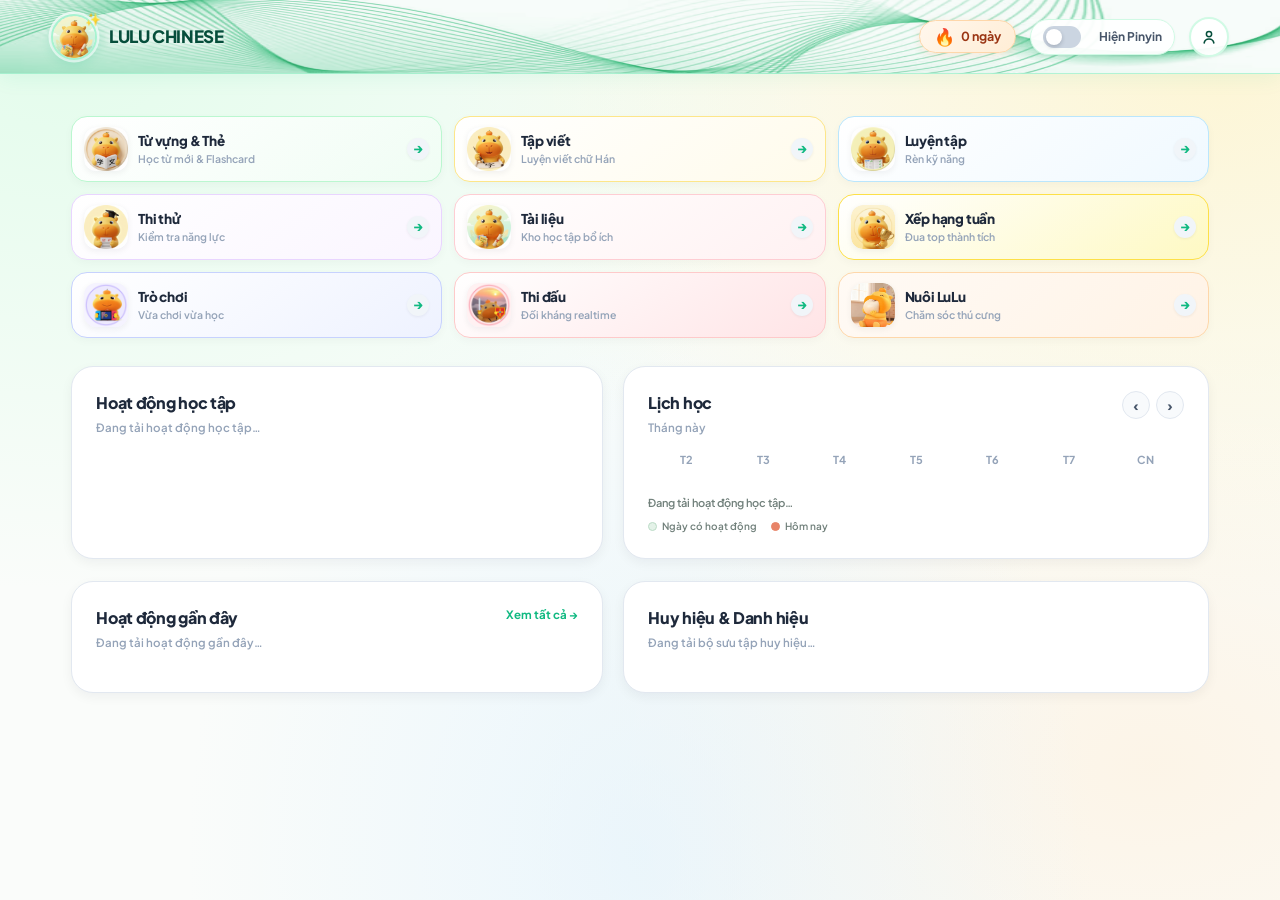
==== learnchinese_mobile/assets/www/index.html @ ba7fd3b2 "feat: tich hop ung dung Flutter mobile, speech bridge va tu dong luu tu vung da thuoc" ====
<!doctype html>
<html lang="vi">
<head>
  <meta charset="UTF-8" />
  <meta name="viewport" content="width=device-width, initial-scale=1.0, viewport-fit=cover" />
  <title>LuLu Chinese - Vui Học Tiếng Trung Mỗi Ngày</title>
  <link rel="preconnect" href="https://fonts.googleapis.com">
  <link rel="preconnect" href="https://fonts.gstatic.com" crossorigin>
  <link href="https://fonts.googleapis.com/css2?family=Plus+Jakarta+Sans:wght@400;500;600;700;800&family=Nunito:wght@500;600;700;800&family=Noto+Sans+SC:wght@400;500;600;700&display=swap" rel="stylesheet">
  <link rel="stylesheet" href="styles.css" />
  <script src="js/speech_bridge.js"></script>
  <style>
    :root {
      --font-main: 'Plus Jakarta Sans', 'Nunito', 'Noto Sans SC', system-ui, -apple-system, sans-serif;
    }
    body {
      background: #FAFCFA !important;
      background-image: 
        radial-gradient(at 5% 5%, rgba(220, 252, 231, 0.75) 0px, transparent 45%),
        radial-gradient(at 95% 8%, rgba(254, 243, 199, 0.7) 0px, transparent 45%),
        radial-gradient(at 50% 95%, rgba(224, 242, 254, 0.6) 0px, transparent 50%),
        radial-gradient(at 90% 85%, rgba(255, 237, 213, 0.5) 0px, transparent 40%) !important;
      background-attachment: fixed !important;
      font-family: var(--font-main) !important;
    }
    .main-content { background: transparent !important; }
  </style>
</head>
<body>
  <div class="app-shell">
    <main class="main-content" id="dashboard">
      <header class="topbar">
        <a class="topbar-brand" href="#dashboard" aria-label="LULU CHINESE trang chủ">
          <div class="brand-avatar-box">
            <video class="topbar-brand-video" src="video/lulu_study.mp4" autoplay loop muted playsinline preload="auto" poster="picture/main_picture.png"></video>
            <span class="brand-sparkle">✨</span>
          </div>
          <div class="brand-titles">
            <strong>LULU CHINESE</strong>
          </div>
        </a>
        <div class="top-actions">
          <div class="topbar-streak" id="topbarStreak" title="Đang tính chuỗi học tập...">
            <span class="flame">🔥</span>
            <strong id="topbarStreakText">0 ngày</strong>
          </div>
          <label class="pinyin-toggle" title="Hiển thị pinyin phía trên chữ Hán">
            <input id="pinyinToggle" type="checkbox">
            <span class="pinyin-toggle-slider"></span>
            <span class="pinyin-toggle-text">Hiện Pinyin</span>
          </label>
          <button class="login-trigger login-avatar" id="loginTrigger" aria-label="Hồ sơ học viên" title="Hồ sơ học viên">
            <svg class="login-avatar-icon" viewBox="0 0 24 24" aria-hidden="true"><circle cx="12" cy="8" r="3.5"></circle><path d="M5.5 20c.7-3.5 2.9-5.3 6.5-5.3s5.8 1.8 6.5 5.3"></path></svg>
          </button>
          <div class="account-menu" id="accountMenu" hidden>
            <strong id="accountEmail">Tài khoản</strong>
            <a class="profile-link" id="profileLink" href="#profile">Xem hồ sơ</a>
            <a class="profile-link" id="supportAdminMenuLink" href="#support-admin" hidden>🛡️ Quản lý Hỗ trợ (Admin)</a>
            <button type="button" id="logoutButton">Đăng xuất</button>
          </div>
        </div>
      </header>

      <div class="content-wrap">
        <section class="quick-access" aria-label="Khám phá bài học">
          <div class="quick-grid">
            <a class="quick-card card-vocab" href="#vocabulary">
              <div class="card-thumb"><img src="picture/vocabulary.png" alt="Linh vật học từ vựng"></div>
              <span><strong>Từ vựng & Thẻ</strong><small>Học từ mới & Flashcard</small></span>
              <b class="card-arrow">→</b>
            </a>
            <a class="quick-card card-writing" href="#writing">
              <div class="card-thumb"><img src="picture/HSK.png" alt="Linh vật tập viết"></div>
              <span><strong>Tập viết</strong><small>Luyện viết chữ Hán</small></span>
              <b class="card-arrow">→</b>
            </a>
            <a class="quick-card card-practice" href="#practice">
              <div class="card-thumb"><img src="picture/practice.png" alt="Linh vật luyện tập"></div>
              <span><strong>Luyện tập</strong><small>Rèn kỹ năng</small></span>
              <b class="card-arrow">→</b>
            </a>
            <a class="quick-card card-mock" href="#mock-exam">
              <div class="card-thumb"><img src="picture/mock-exam.png" alt="Linh vật thi thử"></div>
              <span><strong>Thi thử</strong><small>Kiểm tra năng lực</small></span>
              <b class="card-arrow">→</b>
            </a>
            <a class="quick-card card-materials" href="#materials">
              <div class="card-thumb"><img src="picture/main_picture.png" alt="Linh vật học cùng tài liệu"></div>
              <span><strong>Tài liệu</strong><small>Kho học tập bổ ích</small></span>
              <b class="card-arrow">→</b>
            </a>
            <a class="quick-card card-leaderboard leaderboard-card" href="#leaderboard">
              <div class="card-thumb"><img src="picture/leaderboard.png" alt="Linh vật LuLu cầm cúp vô địch"></div>
              <span><strong>Xếp hạng tuần</strong><small>Đua top thành tích</small></span>
              <b class="card-arrow">→</b>
            </a>
            <a class="quick-card card-game game-card" href="#game">
              <div class="card-thumb"><img src="picture/game.png" alt="Linh vật LuLu trò chơi"></div>
              <span><strong>Trò chơi</strong><small>Vừa chơi vừa học</small></span>
              <b class="card-arrow">→</b>
            </a>
            <a class="quick-card card-battle battle-card" href="#battle">
              <div class="card-thumb"><img src="picture/battle.png" alt="Linh vật LuLu thi đấu đối kháng"></div>
              <span><strong>Thi đấu</strong><small>Đối kháng realtime</small></span>
              <b class="card-arrow">→</b>
            </a>
            <a class="quick-card card-lulu lulu-card" href="#lulu">
              <div class="card-thumb"><img src="picture/eat.jpg" alt="Linh vật LuLu đang ăn"></div>
              <span><strong>Nuôi LuLu</strong><small>Chăm sóc thú cưng</small></span>
              <b class="card-arrow">→</b>
            </a>
          </div>
        </section>

        <section class="srs-widget-section" id="dashboardSrsWidget" aria-label="Ôn tập ngắt quãng SRS và Sổ tay từ hay sai"></section>

        <section class="dashboard-grid">
          <article class="panel chart-panel" id="progress">
            <div class="panel-heading"><div><h2>Hoạt động học tập</h2><p>Đang tải hoạt động học tập…</p></div></div>
          </article>
          <article class="panel calendar-panel" id="calendar">
            <div class="panel-heading"><div><h2>Lịch học</h2><p id="calendarMonthLabel">Tháng này</p></div><div class="calendar-arrows"><button type="button" data-calendar-prev aria-label="Tháng trước">‹</button><button type="button" data-calendar-next aria-label="Tháng sau">›</button></div></div>
            <div class="calendar"><div class="calendar-week"><span>T2</span><span>T3</span><span>T4</span><span>T5</span><span>T6</span><span>T7</span><span>CN</span></div><div class="calendar-days" id="calendarDays"></div></div>
            <p class="calendar-summary" id="calendarSummary" aria-live="polite">Đang tải hoạt động học tập…</p>
            <div class="calendar-legend"><span><i></i>Ngày có hoạt động</span><span><i class="today-swatch"></i>Hôm nay</span></div>
          </article>
        </section>

        <section class="bottom-grid">
          <article class="panel activity-panel" id="recentActivityPanel">
            <div class="panel-heading"><div><h2>Hoạt động gần đây</h2><p>Đang tải hoạt động gần đây…</p></div><a class="text-link" href="#activity">Xem tất cả →</a></div>
          </article>
          <article class="panel badges-panel" id="dashboardBadgesPanel">
            <div class="panel-heading"><div><h2>Huy hiệu & Danh hiệu</h2><p>Đang tải bộ sưu tập huy hiệu…</p></div></div>
          </article>
        </section>
      </div>
      <div class="page-view" id="pageView" hidden></div>
    </main>
  </div>
  <div class="sidebar-backdrop" id="sidebarBackdrop" aria-hidden="true"></div>
  <div class="login-modal" id="loginModal" role="dialog" aria-modal="true" aria-labelledby="loginTitle">
    <div class="login-card">
      <button class="login-close" type="button" data-close-login aria-label="Đóng đăng nhập">×</button>
      <img class="login-mascot" src="picture/main_picture.png" alt="Linh vật học tiếng Trung">
      <h2 id="loginTitle">Chào mừng trở lại</h2>
      <p id="loginSubtitle">Đăng nhập để tiếp tục hành trình học tiếng Trung.</p>
      <form id="loginForm">
        <label for="loginEmail">Email</label>
        <input id="loginEmail" type="email" placeholder="ban@example.com" autocomplete="email" required>
        <div class="pwd-label-row">
          <label for="loginPassword">Mật khẩu</label>
          <button type="button" class="forgot-pwd-link" id="openForgotPwdBtn">Quên mật khẩu?</button>
        </div>
        <input id="loginPassword" type="password" placeholder="Tối thiểu 6 ký tự" autocomplete="current-password" minlength="6" required>
        <label class="remember-account"><input id="rememberAccount" type="checkbox"> <span>Ghi nhớ tài khoản</span></label>
        <div class="confirm-password-field" hidden>
          <label for="confirmPassword">Xác nhận mật khẩu</label>
          <input id="confirmPassword" type="password" placeholder="Nhập lại mật khẩu" autocomplete="new-password" minlength="6">
        </div>
        <p class="login-error" id="loginError" role="alert"></p>
        <button class="primary-button login-submit" type="submit">Đăng nhập</button>
        <div class="oauth-divider" id="oauthDivider">
          <span>hoặc</span>
        </div>
        <button type="button" class="google-login-btn" id="googleLoginBtn">
          <svg class="google-icon" viewBox="0 0 24 24">
            <path fill="#4285F4" d="M22.56 12.25c0-.78-.07-1.53-.2-2.25H12v4.26h5.92c-.26 1.37-1.04 2.53-2.21 3.31v2.77h3.57c2.08-1.92 3.28-4.74 3.28-8.09z"/>
            <path fill="#34A853" d="M12 23c2.97 0 5.46-.98 7.28-2.66l-3.57-2.77c-.98.66-2.23 1.06-3.71 1.06-2.86 0-5.29-1.93-6.16-4.53H2.18v2.84C3.99 20.53 7.7 23 12 23z"/>
            <path fill="#FBBC05" d="M5.84 14.09c-.22-.66-.35-1.36-.35-2.09s.13-1.43.35-2.09V7.06H2.18C1.43 8.55 1 10.22 1 12s.43 3.45 1.18 4.94l2.85-2.22.81-.63z"/>
            <path fill="#EA4335" d="M12 5.38c1.62 0 3.06.56 4.21 1.64l3.15-3.15C17.45 2.09 14.97 1 12 1 7.7 1 3.99 3.47 2.18 7.06l3.66 2.84c.87-2.6 3.3-4.52 6.16-4.52z"/>
          </svg>
          <span>Đăng nhập bằng Google</span>
        </button>
      </form>
      <p class="auth-switch" id="authSwitchWrap"><span id="authSwitchText">Chưa có tài khoản?</span> <button type="button" id="authSwitch">Đăng ký ngay</button></p>

      <!-- Form nhập mã OTP xác thực email -->
      <form id="otpForm" hidden>
        <div class="otp-notice">
          <p>Mã xác thực gồm 6 chữ số đã được gửi đến email:</p>
          <strong id="otpEmailDisplay">ban@example.com</strong>
          <small>👉 Vui lòng nhập mã OTP 6 số để kích hoạt tài khoản!</small>
        </div>
        <label for="otpCodeInput">Nhập mã OTP (6 chữ số)</label>
        <div class="otp-input-wrap">
          <input id="otpCodeInput" type="text" inputmode="numeric" pattern="[0-9]*" maxlength="6" placeholder="000000" autocomplete="one-time-code">
        </div>
        <p class="login-error" id="otpError" role="alert"></p>
        <button class="primary-button login-submit" type="submit" id="otpSubmitBtn">Xác nhận mã OTP</button>
        <div class="otp-actions">
          <button type="button" class="otp-resend-btn" id="otpResendBtn" disabled>
            Gửi lại mã (<span id="otpCountdown">60</span>s)
          </button>
          <button type="button" class="otp-back-btn" id="otpBackBtn">
            ← Quay lại đăng nhập
          </button>
        </div>
      </form>

      <!-- Form Quên / Đặt lại mật khẩu -->
      <form id="forgotPasswordForm" hidden>
        <div class="otp-notice">
          <p>Đặt lại mật khẩu tài khoản</p>
          <small>Nhập email đăng ký của bạn để nhận mã OTP đặt lại mật khẩu mới.</small>
        </div>
        <div id="forgotStep1">
          <label for="forgotEmailInput">Email đã đăng ký</label>
          <input id="forgotEmailInput" type="email" placeholder="ban@example.com" autocomplete="email">
          <p class="login-error" id="forgotError1" role="alert"></p>
          <button class="primary-button login-submit" type="button" id="sendForgotCodeBtn">Gửi mã xác nhận</button>
        </div>
        <div id="forgotStep2" hidden>
          <label for="forgotOtpInput">Mã OTP (6 chữ số trong email)</label>
          <div class="otp-input-wrap">
            <input id="forgotOtpInput" type="text" inputmode="numeric" pattern="[0-9]*" maxlength="6" placeholder="000000">
          </div>
          <label for="forgotNewPassword">Mật khẩu mới (tối thiểu 6 ký tự)</label>
          <input id="forgotNewPassword" type="password" placeholder="Nhập mật khẩu mới" minlength="6" autocomplete="new-password">
          <p class="login-error" id="forgotError2" role="alert"></p>
          <button class="primary-button login-submit" type="submit" id="submitResetPwdBtn">Xác nhận đổi mật khẩu</button>
          <p style="font-size: 12px; color: #64748b; text-align: center; margin: 10px 0 0;">💡 Bạn cũng có thể bấm trực tiếp vào chữ <strong>"Reset password"</strong> trong email để đổi mật khẩu.</p>
        </div>
        <div class="otp-actions">
          <button type="button" class="otp-back-btn" id="forgotBackBtn">← Quay lại đăng nhập</button>
        </div>
      </form>
    </div>
  </div>
  <div class="toast" id="toast">Bài học đã sẵn sàng ✦</div>
  <script src="js/hanzi-writer.min.js"></script>
  <script type="module" src="js/main.js"></script>
</body>
</html>
---- learnchinese_mobile/assets/www/styles.css ----
/* ==========================================================================
   LULU CHINESE - MODERN, CUTE & PROFESSIONAL DESIGN SYSTEM
   ========================================================================== */

:root {
  /* Cute Pastel & Educational Brand Palette */
  --primary: #10b981;
  --primary-dark: #059669;
  --primary-deep: #047857;
  --primary-light: #d1fae5;
  --primary-surface: #ecfdf5;

  --accent-orange: #f97316;
  --accent-orange-dark: #ea580c;
  --accent-orange-light: #ffedd5;

  --accent-amber: #f59e0b;
  --accent-amber-light: #fef3c7;

  --accent-blue: #3b82f6;
  --accent-blue-light: #eff6ff;

  --accent-indigo: #6366f1;
  --accent-indigo-light: #eef2ff;

  --accent-purple: #8b5cf6;
  --accent-purple-light: #f3e8ff;

  --accent-rose: #f43f5e;
  --accent-rose-light: #ffe4e6;

  /* Neutrals */
  --ink: #1e293b;
  --ink-secondary: #475569;
  --muted: #94a3b8;
  --line: #e2e8f0;
  --line-soft: #f1f5f9;
  --card-bg: #ffffff;
  --canvas: #fafcf8;

  /* Typography */
  --font-main: 'Plus Jakarta Sans', 'Nunito', 'Noto Sans SC', system-ui, -apple-system, sans-serif;
  --font-hanzi: 'Noto Sans SC', sans-serif;

  /* Radii */
  --radius-xs: 8px;
  --radius-sm: 12px;
  --radius-md: 16px;
  --radius-lg: 22px;
  --radius-xl: 28px;
  --radius-full: 9999px;

  /* Soft Ambient Shadows */
  --shadow-xs: 0 1px 3px rgba(15, 23, 42, 0.04);
  --shadow-sm: 0 4px 12px rgba(15, 23, 42, 0.05);
  --shadow-md: 0 8px 24px -4px rgba(15, 23, 42, 0.07);
  --shadow-lg: 0 16px 36px -6px rgba(15, 23, 42, 0.09);
  --shadow-cute: 0 6px 20px rgba(16, 185, 129, 0.12);
}

/* Base Reset & Typography */
* {
  box-sizing: border-box;
  font-family: var(--font-main) !important;
}

html {
  scroll-behavior: smooth;
  overflow-x: hidden;
}

body {
  margin: 0;
  background: var(--canvas);
  color: var(--ink);
  font-family: var(--font-main);
  font-size: 14px;
  line-height: 1.5;
  -webkit-font-smoothing: antialiased;
  -moz-osx-font-smoothing: grayscale;
  overflow-x: hidden;
  max-width: 100vw;
}

button, a, input, select, textarea {
  font: inherit;
}

button {
  cursor: pointer;
  border: 0;
  background: transparent;
  transition: all 0.2s cubic-bezier(0.34, 1.56, 0.64, 1);
}

a {
  text-decoration: none;
  color: inherit;
  transition: all 0.2s ease;
}

/* ==========================================================================
   APP SHELL & LAYOUT
   ========================================================================== */

.app-shell {
  display: flex;
  min-height: 100vh;
  width: 100%;
}

.sidebar {
  display: none !important;
}

/* Sidebar Mascot Pill Header */
.sidebar-mascot-pill {
  display: flex;
  align-items: center;
  gap: 10px;
  background: linear-gradient(135deg, #fff7ed 0%, #ffedd5 100%);
  border: 1.5px solid #fed7aa;
  border-radius: var(--radius-md);
  padding: 10px 14px;
  margin-bottom: 22px;
  box-shadow: 0 3px 10px rgba(249, 115, 22, 0.08);
  transition: transform 0.2s ease;
}

.sidebar-mascot-pill:hover {
  transform: translateY(-2px);
}

.sidebar-mascot-pill .mascot-emoji {
  font-size: 24px;
  line-height: 1;
  filter: drop-shadow(0 2px 4px rgba(249, 115, 22, 0.2));
  animation: cuteWiggle 3s ease-in-out infinite;
}

@keyframes cuteWiggle {
  0%, 100% { transform: rotate(0deg); }
  25% { transform: rotate(-8deg); }
  75% { transform: rotate(8deg); }
}

.sidebar-mascot-pill .mascot-info strong {
  display: block;
  font-size: 13px;
  font-weight: 800;
  color: #9a3412;
  letter-spacing: -0.3px;
}

.sidebar-mascot-pill .mascot-info small {
  display: block;
  font-size: 10px;
  color: #c2410c;
  font-weight: 600;
}

/* Navigation */
.main-nav {
  display: flex;
  flex-direction: column;
  gap: 4px;
}

.nav-label {
  font-size: 10px;
  text-transform: uppercase;
  letter-spacing: 1.2px;
  color: #94a3b8;
  font-weight: 800;
  padding: 0 12px;
  margin: 14px 0 6px;
  display: flex;
  align-items: center;
  gap: 6px;
}

.nav-label.spaced {
  margin-top: 24px;
}

.nav-item {
  height: 44px;
  border-radius: var(--radius-sm);
  display: flex;
  align-items: center;
  padding: 0 12px;
  gap: 10px;
  color: #64748b;
  font-weight: 600;
  font-size: 13.5px;
  position: relative;
  transition: all 0.2s cubic-bezier(0.34, 1.56, 0.64, 1);
}

.nav-item:hover {
  background: #f8fafc;
  color: var(--ink);
  transform: translateX(3px);
}

.nav-item.active {
  background: linear-gradient(135deg, #ecfdf5 0%, #d1fae5 100%);
  color: var(--primary-deep);
  font-weight: 800;
  box-shadow: 0 3px 12px rgba(16, 185, 129, 0.12);
  border: 1.5px solid #a7f3d0;
}

.nav-icon {
  width: 28px;
  height: 28px;
  border-radius: 9px;
  display: grid;
  place-items: center;
  font-size: 15px;
  flex-shrink: 0;
  background: #f1f5f9;
  transition: all 0.2s ease;
}

.nav-item.active .nav-icon {
  background: #ffffff;
  box-shadow: 0 2px 6px rgba(16, 185, 129, 0.15);
}

.nav-count {
  margin-left: auto;
  background: var(--accent-orange);
  color: #ffffff;
  border-radius: var(--radius-full);
  font-size: 10.5px;
  font-weight: 800;
  padding: 2px 8px;
  box-shadow: 0 2px 6px rgba(249, 115, 22, 0.25);
}

/* Sidebar Bottom & Streak Card */
.sidebar-bottom {
  margin-top: auto;
  padding-top: 16px;
}

.streak-card {
  background: linear-gradient(145deg, #fff7ed 0%, #ffedd5 100%);
  border: 1.5px solid #fed7aa;
  border-radius: var(--radius-md);
  padding: 16px;
  margin-bottom: 14px;
  box-shadow: 0 6px 18px rgba(249, 115, 22, 0.08);
}

.streak-top {
  display: flex;
  gap: 7px;
  align-items: center;
  font-size: 12px;
  font-weight: 700;
  color: #9a3412;
}

.flame {
  font-size: 19px;
  line-height: 1;
  display: inline-block;
  animation: flamePulse 1.8s ease-in-out infinite;
}

@keyframes flamePulse {
  0%, 100% { transform: scale(1) rotate(0deg); }
  50% { transform: scale(1.15) rotate(-5deg); }
}

.streak-card strong {
  display: block;
  font-size: 25px;
  font-weight: 800;
  color: #7c2d12;
  margin: 6px 0 10px;
  letter-spacing: -0.5px;
}

.mini-week {
  display: flex;
  gap: 5px;
  margin-bottom: 10px;
}

.mini-week i {
  height: 6px;
  flex: 1;
  background: linear-gradient(90deg, #f97316 0%, #fb923c 100%);
  border-radius: 999px;
  box-shadow: 0 1px 3px rgba(249, 115, 22, 0.2);
}

.mini-week i.muted {
  background: #ffedd5;
  border: 1px solid #fed7aa;
  box-shadow: none;
}

.streak-card small {
  font-size: 10.5px;
  font-weight: 600;
  color: #c2410c;
  display: block;
}

/* Settings button in sidebar */
.settings {
  margin-bottom: 10px;
}

/* User profile mini at sidebar bottom */
.profile-mini {
  display: flex;
  align-items: center;
  gap: 10px;
  border-top: 1.5px solid var(--line-soft);
  padding: 14px 4px 0;
}

.profile-mini strong {
  display: block;
  font-size: 12.5px;
  font-weight: 700;
  color: var(--ink);
}

.profile-mini small {
  display: block;
  font-size: 10px;
  font-weight: 600;
  color: var(--muted);
  margin-top: 2px;
}

.dots {
  color: #94a3b8;
  margin-left: auto;
  letter-spacing: 1px;
  font-size: 14px;
}

.avatar {
  width: 36px;
  height: 36px;
  border-radius: 50%;
  display: grid;
  place-items: center;
  font-size: 11px;
  font-weight: 800;
  color: #ffffff;
  box-shadow: var(--shadow-xs);
  flex-shrink: 0;
}

.avatar-lime {
  background: linear-gradient(135deg, #10b981 0%, #059669 100%);
}

.avatar-coral {
  background: linear-gradient(135deg, #f43f5e 0%, #e11d48 100%);
}

/* ==========================================================================
   TOPBAR (FROSTED GLASS, CUTE & CRISP)
   ========================================================================== */

.main-content {
  flex: 1;
  min-width: 0;
  display: flex;
  flex-direction: column;
  padding-top: 74px;
}

.topbar {
  position: fixed;
  top: 0;
  left: 0;
  right: 0;
  width: 100%;
  z-index: 100;
  height: 74px;
  background-color: #f4fbf7;
  background-image: url("picture/topbar_bg.png");
  background-size: 103% 118%;
  background-position: center;
  background-repeat: no-repeat;
  border-bottom: 1.5px solid rgba(167, 243, 208, 0.85);
  display: flex;
  align-items: center;
  justify-content: space-between;
  padding: 0 4%;
  box-shadow: 0 4px 20px rgba(16, 185, 129, 0.08);
}

.menu-button {
  display: none;
  background: none;
  font-size: 22px;
  color: var(--ink);
  padding: 6px;
  border-radius: 8px;
}

.topbar-brand {
  display: flex;
  align-items: center;
  gap: 12px;
  color: var(--primary-deep);
  transition: transform 0.2s cubic-bezier(0.34, 1.56, 0.64, 1);
}

.topbar-brand:hover {
  transform: scale(1.02);
}

.brand-avatar-box {
  position: relative;
  width: 46px;
  height: 46px;
}

.topbar-brand-video, .topbar-brand video {
  width: 46px !important;
  height: 46px !important;
  max-width: 46px !important;
  object-fit: cover !important;
  border-radius: 50% !important;
  border: 2.5px solid #a7f3d0 !important;
  box-shadow: 0 3px 12px rgba(16, 185, 129, 0.22), 0 0 0 2.5px rgba(255, 255, 255, 0.85) !important;
  display: block;
  background: #ffffff;
}

.brand-sparkle {
  position: absolute;
  top: -4px;
  right: -4px;
  font-size: 13px;
  animation: cuteBounce 2s ease-in-out infinite;
}

@keyframes cuteBounce {
  0%, 100% { transform: translateY(0); }
  50% { transform: translateY(-4px); }
}

.brand-titles {
  display: flex;
  align-items: center;
  justify-content: center;
}

.brand-titles strong {
  font-size: 17px;
  font-weight: 800;
  color: #064e3b;
  letter-spacing: -0.4px;
  line-height: 1;
  display: inline-flex;
  align-items: center;
  text-shadow: 0 1px 6px rgba(255, 255, 255, 0.95), 0 0 12px rgba(255, 255, 255, 0.85);
}

.brand-titles .brand-sub {
  display: none !important;
}

/* Topbar Actions */
.top-actions {
  display: flex;
  align-items: center;
  gap: 14px;
  position: relative;
}

/* Cute Duolingo-style Streak Pill in Topbar */
.topbar-streak {
  display: flex;
  align-items: center;
  gap: 6px;
  background: linear-gradient(135deg, #fff7ed 0%, #ffedd5 100%);
  border: 1.5px solid #fed7aa;
  border-radius: var(--radius-full);
  padding: 6px 14px;
  box-shadow: 0 2px 8px rgba(249, 115, 22, 0.12);
  color: #9a3412;
  font-size: 12.5px;
  font-weight: 800;
  cursor: default;
  user-select: none;
  transition: all 0.2s cubic-bezier(0.34, 1.56, 0.64, 1);
}

.topbar-streak:hover {
  transform: translateY(-2px) scale(1.02);
  box-shadow: 0 4px 12px rgba(249, 115, 22, 0.18);
  border-color: #fdba74;
}

.topbar-streak .flame {
  font-size: 17px;
  line-height: 1;
  display: inline-block;
  animation: flamePulse 1.8s ease-in-out infinite;
}

/* Streak States */
.topbar-streak.is-active {
  background: linear-gradient(135deg, #fff7ed 0%, #ffedd5 100%);
  border-color: #f97316;
  color: #ea580c;
  box-shadow: 0 2px 10px rgba(249, 115, 22, 0.22);
}
.topbar-streak.is-active .flame {
  animation: flamePulse 1.1s ease-in-out infinite;
}

.topbar-streak.is-pending {
  background: linear-gradient(135deg, #fffbeb 0%, #fef3c7 100%);
  border-color: #fcd34d;
  color: #b45309;
}

.topbar-streak.is-zero {
  background: rgba(255, 255, 255, 0.92);
  border-color: #d1fae5;
  color: #64748b;
  box-shadow: 0 2px 6px rgba(16, 185, 129, 0.08);
}
.topbar-streak.is-zero .flame {
  animation: none;
  opacity: 0.65;
  filter: grayscale(0.4);
}

/* Streak Popover Modal */
.streak-popover {
  position: absolute;
  top: calc(100% + 10px);
  right: 140px;
  width: 285px;
  background: #ffffff;
  border: 1.5px solid #fed7aa;
  border-radius: 16px;
  padding: 16px;
  box-shadow: 0 12px 32px rgba(249, 115, 22, 0.15), 0 4px 12px rgba(0, 0, 0, 0.06);
  z-index: 1000;
  display: flex;
  flex-direction: column;
  gap: 12px;
  animation: popoverFadeIn 0.2s cubic-bezier(0.34, 1.56, 0.64, 1);
}
.streak-popover[hidden] {
  display: none !important;
}

@keyframes popoverFadeIn {
  from {
    opacity: 0;
    transform: translateY(-6px) scale(0.96);
  }
  to {
    opacity: 1;
    transform: translateY(0) scale(1);
  }
}

.streak-popover-header {
  display: flex;
  align-items: center;
  gap: 12px;
  border-bottom: 1px solid #ffedd5;
  padding-bottom: 10px;
}
.streak-popover-flame {
  font-size: 32px;
  line-height: 1;
  flex: 0 0 36px;
}
.streak-popover-title-wrap strong {
  display: block;
  font-size: 15px;
  font-weight: 800;
  color: #9a3412;
}
.streak-popover-title-wrap span {
  display: block;
  font-size: 12px;
  color: #71807b;
  margin-top: 2px;
}
.streak-popover-stats {
  display: flex;
  flex-direction: column;
  gap: 6px;
  background: #fffaf5;
  border: 1px solid #fed7aa;
  border-radius: 10px;
  padding: 8px 12px;
}
.streak-stat-item {
  display: flex;
  justify-content: space-between;
  align-items: center;
  font-size: 12.5px;
}
.streak-stat-item span {
  color: #71807b;
}
.streak-stat-item strong {
  color: #9a3412;
  font-weight: 700;
}
.streak-popover-hint {
  margin: 0;
  font-size: 12px;
  line-height: 1.45;
  color: #4b5563;
  background: #f0fdf4;
  border: 1px solid #bbf7d0;
  border-radius: 10px;
  padding: 8px 10px;
}

/* Cute Pinyin Toggle Switch */
.pinyin-toggle {
  display: flex;
  align-items: center;
  gap: 9px;
  color: var(--ink-secondary);
  font-size: 12px;
  font-weight: 700;
  cursor: pointer;
  background: rgba(255, 255, 255, 0.94);
  padding: 6px 12px;
  border-radius: var(--radius-full);
  border: 1.5px solid #d1fae5;
  box-shadow: var(--shadow-xs);
  transition: all 0.2s ease;
  user-select: none;
}

.pinyin-toggle:hover {
  border-color: #a7f3d0;
  background: #f0fdf4;
}

.pinyin-toggle input {
  appearance: none;
  width: 38px;
  height: 22px;
  margin: 0;
  border-radius: 999px;
  background: #cbd5e1;
  position: relative;
  transition: background 0.3s cubic-bezier(0.34, 1.56, 0.64, 1);
  cursor: pointer;
}

.pinyin-toggle input:after {
  content: '';
  position: absolute;
  width: 16px;
  height: 16px;
  top: 3px;
  left: 3px;
  border-radius: 50%;
  background: #ffffff;
  box-shadow: 0 2px 4px rgba(15, 23, 42, 0.2);
  transition: transform 0.3s cubic-bezier(0.34, 1.56, 0.64, 1);
}

.pinyin-toggle input:checked {
  background: linear-gradient(135deg, #10b981 0%, #059669 100%);
}

.pinyin-toggle input:checked:after {
  transform: translateX(16px);
}

/* Profile / Login Avatar Button */
.login-avatar {
  width: 40px;
  height: 40px;
  padding: 0;
  border: 2px solid #d1fae5;
  border-radius: 50%;
  background: rgba(255, 255, 255, 0.95) !important;
  display: grid;
  place-items: center;
  box-shadow: var(--shadow-xs);
  transition: all 0.2s cubic-bezier(0.34, 1.56, 0.64, 1);
}

.login-avatar:hover {
  transform: scale(1.08);
  border-color: #10b981;
  box-shadow: 0 4px 14px rgba(16, 185, 129, 0.2);
}

.login-avatar-icon {
  width: 18px !important;
  height: 18px !important;
  display: block !important;
  fill: none !important;
  stroke: #064e3b !important;
  stroke-width: 2 !important;
  stroke-linecap: round !important;
  stroke-linejoin: round !important;
}

/* Account Dropdown Menu */
.account-menu {
  position: absolute;
  right: 0;
  top: 54px;
  z-index: 30;
  width: 200px;
  background: #ffffff;
  border: 1.5px solid var(--line);
  border-radius: var(--radius-md);
  padding: 14px;
  box-shadow: var(--shadow-lg);
  animation: dropIn 0.2s cubic-bezier(0.34, 1.56, 0.64, 1);
}

@keyframes dropIn {
  from { opacity: 0; transform: translateY(-8px) scale(0.95); }
  to { opacity: 1; transform: translateY(0) scale(1); }
}

.account-menu strong {
  display: block;
  overflow: hidden;
  text-overflow: ellipsis;
  white-space: nowrap;
  color: var(--ink);
  font-size: 12px;
  font-weight: 700;
  margin-bottom: 10px;
  padding-bottom: 8px;
  border-bottom: 1px solid var(--line-soft);
}

.profile-link {
  display: block;
  color: var(--primary-deep);
  font-size: 11px;
  font-weight: 700;
  padding: 6px 0;
  margin-bottom: 8px;
}

.profile-link:hover {
  color: var(--primary);
}

.account-menu button {
  width: 100%;
  background: #fff1f2;
  color: #e11d48;
  border-radius: var(--radius-xs);
  padding: 9px;
  font-size: 11px;
  font-weight: 700;
  border: 1px solid #fecdd3;
}

.account-menu button:hover {
  background: #ffe4e6;
  transform: translateY(-1px);
}

/* ==========================================================================
   CONTENT WRAPPER
   ========================================================================== */

.content-wrap, .page-view {
  max-width: 1240px;
  margin: 0 auto;
  padding: 32px 4% 50px;
  width: 100%;
}

/* ==========================================================================
   KHÁM PHÁ BÀI HỌC (QUICK ACCESS CARDS - ULTRA CUTE & COLORFUL)
   ========================================================================== */

.quick-access {
  margin: 10px 0 28px;
}

.quick-heading {
  display: flex;
  align-items: center;
  justify-content: space-between;
  margin-bottom: 16px;
}

.quick-heading h2 {
  font-size: 18px;
  font-weight: 800;
  color: var(--ink);
  margin: 0 0 4px;
  letter-spacing: -0.4px;
}

.quick-heading p {
  font-size: 12px;
  color: var(--muted);
  font-weight: 600;
  margin: 0;
}

.quick-hint {
  font-size: 11px;
  font-weight: 800;
  color: var(--primary-deep);
  background: linear-gradient(135deg, #ecfdf5 0%, #d1fae5 100%);
  border: 1.5px solid #a7f3d0;
  border-radius: var(--radius-full);
  padding: 6px 14px;
  box-shadow: 0 2px 6px rgba(16, 185, 129, 0.1);
}

/* Quick Grid - Perfect 3x3 balanced grid with ample room for full titles & descriptions */
.quick-grid {
  display: grid;
  grid-template-columns: repeat(3, 1fr);
  gap: 12px;
}

/* Base Quick Card */
.quick-card {
  display: flex;
  align-items: center;
  gap: 10px;
  min-width: 0;
  background: #ffffff;
  border: 1.5px solid var(--line);
  border-radius: var(--radius-md);
  padding: 10px 12px;
  box-shadow: 0 3px 10px rgba(15, 23, 42, 0.03);
  position: relative;
  overflow: visible;
  transition: all 0.25s cubic-bezier(0.34, 1.56, 0.64, 1);
}

.quick-card:hover {
  transform: translateY(-4px) scale(1.015);
  box-shadow: 0 10px 24px -4px rgba(15, 23, 42, 0.08);
}

/* Thumbnail Box */
.card-thumb {
  width: 44px;
  height: 44px;
  flex: 0 0 44px;
  border-radius: 12px;
  display: grid;
  place-items: center;
  background: #f8fafc;
  overflow: hidden;
  box-shadow: 0 2px 6px rgba(15, 23, 42, 0.06);
  transition: transform 0.3s cubic-bezier(0.34, 1.56, 0.64, 1);
}

.quick-card:hover .card-thumb {
  transform: scale(1.1) rotate(-3deg);
}

.card-thumb img, .quick-card img {
  width: 100%;
  height: 100%;
  object-fit: cover;
  border-radius: inherit;
}

.quick-card span {
  min-width: 0;
  flex: 1;
  display: flex;
  flex-direction: column;
  justify-content: center;
}

.quick-card strong {
  display: block;
  font-size: 13.5px;
  font-weight: 800;
  color: var(--ink);
  margin-bottom: 2px;
  letter-spacing: -0.2px;
  white-space: normal;
  word-break: keep-all;
  overflow: visible;
  text-overflow: clip;
  line-height: 1.25;
}

.quick-card small {
  display: block;
  font-size: 10.5px;
  font-weight: 600;
  color: var(--muted);
  line-height: 1.25;
  white-space: normal;
  word-break: normal;
  overflow: visible;
  text-overflow: clip;
}

/* Arrow Button */
.card-arrow, .quick-card>b {
  width: 22px;
  height: 22px;
  flex: 0 0 22px;
  border-radius: 50%;
  background: #f1f5f9;
  display: grid;
  place-items: center;
  font-size: 13px;
  font-weight: 800;
  color: var(--primary);
  margin-left: auto;
  box-shadow: 0 1px 3px rgba(15, 23, 42, 0.06);
  transition: all 0.25s cubic-bezier(0.34, 1.56, 0.64, 1);
}

.quick-card:hover .card-arrow, .quick-card:hover>b {
  transform: translateX(3px);
  color: #ffffff;
  background: var(--primary);
  box-shadow: 0 3px 8px rgba(16, 185, 129, 0.3);
}

/* 9 Cute Thematic Pastel Cards */
.card-vocab, .quick-card[href="#vocabulary"] {
  background: linear-gradient(145deg, #ffffff 0%, #f0fdf4 100%);
  border-color: #bbf7d0;
}
.card-vocab:hover, .quick-card[href="#vocabulary"]:hover {
  border-color: #86efac;
  box-shadow: 0 12px 28px -4px rgba(34, 197, 94, 0.15);
}

.card-writing, .quick-card[href="#writing"] {
  background: linear-gradient(145deg, #ffffff 0%, #fffbeb 100%);
  border-color: #fde68a;
}
.card-writing:hover, .quick-card[href="#writing"]:hover {
  border-color: #fcd34d;
  box-shadow: 0 12px 28px -4px rgba(245, 158, 11, 0.15);
}

.card-practice, .quick-card[href="#practice"] {
  background: linear-gradient(145deg, #ffffff 0%, #f0f9ff 100%);
  border-color: #bae6fd;
}
.card-practice:hover, .quick-card[href="#practice"]:hover {
  border-color: #7dd3fc;
  box-shadow: 0 12px 28px -4px rgba(56, 189, 248, 0.15);
}

.card-mock, .quick-card[href="#mock-exam"] {
  background: linear-gradient(145deg, #ffffff 0%, #faf5ff 100%);
  border-color: #e9d5ff;
}
.card-mock:hover, .quick-card[href="#mock-exam"]:hover {
  border-color: #d8b4fe;
  box-shadow: 0 12px 28px -4px rgba(168, 85, 247, 0.15);
}

.card-materials, .quick-card[href="#materials"] {
  background: linear-gradient(145deg, #ffffff 0%, #fff1f2 100%);
  border-color: #fecdd3;
}
.card-materials:hover, .quick-card[href="#materials"]:hover {
  border-color: #fda4af;
  box-shadow: 0 12px 28px -4px rgba(244, 63, 94, 0.15);
}

.card-leaderboard, .leaderboard-card {
  background: linear-gradient(145deg, #ffffff 0%, #fef9c3 100%);
  border-color: #fde047;
}
.card-leaderboard:hover, .leaderboard-card:hover {
  border-color: #eab308;
  box-shadow: 0 12px 28px -4px rgba(234, 179, 8, 0.18);
}
.leaderboard-cup {
  font-size: 24px;
  line-height: 1;
  display: grid;
  place-items: center;
}

.card-game, .game-card {
  background: linear-gradient(145deg, #ffffff 0%, #eef2ff 100%);
  border-color: #c7d2fe;
}
.card-game:hover, .game-card:hover {
  border-color: #a5b4fc;
  box-shadow: 0 12px 28px -4px rgba(99, 102, 241, 0.15);
}
.game-badge {
  font-size: 24px;
  line-height: 1;
  display: grid;
  place-items: center;
}

.card-battle, .battle-card {
  background: linear-gradient(145deg, #ffffff 0%, #ffe4e6 100%);
  border-color: #fecdd3;
}
.card-battle:hover, .battle-card:hover {
  border-color: #fb7185;
  box-shadow: 0 12px 28px -4px rgba(225, 29, 72, 0.15);
}
.battle-badge {
  font-size: 24px;
  line-height: 1;
  display: grid;
  place-items: center;
}

.card-lulu, .lulu-card {
  background: linear-gradient(145deg, #ffffff 0%, #fff7ed 100%);
  border-color: #fed7aa;
}
.card-lulu:hover, .lulu-card:hover {
  border-color: #fdba74;
  box-shadow: 0 12px 28px -4px rgba(249, 115, 22, 0.18);
}

@media (max-width: 800px) {
  .quick-grid {
    grid-template-columns: repeat(2, 1fr);
    gap: 10px;
  }
}

@media (max-width: 650px) {
  .quick-grid {
    grid-template-columns: repeat(2, 1fr);
    gap: 8px;
  }
  .quick-card {
    padding: 8px 10px;
    gap: 8px;
    border-radius: var(--radius-sm);
    min-height: 56px;
  }
  .card-thumb {
    width: 38px;
    height: 38px;
    flex: 0 0 38px;
    border-radius: 10px;
  }
  .quick-card strong {
    font-size: 12.5px;
    line-height: 1.25;
    margin-bottom: 2px;
  }
  .quick-card small {
    font-size: 10px;
    line-height: 1.2;
  }
  .card-arrow, .quick-card>b {
    display: none;
  }
  .quick-card.lulu-card {
    grid-column: 1 / -1;
    min-height: 56px;
  }
  .quick-card.lulu-card .card-arrow, .quick-card.lulu-card>b {
    display: grid;
    margin-left: auto;
  }
}

/* ==========================================================================
   DASHBOARD PANELS (ROUNDED, GLASS-SMOOTH & CLEAN)
   ========================================================================== */

.dashboard-grid, .bottom-grid {
  display: grid;
  grid-template-columns: 1fr 1.1fr;
  gap: 20px;
  margin-bottom: 22px;
}

.bottom-grid {
  grid-template-columns: 1fr;
}

.panel {
  background: var(--card-bg);
  border: 1.5px solid var(--line);
  border-radius: var(--radius-lg);
  padding: 24px;
  box-shadow: var(--shadow-sm);
  transition: box-shadow 0.2s ease, border-color 0.2s ease;
}

.panel:hover {
  border-color: #cbd5e1;
  box-shadow: var(--shadow-md);
}

.panel-heading {
  display: flex;
  justify-content: space-between;
  align-items: flex-start;
  gap: 14px;
  margin-bottom: 16px;
}

.panel-heading h2 {
  font-size: 16px;
  font-weight: 800;
  color: var(--ink);
  margin: 0 0 4px;
  letter-spacing: -0.3px;
}

.panel-heading p {
  font-size: 11.5px;
  color: var(--muted);
  font-weight: 600;
  margin: 0;
}

/* ==========================================================================
   ACTIVITY CHART
   ========================================================================== */

.activity-legend {
  display: flex;
  flex-wrap: wrap;
  gap: 12px;
  margin: 12px 0 16px;
  font-size: 11px;
  font-weight: 600;
  color: var(--ink-secondary);
}

.activity-legend span {
  display: flex;
  align-items: center;
  gap: 6px;
  background: #f8fafc;
  padding: 4px 10px;
  border-radius: var(--radius-full);
  border: 1px solid var(--line);
}

.activity-legend i {
  width: 8px;
  height: 8px;
  border-radius: 50%;
  background: var(--primary);
  display: inline-block;
}

.activity-legend span:nth-child(2) i {
  background: var(--accent-orange);
}

.activity-legend span:nth-child(3) i {
  background: var(--accent-blue);
}

/* Real Chart Bar Container */
.real-chart {
  height: 210px;
  display: grid;
  grid-template-columns: repeat(7, 1fr);
  gap: 12px;
  align-items: end;
  padding: 14px 8px 4px;
  border-bottom: 1.5px solid var(--line);
}

.real-chart-day {
  height: 100%;
  display: grid;
  grid-template-rows: 20px 1fr 20px;
  align-items: end;
  text-align: center;
  min-width: 0;
  transition: transform 0.2s ease;
}

.real-chart-day:hover {
  transform: translateY(-2px);
}

.real-chart-day>b {
  color: var(--primary-deep);
  font-size: 11px;
  font-weight: 800;
}

.real-chart-bars {
  height: 100%;
  display: flex;
  flex-direction: column-reverse;
  justify-content: flex-start;
  background: repeating-linear-gradient(to top, transparent 0, transparent 24%, #f1f5f9 24.5%, transparent 25%);
  border-radius: 8px 8px 0 0;
  overflow: hidden;
}

.real-chart-bars i, .real-chart-bars em, .real-chart-bars u {
  display: block;
  width: 100%;
  min-height: 0;
  border-radius: 6px 6px 2px 2px;
  transition: height 0.4s cubic-bezier(0.34, 1.56, 0.64, 1);
}

.real-chart-bars i {
  background: linear-gradient(180deg, #34d399 0%, #10b981 100%);
  box-shadow: 0 -2px 6px rgba(16, 185, 129, 0.2);
}

.real-chart-bars em {
  background: linear-gradient(180deg, #fb923c 0%, #f97316 100%);
  box-shadow: 0 -2px 6px rgba(249, 115, 22, 0.2);
}

.real-chart-bars u {
  background: linear-gradient(180deg, #60a5fa 0%, #3b82f6 100%);
  box-shadow: 0 -2px 6px rgba(59, 130, 246, 0.2);
}

.real-chart-day small {
  color: var(--muted);
  font-size: 11px;
  font-weight: 700;
  margin-top: 8px;
}

/* ==========================================================================
   CALENDAR PANEL (CUTE SQUIRCLES & COLORFUL TODAY)
   ========================================================================== */

.calendar-arrows {
  display: flex;
  gap: 6px;
}

.calendar-arrows button {
  background: #f8fafc;
  color: var(--ink-secondary);
  width: 28px;
  height: 28px;
  border-radius: 50%;
  font-size: 14px;
  font-weight: 800;
  border: 1px solid var(--line);
  display: grid;
  place-items: center;
}

.calendar-arrows button:hover {
  background: var(--primary-surface);
  color: var(--primary-deep);
  border-color: #a7f3d0;
  transform: scale(1.1);
}

.calendar {
  margin-top: 14px;
}

.calendar-week, .calendar-days {
  display: grid;
  grid-template-columns: repeat(7, 1fr);
  text-align: center;
}

.calendar-week {
  color: #94a3b8;
  font-size: 11px;
  font-weight: 700;
  margin-bottom: 12px;
}

.calendar-days {
  row-gap: 8px;
}

.calendar-days span {
  height: 32px;
  display: grid;
  place-items: center;
  font-size: 12px;
  font-weight: 700;
  color: #475569;
  border-radius: 10px;
  transition: all 0.2s cubic-bezier(0.34, 1.56, 0.64, 1);
}

.calendar-days span:hover:not(.muted) {
  background: #f1f5f9;
  transform: scale(1.12);
}

.calendar-days span.muted {
  color: #cbd5e1;
}

.calendar-days span.done {
  background: #ecfdf5;
  color: var(--primary-deep);
  font-weight: 800;
  border: 1.5px solid #a7f3d0;
}

.calendar-days span.today {
  background: linear-gradient(135deg, #f97316 0%, #ea580c 100%) !important;
  color: #ffffff !important;
  font-weight: 800;
  box-shadow: 0 4px 12px rgba(249, 115, 22, 0.35);
  border-radius: 10px;
}

.calendar-summary {
  font-size: 11px;
  font-weight: 600;
  color: var(--muted);
  margin: 16px 0 8px;
}

.calendar-legend {
  display: flex;
  gap: 14px;
  font-size: 10.5px;
  font-weight: 600;
  color: var(--muted);
  margin-top: 8px;
}

.calendar-legend span {
  display: flex;
  align-items: center;
  gap: 5px;
}

.calendar-legend i {
  width: 8px;
  height: 8px;
  border-radius: 50%;
  background: #10b981;
}

.calendar-legend .today-swatch {
  background: #f97316;
}

/* ==========================================================================
   RECENT ACTIVITY PANEL
   ========================================================================== */

.activity-list {
  margin-top: 14px;
  display: flex;
  flex-direction: column;
  gap: 10px;
}

.activity-row {
  display: flex;
  align-items: center;
  gap: 14px;
  padding: 10px 14px;
  border-radius: var(--radius-sm);
  background: #f8fafc;
  border: 1px solid var(--line-soft);
  transition: all 0.2s ease;
}

.activity-row:hover {
  background: #ffffff;
  border-color: var(--line);
  box-shadow: var(--shadow-xs);
  transform: translateX(3px);
}

.activity-icon {
  width: 34px;
  height: 34px;
  border-radius: 50%;
  display: grid;
  place-items: center;
  font-size: 14px;
  font-weight: 800;
  flex-shrink: 0;
}

.activity-icon.green {
  background: #dcfce7;
  color: #15803d;
}

.activity-icon.yellow {
  background: #fef3c7;
  color: #b45309;
}

.activity-icon.blue {
  background: #e0f2fe;
  color: #0369a1;
}

.activity-row div:nth-child(2) {
  flex: 1;
}

.activity-row strong {
  display: block;
  font-size: 12.5px;
  font-weight: 700;
  color: var(--ink);
  margin-bottom: 2px;
}

.activity-row span {
  font-size: 11px;
  color: var(--muted);
  font-weight: 600;
}

.activity-row time {
  font-size: 11px;
  font-weight: 600;
  color: #94a3b8;
  white-space: nowrap;
}

.text-link {
  color: var(--primary);
  font-size: 11.5px;
  font-weight: 700;
}

.text-link:hover {
  color: var(--primary-deep);
  text-decoration: underline;
}

/* ==========================================================================
   BUTTONS (TACTILE 3D / DUOLINGO FEEL)
   ========================================================================== */

.primary-button {
  display: inline-flex;
  align-items: center;
  justify-content: center;
  gap: 8px;
  background: linear-gradient(180deg, #10b981 0%, #059669 100%) !important;
  color: #ffffff !important;
  border-radius: var(--radius-sm) !important;
  padding: 12px 20px !important;
  font-weight: 800 !important;
  font-size: 13px !important;
  box-shadow: 0 4px 0 #047857, 0 8px 18px rgba(16, 185, 129, 0.25) !important;
  border: 0 !important;
  transition: all 0.15s ease !important;
  cursor: pointer !important;
}

.primary-button:hover {
  background: linear-gradient(180deg, #059669 0%, #047857 100%) !important;
  transform: translateY(-1px) !important;
}

.primary-button:active {
  transform: translateY(3px) !important;
  box-shadow: 0 1px 0 #047857, 0 3px 8px rgba(16, 185, 129, 0.2) !important;
}

/* ==========================================================================
   LOGIN MODAL (ROUNDED, CUTE MASCOT, MODERN)
   ========================================================================== */

.login-modal {
  position: fixed;
  inset: 0;
  z-index: 1000;
  display: grid;
  place-items: center;
  background: rgba(15, 23, 42, 0.5);
  backdrop-filter: blur(8px);
  -webkit-backdrop-filter: blur(8px);
  opacity: 0;
  pointer-events: none;
  transition: opacity 0.25s ease;
  padding: 20px;
}

.login-modal.open {
  opacity: 1;
  pointer-events: auto;
}

.login-card {
  position: relative;
  width: min(100%, 410px);
  background: #ffffff;
  border-radius: var(--radius-xl);
  padding: 34px 28px 28px;
  box-shadow: var(--shadow-lg);
  border: 1.5px solid var(--line);
  animation: modalScale 0.3s cubic-bezier(0.34, 1.56, 0.64, 1);
}

@keyframes modalScale {
  from { transform: scale(0.9) translateY(12px); opacity: 0; }
  to { transform: scale(1) translateY(0); opacity: 1; }
}

.login-close {
  position: absolute;
  right: 18px;
  top: 18px;
  background: #f1f5f9;
  color: var(--muted);
  width: 32px;
  height: 32px;
  border-radius: 50%;
  font-size: 20px;
  line-height: 1;
  display: grid;
  place-items: center;
}

.login-close:hover {
  background: #e2e8f0;
  color: var(--ink);
}

.login-mascot {
  display: block;
  width: 80px !important;
  height: 80px !important;
  max-width: 80px !important;
  object-fit: cover !important;
  border-radius: 50% !important;
  margin: 0 auto 16px !important;
  border: 3px solid #a7f3d0;
  box-shadow: 0 4px 14px rgba(16, 185, 129, 0.2);
}

.login-card h2 {
  font-size: 24px;
  font-weight: 800;
  color: var(--ink);
  text-align: center;
  margin: 0 0 6px;
  letter-spacing: -0.4px;
}

.login-card>p {
  font-size: 12px;
  color: var(--muted);
  font-weight: 600;
  text-align: center;
  margin: 0 0 22px;
}

.login-card label {
  display: block;
  font-size: 12px;
  font-weight: 700;
  color: var(--ink);
  margin: 14px 0 6px;
}

.login-card input {
  width: 100%;
  border: 1.5px solid var(--line);
  border-radius: var(--radius-sm);
  padding: 12px 14px;
  font-size: 13px;
  outline: none;
  background: #f8fafc;
  transition: all 0.2s ease;
}

.login-card input:focus {
  background: #ffffff;
  border-color: var(--primary);
  box-shadow: 0 0 0 3px rgba(16, 185, 129, 0.15);
}

.remember-account {
  display: flex !important;
  align-items: center;
  gap: 8px;
  margin: 14px 0 0 !important;
  color: var(--ink-secondary);
  font-size: 12px !important;
  font-weight: 600 !important;
}

.remember-account input {
  width: 16px;
  height: 16px;
  accent-color: var(--primary);
}

.login-error {
  min-height: 18px;
  color: #e11d48;
  font-size: 11.5px;
  font-weight: 700;
  margin: 10px 0 0;
  text-align: center;
}

.login-submit {
  width: 100% !important;
  margin-top: 14px !important;
}

.auth-switch {
  text-align: center !important;
  margin: 18px 0 0 !important;
  font-size: 12px !important;
  color: var(--muted) !important;
}

.auth-switch button {
  background: transparent;
  color: var(--primary);
  font-weight: 800;
  padding: 0;
  cursor: pointer;
}

.auth-switch button:hover {
  text-decoration: underline;
}

/* Google Login Button & Divider */
.oauth-divider {
  display: flex;
  align-items: center;
  text-align: center;
  margin: 16px 0 12px;
  color: var(--muted);
  font-size: 11px;
  font-weight: 700;
  text-transform: uppercase;
}
.oauth-divider::before,
.oauth-divider::after {
  content: '';
  flex: 1;
  border-bottom: 1px solid var(--line);
}
.oauth-divider span {
  padding: 0 10px;
}
.google-login-btn {
  display: flex;
  align-items: center;
  justify-content: center;
  gap: 10px;
  width: 100%;
  background: #ffffff;
  color: #1e293b;
  border: 1.5px solid #cbd5e1;
  border-radius: var(--radius-sm);
  padding: 11px 16px;
  font-size: 13px;
  font-weight: 700;
  cursor: pointer;
  transition: all .2s ease;
  box-shadow: 0 1px 3px rgba(0, 0, 0, 0.05);
}
.google-login-btn:hover {
  background: #f8fafc;
  border-color: #94a3b8;
  transform: translateY(-1px);
  box-shadow: 0 4px 12px rgba(0, 0, 0, 0.08);
}
.google-login-btn:active {
  transform: translateY(0);
}
.google-icon {
  width: 18px;
  height: 18px;
  flex-shrink: 0;
}

/* OTP Verification Styles */
.otp-notice {
  background: #f0fdf4;
  border: 1px solid #bbf7d0;
  border-radius: var(--radius-sm);
  padding: 12px 14px;
  text-align: center;
  margin: 10px 0 16px;
}
.otp-notice p {
  font-size: 12px;
  color: #166534;
  margin: 0 0 4px;
  font-weight: 500;
}
.otp-notice strong {
  display: block;
  font-size: 13.5px;
  color: #14532d;
  word-break: break-all;
  margin-bottom: 4px;
}
.otp-notice small {
  font-size: 11px;
  color: #15804d;
  display: block;
}
.otp-input-wrap {
  margin-top: 6px;
}
.otp-input-wrap input {
  font-size: 22px !important;
  font-weight: 800 !important;
  letter-spacing: 6px !important;
  text-align: center !important;
  font-family: 'JetBrains Mono', 'Courier New', monospace;
  padding: 12px 10px !important;
  border: 2px solid #cbd5e1 !important;
  border-radius: var(--radius-sm) !important;
  background: #f8fafc !important;
  color: #1e293b !important;
  transition: all 0.2s ease !important;
}
.otp-input-wrap input:focus {
  border-color: var(--primary) !important;
  background: #ffffff !important;
  box-shadow: 0 0 0 3px rgba(16, 185, 129, 0.2) !important;
}
.otp-actions {
  display: flex;
  flex-direction: column;
  gap: 10px;
  margin-top: 14px;
  text-align: center;
}
.otp-resend-btn {
  background: transparent;
  color: var(--primary);
  font-size: 12.5px;
  font-weight: 700;
  border: none;
  cursor: pointer;
  padding: 4px 8px;
  transition: opacity .2s;
}
.otp-resend-btn:disabled {
  color: var(--muted);
  cursor: not-allowed;
  opacity: 0.7;
}
.otp-resend-btn:not(:disabled):hover {
  text-decoration: underline;
}
.otp-back-btn {
  background: transparent;
  color: #64748b;
  font-size: 12px;
  font-weight: 600;
  border: none;
  cursor: pointer;
  padding: 4px;
}
.otp-back-btn:hover {
  color: #1e293b;
  text-decoration: underline;
}
.login-otp-link {
  display: inline-block;
  margin-top: 6px;
  background: #fee2e2;
  color: #991b1b;
  border: 1px solid #fecaca;
  border-radius: 6px;
  padding: 6px 12px;
  font-size: 11.5px;
  font-weight: 700;
  cursor: pointer;
  transition: all .2s ease;
}
.login-otp-link:hover {
  background: #fecaca;
  transform: translateY(-1px);
}

/* Change Password Pill & Actions in Profile Header */
.profile-top-actions {
  margin-left: auto;
  display: flex;
  flex-direction: column;
  align-items: flex-end;
  gap: 8px;
}
.profile-top-actions .profile-logout-pill {
  margin-left: 0;
}
.profile-change-pwd-pill {
  font-size: 12px;
  font-weight: 600;
  color: #166534;
  background: #f0fdf4;
  border: 1px solid #bbf7d0;
  border-radius: 20px;
  padding: 3px 12px;
  cursor: pointer;
  display: inline-flex;
  align-items: center;
  gap: 5px;
  transition: all 0.2s ease;
}
.profile-change-pwd-pill:hover {
  background: #dcfce7;
  border-color: #86efac;
  color: #14532d;
  transform: translateY(-1px);
}
@media (max-width: 650px) {
  .profile-top-actions {
    margin-left: 0;
    flex-direction: row;
    justify-content: center;
    width: 100%;
    margin-top: 6px;
  }
}

/* Password Change Modal Widget */
.pwd-change-modal[hidden] {
  display: none;
}
.pwd-change-modal {
  position: fixed;
  inset: 0;
  z-index: 1000;
  display: grid;
  place-items: center;
  padding: 20px;
}
.pwd-change-backdrop {
  position: absolute;
  inset: 0;
  background: rgba(15, 23, 42, 0.55);
  backdrop-filter: blur(4px);
}
.pwd-change-card {
  position: relative;
  width: min(100%, 460px);
  background: #fff;
  border-radius: 18px;
  box-shadow: 0 25px 60px rgba(15, 23, 42, 0.25);
  overflow: hidden;
  display: flex;
  flex-direction: column;
  animation: modalFadeUp 0.2s cubic-bezier(0.16, 1, 0.3, 1);
}
.pwd-change-header {
  display: flex;
  justify-content: space-between;
  align-items: center;
  padding: 18px 24px 14px;
  border-bottom: 1px solid #f1f5f3;
}
.pwd-change-title-box {
  display: flex;
  align-items: center;
  gap: 12px;
}
.pwd-change-icon {
  font-size: 22px;
  background: #f0fdf4;
  border: 1px solid #bbf7d0;
  width: 40px;
  height: 40px;
  border-radius: 10px;
  display: grid;
  place-items: center;
}
.pwd-change-header h3 {
  margin: 0;
  font-size: 17px;
  color: #1f2937;
  font-weight: 700;
}
.pwd-change-header p {
  margin: 2px 0 0;
  font-size: 12px;
  color: #6b7280;
}
.pwd-change-close {
  background: transparent;
  border: none;
  font-size: 26px;
  color: #9ca3af;
  line-height: 1;
  cursor: pointer;
  padding: 0 4px;
}
.pwd-change-close:hover {
  color: #374151;
}
.pwd-change-body {
  padding: 20px 24px;
  display: flex;
  flex-direction: column;
  gap: 14px;
}
.pwd-change-footer {
  display: flex;
  justify-content: flex-end;
  gap: 10px;
  padding: 14px 24px;
  border-top: 1px solid #f1f5f3;
  background: #fafafa;
}
.pwd-change-footer .primary-button {
  background: #28543b;
  color: #fff;
  border: none;
  border-radius: 8px;
  padding: 9px 18px;
  font-weight: 700;
  font-size: 12px;
  display: inline-flex;
  align-items: center;
  gap: 6px;
  cursor: pointer;
}
.pwd-change-footer .secondary-button {
  background: #fff;
  color: #4b5563;
  border: 1px solid #d1d5db;
  border-radius: 8px;
  padding: 9px 16px;
  font-weight: 600;
  font-size: 12px;
  cursor: pointer;
}
.pwd-field-row {
  display: grid;
  grid-template-columns: 1fr 1fr;
  gap: 16px;
}
@media (max-width: 650px) {
  .pwd-field-row {
    grid-template-columns: 1fr;
    gap: 12px;
  }
}
.pwd-input-group label {
  display: block;
  font-size: 12px;
  font-weight: 700;
  color: var(--ink);
  margin-bottom: 6px;
}
.pwd-input-wrap {
  position: relative;
  display: flex;
  align-items: center;
}
.pwd-input-wrap input {
  width: 100%;
  border: 1.5px solid var(--line);
  border-radius: var(--radius-sm);
  padding: 10px 40px 10px 14px;
  font-size: 13px;
  outline: none;
  background: #f8fafc;
  transition: all 0.2s ease;
}
.pwd-input-wrap input:focus {
  background: #ffffff;
  border-color: var(--primary);
  box-shadow: 0 0 0 3px rgba(16, 185, 129, 0.15);
}
.pwd-toggle-btn {
  position: absolute;
  right: 10px;
  background: transparent;
  border: none;
  cursor: pointer;
  font-size: 15px;
  opacity: 0.6;
  padding: 4px;
  transition: opacity .2s;
}
.pwd-toggle-btn:hover {
  opacity: 1;
}
.pwd-action-row {
  display: flex;
  justify-content: flex-end;
}
.pwd-submit-btn {
  padding: 10px 22px !important;
  font-size: 13px !important;
}
.pwd-error-msg {
  color: #e11d48;
  font-size: 12px;
  font-weight: 600;
  margin: 0;
}
.pwd-success-msg {
  color: #15804d;
  background: #f0fdf4;
  border: 1px solid #bbf7d0;
  border-radius: var(--radius-sm);
  padding: 10px 14px;
  font-size: 12px;
  font-weight: 600;
  margin: 0;
}

/* Forgot Password in Login Modal */
.pwd-label-row {
  display: flex;
  align-items: center;
  justify-content: space-between;
  margin: 14px 0 6px;
}
.pwd-label-row label {
  margin: 0 !important;
}
.forgot-pwd-link {
  background: transparent;
  border: none;
  font-size: 11.5px;
  color: var(--primary);
  font-weight: 700;
  cursor: pointer;
  padding: 0;
  transition: opacity .2s;
}
.forgot-pwd-link:hover {
  text-decoration: underline;
}

/* ==========================================================================
   TOAST NOTIFICATION (BOUNCY, CUTE)
   ========================================================================== */

.toast {
  position: fixed;
  right: 24px;
  bottom: 24px;
  z-index: 100;
  background: linear-gradient(135deg, #1e293b 0%, #0f172a 100%);
  color: #ffffff;
  padding: 14px 22px;
  border-radius: var(--radius-full);
  font-size: 13px;
  font-weight: 700;
  box-shadow: var(--shadow-lg);
  opacity: 0;
  transform: translateY(20px) scale(0.9);
  transition: all 0.3s cubic-bezier(0.34, 1.56, 0.64, 1);
  pointer-events: none;
  border: 1px solid rgba(255, 255, 255, 0.1);
}

/* ==========================================================================
   SUBPAGES: VOCABULARY, PRACTICE, TRANSLATION, PROFILE & EXAMS
   ========================================================================== */

.page-header {
  display: flex;
  align-items: flex-end;
  justify-content: space-between;
  gap: 20px;
  margin-bottom: 24px;
}

.page-header h1 {
  font-size: 32px;
  font-weight: 800;
  letter-spacing: -0.8px;
  color: var(--ink);
  margin: 0 0 6px;
}

.page-header p {
  color: var(--muted);
  font-size: 13px;
  font-weight: 600;
  margin: 0;
}

.back-link {
  display: inline-flex;
  align-items: center;
  gap: 6px;
  color: var(--accent-orange);
  font-size: 12px;
  font-weight: 800;
  margin-bottom: 8px;
  padding: 6px 12px;
  border-radius: var(--radius-full);
  background: var(--accent-orange-light);
  border: 1px solid #fed7aa;
  white-space: nowrap;
  flex-shrink: 0;
  transition: all 0.2s ease;
}

.back-link:hover {
  transform: translateX(-3px);
  background: #ffedd5;
  color: #c2410c;
}

@media (max-width: 650px) {
  .page-header {
    align-items: flex-start;
    gap: 12px;
    margin-bottom: 18px;
  }
  .page-header h1 {
    font-size: 25px;
  }
}

.page-list {
  display: grid;
  gap: 14px;
}

.page-list-grid {
  grid-template-columns: repeat(3, 1fr);
}

/* ==========================================================================
   VOCABULARY STYLING (SUPER CUTE CARDS & HSK PILL TABS)
   ========================================================================== */

.vocabulary-tabs {
  display: flex;
  flex-wrap: wrap;
  gap: 8px;
  margin-bottom: 18px;
}

.vocabulary-tab {
  border: 1.5px solid var(--line);
  background: #ffffff;
  color: var(--ink-secondary);
  border-radius: var(--radius-full);
  padding: 8px 16px;
  font-size: 12px;
  font-weight: 700;
  box-shadow: var(--shadow-xs);
  transition: all 0.2s cubic-bezier(0.34, 1.56, 0.64, 1);
}

.vocabulary-tab:hover {
  border-color: #a7f3d0;
  color: var(--primary-deep);
  transform: translateY(-2px);
}

.vocabulary-tab.active {
  background: linear-gradient(135deg, #10b981 0%, #059669 100%);
  border-color: #059669;
  color: #ffffff;
  box-shadow: 0 4px 12px rgba(16, 185, 129, 0.25);
}

.vocabulary-list {
  display: grid;
  gap: 12px;
}

.vocabulary-item {
  position: relative;
  background: #ffffff;
  border: 1.5px solid var(--line);
  border-radius: var(--radius-md);
  padding: 16px 70px 16px 20px;
  min-height: 94px;
  display: grid;
  grid-template-columns: 80px minmax(0, 1.2fr) minmax(0, 1fr);
  align-items: center;
  gap: 14px;
  box-shadow: var(--shadow-xs);
  cursor: pointer;
  transition: all 0.2s cubic-bezier(0.34, 1.56, 0.64, 1);
}

.vocabulary-item:hover, .vocabulary-item:focus {
  border-color: #86efac;
  transform: translateY(-2px);
  box-shadow: 0 6px 18px rgba(16, 185, 129, 0.1);
  outline: none;
}

.vocabulary-hanzi {
  min-width: 75px;
  display: flex;
  flex-direction: column;
  align-items: flex-start;
}

.vocabulary-item strong {
  font-family: var(--font-hanzi) !important;
  font-size: 26px;
  font-weight: 700;
  color: #064e3b;
  letter-spacing: 0.5px;
}

.vocabulary-pinyin {
  display: none;
  color: #059669 !important;
  font-size: 11px !important;
  font-weight: 800;
  line-height: 1.2;
  margin-bottom: 2px;
  white-space: nowrap;
}

body.show-pinyin .vocabulary-pinyin {
  display: block !important;
}

.vocabulary-item span {
  font-size: 13px;
  font-weight: 600;
  color: var(--ink);
  line-height: 1.4;
}

.vocabulary-item small {
  font-size: 12px;
  font-weight: 500;
  color: var(--muted);
  line-height: 1.4;
}

.vocabulary-row-speak, .vocabulary-row-mastered {
  position: absolute;
  right: 14px;
  display: grid;
  place-items: center;
  width: 36px;
  height: 36px;
  border-radius: 50%;
  transition: all 0.2s cubic-bezier(0.34, 1.56, 0.64, 1);
}

.vocabulary-row-mastered {
  top: 12px;
  border: 1.5px solid #fde047;
  background: #ffffff;
  color: #d97706;
  font-size: 20px;
  line-height: 1;
}

.vocabulary-row-mastered:hover, .vocabulary-row-mastered.is-mastered {
  background: linear-gradient(135deg, #f59e0b 0%, #d97706 100%);
  border-color: #d97706;
  color: #ffffff;
  box-shadow: 0 3px 8px rgba(217, 119, 6, 0.3);
}

.vocabulary-row-speak {
  bottom: 12px;
  background: #ecfdf5;
  color: var(--primary-deep);
  font-size: 16px;
  border: 1.5px solid #a7f3d0;
}

.vocabulary-row-speak:hover {
  background: var(--primary);
  color: #ffffff;
  border-color: var(--primary);
  transform: scale(1.1);
}

/* Vocabulary Detail Modal */
.vocabulary-detail {
  position: fixed;
  inset: 0;
  z-index: 1000;
  display: grid;
  place-items: center;
  padding: 20px;
}

.vocabulary-detail[hidden] {
  display: none;
}

.vocabulary-detail-backdrop {
  position: absolute;
  inset: 0;
  background: rgba(15, 23, 42, 0.5);
  backdrop-filter: blur(8px);
}

.vocabulary-detail-card {
  position: relative;
  width: min(100%, 540px);
  background: #ffffff;
  border-radius: var(--radius-xl);
  padding: 30px;
  box-shadow: var(--shadow-lg);
  border: 1.5px solid var(--line);
  animation: modalScale 0.3s cubic-bezier(0.34, 1.56, 0.64, 1);
}

.vocabulary-detail-close {
  position: absolute;
  top: 16px;
  right: 18px;
  background: #f1f5f9;
  color: var(--muted);
  width: 32px;
  height: 32px;
  border-radius: 50%;
  font-size: 22px;
  display: grid;
  place-items: center;
}

.vocabulary-detail-close:hover {
  background: #e2e8f0;
  color: var(--ink);
}

.vocabulary-detail-header {
  display: flex;
  align-items: center;
  gap: 14px;
}

.vocabulary-detail-header h2 {
  font-size: 38px;
  font-weight: 800;
  color: #064e3b;
  margin: 0;
  font-family: var(--font-hanzi) !important;
}

.vocabulary-speak {
  display: grid;
  place-items: center;
  width: 42px;
  height: 42px;
  border-radius: 50%;
  background: #ecfdf5;
  color: var(--primary-deep);
  font-size: 20px;
  border: 1.5px solid #a7f3d0;
}

.vocabulary-speak:hover {
  background: var(--primary);
  color: #ffffff;
}

.vocabulary-detail-pinyin {
  display: none;
  color: var(--primary);
  font-size: 13px;
  font-weight: 800;
  margin-bottom: 4px;
}

body.show-pinyin .vocabulary-detail-pinyin {
  display: block !important;
}

.vocabulary-detail-card table {
  width: 100%;
  border-collapse: collapse;
  font-size: 13px;
  margin-top: 14px;
}

.vocabulary-detail-card th, .vocabulary-detail-card td {
  padding: 12px 0;
  border-top: 1.5px solid var(--line-soft);
  text-align: left;
  vertical-align: top;
}

.vocabulary-detail-card th {
  width: 110px;
  color: var(--muted);
  font-weight: 700;
}

.vocabulary-detail-card td {
  color: var(--ink);
  font-weight: 600;
  line-height: 1.5;
}

/* ==========================================================================
   PRACTICE, MOCK EXAMS & MATERIALS
   ========================================================================== */

.practice-item, .mock-exam-item, .material-item {
  background: #ffffff;
  border: 1.5px solid var(--line);
  border-radius: var(--radius-md);
  padding: 18px 22px;
  display: flex;
  align-items: center;
  gap: 16px;
  box-shadow: var(--shadow-xs);
  transition: all 0.2s cubic-bezier(0.34, 1.56, 0.64, 1);
}

.practice-item:hover, .mock-exam-item:hover, .material-item:hover {
  border-color: #86efac;
  transform: translateY(-2px);
  box-shadow: var(--shadow-md);
}

.practice-item strong, .mock-exam-item strong, .material-item strong {
  font-size: 15px;
  font-weight: 800;
  color: var(--ink);
}

.practice-item span, .mock-exam-item span, .material-item span {
  font-size: 12px;
  color: var(--muted);
  font-weight: 600;
}

.mock-exam-item button, .material-item button {
  background: linear-gradient(180deg, #10b981 0%, #059669 100%);
  color: #ffffff;
  border-radius: var(--radius-sm);
  padding: 9px 16px;
  font-size: 11px;
  font-weight: 800;
  box-shadow: 0 3px 0 #047857;
}

.mock-exam-item button:hover, .material-item button:hover {
  transform: translateY(-1px);
}

.mock-exam-item button:active, .material-item button:active {
  transform: translateY(2px);
  box-shadow: 0 1px 0 #047857;
}

/* ==========================================================================
   TRANSLATION & SENTENCE ORDER
   ========================================================================== */

.translation-levels {
  display: flex;
  flex-wrap: wrap;
  gap: 8px;
  margin-bottom: 20px;
}

.translation-level {
  background: #ffffff;
  border: 1.5px solid var(--line);
  border-radius: var(--radius-full);
  padding: 9px 18px;
  color: var(--ink-secondary);
  font-weight: 700;
  font-size: 12.5px;
  box-shadow: var(--shadow-xs);
}

.translation-level.active {
  background: linear-gradient(135deg, #10b981 0%, #059669 100%);
  border-color: #059669;
  color: #ffffff;
  box-shadow: 0 4px 12px rgba(16, 185, 129, 0.25);
}

.translation-summary {
  display: grid;
  grid-template-columns: repeat(3, 1fr);
  gap: 14px;
  margin-bottom: 22px;
}

.translation-summary article {
  background: #ffffff;
  border: 1.5px solid var(--line);
  border-radius: var(--radius-md);
  padding: 18px;
  box-shadow: var(--shadow-xs);
}

.translation-summary strong {
  display: inline-block;
  color: var(--primary-deep);
  font-size: 28px;
  font-weight: 800;
  margin: 6px 6px 4px 0;
}

.translation-lessons {
  display: grid;
  grid-template-columns: repeat(2, 1fr);
  gap: 12px;
}

.translation-lesson {
  display: grid;
  grid-template-columns: 1fr auto;
  gap: 4px;
  text-align: left;
  align-items: center;
  background: #ffffff;
  border: 1.5px solid var(--line);
  border-left: 5px solid #a7f3d0;
  border-radius: var(--radius-md);
  padding: 16px;
  color: var(--ink);
  box-shadow: var(--shadow-xs);
  transition: all 0.2s ease;
}

.translation-lesson:hover {
  transform: translateY(-2px);
  border-color: #86efac;
  box-shadow: var(--shadow-sm);
}

.translation-lesson.completed {
  border-left-color: #10b981;
}

.translation-question {
  background: #ffffff;
  border: 1.5px solid var(--line);
  border-radius: var(--radius-lg);
  padding: 28px;
  max-width: 680px;
  margin: 20px auto;
  box-shadow: var(--shadow-md);
}

.translation-prompt {
  font-size: 22px;
  font-weight: 800;
  color: var(--ink);
  margin: 18px 0 24px;
}

.translation-question input {
  width: 100%;
  border: 1.5px solid var(--line);
  border-radius: var(--radius-sm);
  padding: 14px;
  font-size: 14px;
  outline: none;
  background: #f8fafc;
}

.translation-question input:focus {
  background: #ffffff;
  border-color: var(--primary);
  box-shadow: 0 0 0 3px rgba(16, 185, 129, 0.15);
}

.translation-check {
  margin-top: 14px;
  background: linear-gradient(180deg, #10b981 0%, #059669 100%);
  color: #ffffff;
  border-radius: var(--radius-sm);
  padding: 12px 22px;
  font-weight: 800;
  font-size: 13px;
  box-shadow: 0 4px 0 #047857;
}

.translation-check:active {
  transform: translateY(2px);
  box-shadow: 0 1px 0 #047857;
}

.sentence-order-session {
  max-width: 760px;
  margin: 0 auto;
  background: #ffffff;
  border: 1.5px solid var(--line);
  border-radius: var(--radius-lg);
  padding: 26px;
  text-align: center;
  box-shadow: var(--shadow-md);
}

.order-answer, .order-words {
  display: flex;
  flex-wrap: wrap;
  justify-content: center;
  gap: 10px;
  padding: 16px;
  margin: 16px 0;
  border-radius: var(--radius-md);
}

.order-answer {
  min-height: 72px;
  border: 2px dashed #86efac;
  background: #f0fdf4;
}

.order-answer button, .order-words button {
  border: 1.5px solid var(--line);
  border-radius: var(--radius-sm);
  padding: 10px 16px;
  background: #ffffff;
  color: var(--ink);
  font-size: 17px;
  font-weight: 800;
  box-shadow: 0 2px 4px rgba(15, 23, 42, 0.05);
  transition: all 0.15s ease;
}

.order-answer button {
  background: #dcfce7;
  border-color: #86efac;
  color: #15803d;
}

/* ==========================================================================
   PROFILE CARD
   ========================================================================== */

.profile-card {
  display: flex;
  align-items: center;
  gap: 28px;
  background: #ffffff;
  border: 1.5px solid var(--line);
  border-radius: var(--radius-lg);
  padding: 32px;
  max-width: 720px;
  box-shadow: var(--shadow-sm);
}

.profile-avatar-large {
  width: 120px;
  height: 120px;
  object-fit: cover;
  border-radius: 50%;
  border: 4px solid #a7f3d0;
  box-shadow: 0 6px 20px rgba(16, 185, 129, 0.2);
}

.profile-badge {
  font-size: 11px;
  letter-spacing: 1px;
  color: var(--primary);
  font-weight: 800;
}

.profile-details h2 {
  font-size: 28px;
  font-weight: 800;
  color: var(--ink);
  margin: 8px 0 4px;
}

.toast.show {
  opacity: 1;
  transform: translateY(0) scale(1);
}

@media (max-width: 900px) {
  .dashboard-grid, .bottom-grid {
    grid-template-columns: 1fr;
  }
}

@media (max-width: 650px) {
  .sidebar {
    position: fixed;
    z-index: 40;
    left: -270px;
    top: 0;
    bottom: 0;
    width: 260px;
    transition: left 0.3s cubic-bezier(0.34, 1.56, 0.64, 1);
    box-shadow: 10px 0 30px rgba(15, 23, 42, 0.15);
  }
  .sidebar.open {
    left: 0;
  }
  .sidebar-backdrop {
    position: fixed;
    inset: 0;
    z-index: 35;
    background: rgba(15, 23, 42, 0.4);
    backdrop-filter: blur(4px);
    opacity: 0;
    pointer-events: none;
    transition: opacity 0.3s ease;
  }
  .sidebar-backdrop.show {
    opacity: 1;
    pointer-events: auto;
  }
  .menu-button {
    display: block;
  }
  .main-content {
    padding-top: 60px;
  }
  .topbar {
    height: 60px;
    min-height: 60px;
    padding: 0 12px;
    padding-top: max(0px, env(safe-area-inset-top));
    gap: 8px;
    box-sizing: border-box;
    align-items: center;
  }
  .topbar-brand {
    gap: 8px;
    flex-shrink: 0;
    min-width: 0;
  }
  .brand-avatar-box {
    width: 38px;
    height: 38px;
    flex: 0 0 38px;
  }
  .topbar-brand-video, .topbar-brand video {
    width: 38px !important;
    height: 38px !important;
    max-width: 38px !important;
    border-width: 2px !important;
  }
  .brand-sparkle {
    font-size: 11px;
    top: -2px;
    right: -2px;
  }
  .brand-titles {
    min-width: 0;
    display: flex;
    align-items: center;
    justify-content: center;
  }
  .brand-titles strong {
    font-size: 14px;
    white-space: nowrap;
    line-height: 1;
    letter-spacing: -0.3px;
    display: inline-flex;
    align-items: center;
  }
  .brand-titles .brand-sub {
    display: none !important;
  }
  .top-actions {
    gap: 6px;
    flex-shrink: 0;
    margin-left: auto;
  }
  .topbar-streak {
    padding: 4px 8px;
    gap: 4px;
    font-size: 11px;
    border-width: 1.5px;
    white-space: nowrap;
  }
  .topbar-streak .flame {
    font-size: 14px;
  }
  .pinyin-toggle {
    padding: 4px 8px;
    gap: 6px;
    font-size: 11px;
    border-width: 1.5px;
    white-space: nowrap;
  }
  .pinyin-toggle input {
    width: 28px;
    height: 18px;
  }
  .pinyin-toggle input:after {
    width: 12px;
    height: 12px;
    top: 3px;
    left: 3px;
  }
  .pinyin-toggle input:checked:after {
    transform: translateX(10px);
  }
  .login-avatar {
    width: 34px;
    height: 34px;
    flex: 0 0 34px;
    border-width: 1.5px;
  }
  .login-avatar-icon {
    width: 17px;
    height: 17px;
  }
  .account-menu {
    top: 48px;
    right: 0;
  }
  .content-wrap, .page-view {
    padding: 16px 12px 36px;
  }
}

@media (max-width: 440px) {
  .topbar {
    padding: 0 10px;
    gap: 6px;
  }
  .brand-titles .brand-sub {
    display: none;
  }
  .brand-titles strong {
    font-size: 13.5px;
  }
  .topbar-streak {
    padding: 3px 6px;
    font-size: 10.5px;
  }
  .pinyin-toggle {
    padding: 3px 6px;
    font-size: 10.5px;
  }
}

@media (max-width: 375px) {
  .pinyin-toggle-text {
    display: none;
  }
  .pinyin-toggle {
    padding: 4px 6px;
  }
}

.game-loading-state{display:flex;flex-direction:column;align-items:center;justify-content:center;padding:60px 20px;background:#fff;border:1px solid #dfeae3;border-radius:14px;color:#527066}
.game-spinner{width:36px;height:36px;border:3px solid #dfeae3;border-top-color:#28543b;border-radius:50%;animation:game-spin .8s linear infinite;margin-bottom:14px}
@keyframes game-spin{to{transform:rotate(360deg)}}

/* Game Hub */
.game-hub{display:flex;flex-direction:column;gap:16px}
.game-toolbar{display:flex;justify-content:space-between;align-items:center;flex-wrap:wrap;gap:12px;background:#fff;border:1px solid #dfeae3;border-radius:12px;padding:12px 18px}
.game-mode-tabs{display:flex;gap:8px;flex-wrap:wrap}
.game-mode-tab{display:flex;align-items:center;gap:8px;background:#f5f7f6;color:#527066;border:1px solid #dfeae3;border-radius:8px;padding:8px 14px;font-size:12px;font-weight:700;transition:.2s}
.game-mode-tab:hover{border-color:#9dc8ad;color:#28543b}
.game-mode-tab.active{background:#28543b;border-color:#28543b;color:#fff}
.mode-icon{font-size:16px}

.game-actions-bar{display:flex;align-items:center;gap:12px;margin-left:auto}
.game-level-select{display:flex;align-items:center;gap:6px;font-size:11px;font-weight:700;color:#527066}
.game-level-select select{padding:6px 10px;border:1px solid #dfeae3;border-radius:7px;background:#fff;color:#28543b;font-weight:700;outline:none}
.game-sound-btn{background:#fff;border:1px solid #dfeae3;color:#527066;border-radius:7px;padding:6px 11px;font-size:11px;font-weight:700;transition:.2s}
.game-sound-btn:hover{border-color:#9dc8ad;color:#28543b}

/* Meta Strip */
.game-meta-strip{display:flex;align-items:center;justify-content:space-between;flex-wrap:wrap;gap:10px;background:#f9fbf9;border:1px solid #e2ece5;border-radius:10px;padding:10px 16px;font-size:12px}
.game-meta-badge{color:#c49316;font-weight:600}
.game-meta-badge strong{color:#b38006;font-size:15px}
.game-meta-guide{color:#71807b;font-size:11px}

/* Game Arena */
.game-arena{position:relative;background:#fff;border:1px solid #dfeae3;border-radius:14px;padding:24px;min-height:420px;box-shadow:0 2px 10px #243b2f0a}
.game-empty{padding:40px 20px;text-align:center;color:#71807b;font-size:13px}

/* Buttons */
.game-btn-primary{background:#28543b;color:#fff;border-radius:8px;padding:10px 18px;font-size:12px;font-weight:700;transition:.2s}
.game-btn-primary:hover{background:#1f4330;transform:translateY(-1px)}
.game-btn-secondary{background:#fff;color:#527066;border:1px solid #dfeae3;border-radius:8px;padding:8px 14px;font-size:11px;font-weight:700;transition:.2s}
.game-btn-secondary:hover{border-color:#9dc8ad;color:#28543b}

/* HUD */
.game-hud{display:flex;align-items:center;justify-content:space-between;flex-wrap:wrap;gap:12px;background:#f7faf8;border:1px solid #e6eee8;border-radius:10px;padding:10px 16px;margin-bottom:20px}
.hud-item{display:flex;align-items:center;gap:6px;font-size:12px;color:#71807b}
.hud-item strong{color:#28543b;font-size:14px}

/* ==========================================
   GAME 1: LẬT THẺ TRÍ NHỚ (MEMORY CARDS)
   ========================================== */
.memory-board{display:grid;grid-template-columns:repeat(4,1fr);gap:14px;max-width:680px;margin:0 auto}
.memory-card{aspect-ratio:4/3;perspective:1000px;cursor:pointer}
.card-inner{position:relative;width:100%;height:100%;text-align:center;transition:transform .4s cubic-bezier(.4,0,.2,1);transform-style:preserve-3d;border-radius:12px}
.memory-card.is-flipped .card-inner,.memory-card.is-matched .card-inner{transform:rotateY(180deg)}
.card-front,.card-back{position:absolute;inset:0;width:100%;height:100%;-webkit-backface-visibility:hidden;backface-visibility:hidden;border-radius:12px;display:flex;flex-direction:column;align-items:center;justify-content:center;padding:8px;box-shadow:0 3px 8px #243b2f0e;border:2px solid transparent}
.card-front{padding:0;overflow:hidden;background:url("picture/card_back.jpg") center/cover no-repeat #fdfcf7;border:2.5px solid #a8dfbe;box-shadow:0 4px 12px rgba(40,84,59,0.12);transition:transform .2s ease,box-shadow .2s ease,border-color .2s ease}
.memory-card:hover .card-front{border-color:#48a975;box-shadow:0 6px 18px rgba(40,84,59,0.22);transform:scale(1.02)}
.card-cover-img{width:100%;height:100%;object-fit:cover;display:block;border-radius:9px;pointer-events:none}
.card-pattern{display:none}
.card-back{transform:rotateY(180deg);background:#fff;border-color:#9dc8ad}
.card-back.hanzi{border-color:#81c79c;background:#f3faf5}
.card-back.meaning{border-color:#f5cba7;background:#fef9f4}
.card-main-text{font-size:19px;color:#28543b;line-height:1.2;word-break:break-word}
.card-sub-text{font-size:10px;color:#4f9d72;font-weight:700;margin-top:4px}
.game-pinyin{display:none;font-size:12px;color:#3d8b5f;font-weight:700;line-height:1.2;margin-bottom:3px;text-align:center;letter-spacing:0.5px}
body.show-pinyin .game-pinyin{display:block!important}
.memory-card.is-matched .card-back{border-color:#34b76a!important;background:#e9f8ee!important;box-shadow:0 0 0 2px #34b76a44}
.memory-card.is-matched{cursor:pointer}
.card-speaker-icon{font-size:13px;margin-top:3px;opacity:0.85;transition:transform .2s ease;display:inline-block}
.memory-card:hover .card-speaker-icon{transform:scale(1.25)}
@keyframes matchCardPop{0%{transform:rotateY(180deg) scale(.94)}50%{transform:rotateY(180deg) scale(1.06)}100%{transform:rotateY(180deg) scale(1)}}

/* ==========================================
   GAME 2: ĐUA TỐC ĐỘ 60S (SPEED BLITZ)
   ========================================== */
.speed-game-panel{max-width:620px;margin:0 auto}
.speed-hud{display:flex;align-items:center;justify-content:space-between;gap:14px;margin-bottom:20px;padding:12px 18px;background:#f7faf8;border:1px solid #e6eee8;border-radius:12px}
.speed-timer-wrap{display:flex;align-items:center;gap:8px;flex:1;position:relative}
.timer-icon{font-size:16px}
.speed-timer-bar{flex:1;height:10px;background:#e2ebe5;border-radius:999px;overflow:hidden}
.speed-timer-bar i{display:block;height:100%;width:100%;background:#4f9d72;border-radius:999px;transition:width .3s linear,background .3s}
.time-delta{position:absolute;right:0;top:-18px;font-size:13px;font-weight:800;pointer-events:none;animation:delta-float .75s cubic-bezier(.2,0,.2,1) forwards}
.time-delta.plus{color:#158047}
.time-delta.minus{color:#cc3e3e}
@keyframes delta-float{0%{opacity:0;transform:translateY(6px) scale(.8)}20%{opacity:1;transform:translateY(0) scale(1.15)}80%{opacity:1;transform:translateY(-8px) scale(1)}100%{opacity:0;transform:translateY(-16px) scale(.9)}}
.speed-score-box,.speed-streak-box{display:flex;flex-direction:column;align-items:center}
.speed-score-box span,.speed-streak-box span{font-size:9px;color:#71807b;text-transform:uppercase;letter-spacing:.5px}
.speed-score-box strong{font-size:19px;color:#28543b}
.speed-streak-box strong{font-size:17px;color:#e88468}
.speed-streak-box strong.pulse{animation:combo-pop .3s ease-out}
@keyframes combo-pop{0%{transform:scale(1)}50%{transform:scale(1.4)}100%{transform:scale(1)}}

.speed-card{background:#fff;border:2px solid #e3ede6;border-radius:14px;padding:26px 20px;text-align:center;box-shadow:0 4px 14px #243b2f0a}
.speed-word-box{margin-bottom:22px;position:relative}
.speed-pinyin{display:none;font-size:15px;color:#3d8b5f;font-weight:700;margin-bottom:6px;min-height:18px;letter-spacing:0.5px}
body.show-pinyin .speed-pinyin{display:block!important}
.speed-hanzi{font-size:46px;color:#28543b;margin:0;letter-spacing:1px;font-family:'Noto Sans SC','Noto Sans',sans-serif}
.speed-speak-btn{position:absolute;right:10px;top:50%;transform:translateY(-50%);background:#e4f2e8;color:#28543b;border-radius:50%;width:34px;height:34px;font-size:15px;display:grid;place-items:center;transition:.2s}
.speed-speak-btn:hover{background:#28543b;color:#fff}

.speed-options{display:grid;grid-template-columns:repeat(2,1fr);gap:12px}
.speed-opt-btn{min-height:56px;padding:12px 14px;background:#fff;border:2px solid #dfeae3;border-radius:10px;font-size:14px;font-weight:700;color:#28543b;transition:border-color .15s,transform .15s,background .15s;text-align:center}
.speed-opt-btn:hover:not(:disabled){border-color:#4f9d72;background:#f3faf5;transform:translateY(-1px)}
.speed-opt-btn.opt-correct{background:#e3f6e9!important;border-color:#34b76a!important;color:#158047!important}
.speed-opt-btn.opt-wrong{background:#ffebeb!important;border-color:#e46a6a!important;color:#cc3e3e!important;animation:shake .3s}
@keyframes shake{0%,100%{transform:translateX(0)}25%{transform:translateX(-6px)}75%{transform:translateX(6px)}}

/* ==========================================
   GAME 3: NỐI CẶP TỪ VỰNG (WORD MATCH)
   ========================================== */
.match-game-panel{max-width:680px;margin:0 auto}
.match-hud{display:flex;align-items:center;justify-content:space-between;flex-wrap:wrap;gap:12px;background:#f7faf8;border:1px solid #e6eee8;border-radius:10px;padding:10px 16px;margin-bottom:18px}
.match-board{display:grid;grid-template-columns:1fr 40px 1fr;align-items:center;gap:12px}
.match-column{display:flex;flex-direction:column;gap:10px}
.col-title{font-size:12px;text-align:center;color:#71807b;margin:0 0 4px;font-weight:700}
.match-divider{display:grid;place-items:center;color:#a8b8ae;font-size:18px;font-weight:700}
.match-card{padding:13px 16px;background:#fff;border:2px solid #dfeae3;border-radius:10px;text-align:center;transition:.2s;color:#28543b;cursor:pointer;display:flex;flex-direction:column;align-items:center;justify-content:center}
.match-card:hover:not(.is-done){border-color:#9dc8ad;background:#f7fbf8;transform:translateY(-1px)}
.match-card strong{display:block;font-size:18px}
.match-card small{display:block;font-size:11px;color:#4f9d72;font-weight:700}
.match-card .game-pinyin{margin-bottom:2px;margin-top:0}
.match-card span{font-size:13px;font-weight:600}
.match-card.is-selected{border-color:#28543b;background:#e9f4ed;box-shadow:0 0 0 3px #28543b22}
.match-card.is-done{border-color:#34b76a!important;background:#f0fbf3!important;color:#158047!important;opacity:.65;cursor:default}
.match-card.is-wrong{border-color:#e46a6a!important;background:#ffebeb!important;color:#cc3e3e!important;animation:shake .3s}

/* ==========================================
   GAME 4: CHẠM TỪ RƠI (WORD FALL TAP)
   ========================================== */
.catch-game-panel{max-width:680px;margin:0 auto}
.catch-hud{display:flex;align-items:center;justify-content:space-between;flex-wrap:wrap;gap:10px;background:#f7faf8;border:1px solid #e6eee8;border-radius:10px;padding:10px 16px;margin-bottom:12px}
.catch-prompt-box{display:flex;align-items:center;justify-content:center;gap:10px;background:#eef7f1;border:1.5px dashed #4f9d72;border-radius:10px;padding:10px 16px;margin-bottom:12px;font-size:13px;color:#28543b;text-align:center}
.catch-prompt-box strong{font-size:18px;color:#1e4630}
.catch-board{position:relative;width:100%;height:440px;background:linear-gradient(180deg,#f3faf5 0%,#e4f5ea 100%);border:2px solid #bce1ca;border-radius:14px;overflow:hidden;cursor:default;user-select:none;touch-action:manipulation}
.falling-items-wrap{position:absolute;inset:0;pointer-events:auto}
.falling-item{position:absolute;transform:translateX(-50%);background:#fff;border:2px solid #6abf88;border-radius:12px;padding:8px 16px;box-shadow:0 4px 14px #28543b1a;text-align:center;white-space:nowrap;pointer-events:auto;cursor:pointer;touch-action:manipulation;user-select:none;transition:transform .12s cubic-bezier(0.16,1,0.3,1),box-shadow .12s,background-color .15s,border-color .15s}
.falling-item:hover{transform:translateX(-50%) scale(1.08);background:#f0fbf3;border-color:#28543b;box-shadow:0 6px 18px #28543b2a;z-index:2}
.falling-item:active{transform:translateX(-50%) scale(0.96)}
.falling-item strong{display:block;font-size:22px;color:#28543b;line-height:1.2;font-weight:700}
.falling-item .game-pinyin{margin-bottom:2px;font-size:12px;color:#527066}
.falling-item.pop-correct{animation:catch-pop .3s ease-out forwards;background:#e8f8ee!important;border-color:#34b76a!important;pointer-events:none}
.falling-item.pop-wrong{animation:shake .35s ease-in-out forwards;background:#ffebeb!important;border-color:#e46a6a!important;color:#cc3e3e!important;pointer-events:none}
@keyframes catch-pop{0%{transform:translateX(-50%) scale(1)}40%{transform:translateX(-50%) scale(1.35)}100%{transform:translateX(-50%) scale(0);opacity:0}}
.catcher-basket{display:none!important}
.catch-touch-controls{display:none!important}
.catch-popup{position:absolute;font-size:16px;font-weight:800;pointer-events:none;animation:delta-float .75s cubic-bezier(.2,0,.2,1) forwards;z-index:5}
.catch-popup.plus{color:#158047}
.catch-popup.minus{color:#cc3e3e}
@media(max-width:768px){
  .catch-board{height:390px}
}

/* ==========================================
   VICTORY MODAL OVERLAY
   ========================================== */
.game-victory-modal{position:absolute;inset:0;background:#202b3670;display:grid;place-items:center;padding:20px;border-radius:14px;z-index:10;animation:fadeIn .25s ease-out}
@keyframes fadeIn{from{opacity:0}to{opacity:1}}
.game-victory-card{background:#fff;border-radius:16px;padding:32px 28px;text-align:center;max-width:380px;width:100%;box-shadow:0 20px 50px #202b3633}
.victory-confetti{font-size:42px;margin-bottom:8px}
.game-victory-card h2{font-size:22px;color:#28543b;margin:0 0 14px}
.victory-score{background:#fdf6e9;border:1px solid #f6dfb2;border-radius:10px;padding:12px;margin-bottom:18px}
.victory-score span{display:block;font-size:11px;color:#a87a15;text-transform:uppercase;letter-spacing:.5px;font-weight:700}
.victory-score strong{display:block;font-size:32px;color:#c49316;line-height:1.1;margin-top:4px}
.victory-stats-grid{display:grid;grid-template-columns:repeat(3,1fr);gap:8px;margin-bottom:22px}
.victory-stat-box{background:#f7faf8;border:1px solid #e6eee8;border-radius:8px;padding:8px 4px}
.victory-stat-box span{display:block;font-size:9px;color:#71807b;margin-bottom:3px}
.victory-stat-box strong{display:block;font-size:12px;color:#28543b}
.victory-actions{display:flex;gap:8px;justify-content:center}
.victory-actions button,.victory-actions a{flex:1;display:grid;place-items:center}

@media(max-width:650px){
  .game-toolbar{flex-direction:column;align-items:stretch}
  .game-mode-tabs{width:100%}
  .game-mode-tab{flex:1;justify-content:center;padding:8px}
  .game-actions-bar{width:100%;justify-content:space-between;margin-left:0}
  .memory-board{grid-template-columns:repeat(3,1fr);gap:8px}
  .card-main-text{font-size:16px}
  .speed-options{grid-template-columns:1fr}
  .speed-hanzi{font-size:38px}
  .match-board{grid-template-columns:1fr 24px 1fr;gap:6px}
  .match-card{padding:10px 8px}
  .match-card strong{font-size:15px}
  .match-card span{font-size:11px}
}

/* ==========================================
   ADVANCED LEADERBOARD (WEEK / DAY / ALL-TIME)
   ========================================== */
.leaderboard-loading{display:flex;flex-direction:column;align-items:center;justify-content:center;padding:60px 20px;background:#fff;border:1px solid #dfeae3;border-radius:14px;color:#527066}
.leaderboard-page-wrap{display:flex;flex-direction:column;gap:18px}

.leaderboard-header-bar{display:flex;justify-content:space-between;align-items:center;flex-wrap:wrap;gap:12px;background:#fff;border:1px solid #dfeae3;border-radius:12px;padding:12px 18px}
.leaderboard-tabs{display:flex;gap:8px;flex-wrap:wrap}
.lb-tab{display:flex;align-items:center;gap:6px;background:#f5f7f6;color:#527066;border:1px solid #dfeae3;border-radius:8px;padding:8px 14px;font-size:12px;font-weight:700;transition:.2s}
.lb-tab:hover{border-color:#9dc8ad;color:#28543b}
.lb-tab.active{background:#28543b;border-color:#28543b;color:#fff}
.leaderboard-summary-pill{color:#71807b;font-size:12px}
.leaderboard-summary-pill strong{color:#28543b}

/* Top 3 Podium */
.leaderboard-podium{display:grid;grid-template-columns:1fr 1.2fr 1fr;gap:12px;align-items:flex-end;margin:15px auto;max-width:560px;width:100%}
.podium-col{display:flex;flex-direction:column;align-items:center;text-align:center}
.podium-col.clickable{cursor:pointer;transition:transform .25s cubic-bezier(0.34, 1.56, 0.64, 1), filter .2s ease;border-radius:14px;padding:4px}
.podium-col.clickable:hover{transform:translateY(-6px);filter:drop-shadow(0 10px 20px rgba(40,84,59,0.18))}
.podium-col.clickable:focus-visible{outline:2px solid #28543b;outline-offset:4px}
.podium-crown{font-size:26px;margin-bottom:-6px;animation:float-crown 2.5s ease-in-out infinite}
@keyframes float-crown{0%,100%{transform:translateY(0)}50%{transform:translateY(-6px)}}
.podium-avatar-wrap{position:relative}
.podium-avatar{width:62px;height:62px;border-radius:50%;object-fit:cover;border:3px solid #fff;box-shadow:0 4px 14px #243b2f15}
.rank-1 .podium-avatar{width:76px;height:76px;border-color:#f5c742;box-shadow:0 6px 18px #f5c74244}
.podium-medal{position:absolute;bottom:-3px;right:-3px;font-size:18px}
.podium-name{font-size:13px;color:#28543b;margin:8px 0 2px;max-width:130px;overflow:hidden;text-overflow:ellipsis;white-space:nowrap}
.podium-points{font-size:14px;font-weight:800;color:#28543b}
.podium-points small{font-size:10px;color:#71807b;font-weight:500}
.podium-view-hint{font-size:10px;font-weight:700;color:#28543b;background:#eaf6ee;border:1px solid #c2e2cc;padding:2px 8px;border-radius:999px;margin:2px 0 6px;opacity:0;transform:translateY(4px);transition:all .2s ease}
.podium-col.clickable:hover .podium-view-hint{opacity:1;transform:translateY(0)}
.podium-step{width:100%;border-radius:10px 10px 0 0;margin-top:4px;display:grid;place-items:center;color:#fff;font-weight:800;font-size:19px}
.step-1{height:105px;background:linear-gradient(180deg,#f5c742 0%,#dca218 100%);box-shadow:0 -4px 14px #f5c74226}
.step-2{height:75px;background:linear-gradient(180deg,#cfd8dc 0%,#90a4ae 100%)}
.step-3{height:55px;background:linear-gradient(180deg,#d7ccc8 0%,#a1887f 100%)}

/* Table */
.leaderboard-list-card{background:#fff;border:1px solid #dfeae3;border-radius:12px;overflow:hidden;box-shadow:0 2px 8px #243b2f06}
.lb-table-head{display:grid;grid-template-columns:55px 1.4fr 1.6fr 105px;padding:12px 18px;background:#f8faf8;border-bottom:1px solid #edf2ee;font-size:11px;font-weight:700;color:#71807b}
.lb-rows{display:flex;flex-direction:column}
.lb-row{display:grid;grid-template-columns:55px 1.4fr 1.6fr 105px;align-items:center;padding:12px 18px;border-bottom:1px solid #f0f4f1;transition:background .15s}
.lb-row:last-child{border-bottom:none}
.lb-row:hover{background:#f9fbf9}
.lb-row.clickable{cursor:pointer;transition:background .15s ease, transform .2s ease, box-shadow .2s ease}
.lb-row.clickable:hover{background:#f2f8f4!important;transform:translateX(3px);box-shadow:0 2px 8px rgba(40,84,59,0.06)}
.lb-row.clickable:focus-visible{outline:2px solid #28543b;outline-offset:-2px}
.lb-row.is-me{background:#eaf6ee!important;border-left:4px solid #28543b}
.rank-badge{display:grid;place-items:center;width:26px;height:26px;border-radius:50%;font-size:11px;font-weight:700}
.rank-badge.gold{background:#fef3c7;color:#b45309;border:1px solid #fde68a}
.rank-badge.silver{background:#f1f5f9;color:#475569;border:1px solid #e2e8f0}
.rank-badge.bronze{background:#ffedd5;color:#c2410c;border:1px solid #fed7aa}
.rank-badge.normal{background:#f8faf9;color:#71807b;border:1px solid #e2ece5}
.col-learner{display:flex;align-items:center;gap:10px}
.lb-avatar{width:34px;height:34px;border-radius:50%;object-fit:cover;border:1.5px solid #dfeae3}
.lb-user-info{display:flex;align-items:center;gap:6px}
.lb-user-info strong{font-size:12px;color:#28543b}
.me-tag{background:#28543b;color:#fff;font-size:9px;padding:2px 6px;border-radius:4px;font-weight:700}
.col-stats{display:flex;flex-wrap:wrap;gap:6px}
.cat-pill{font-size:10px;padding:3px 8px;border-radius:6px;font-weight:600}
.cat-pill.vocab{background:#eef2ff;color:#4338ca}
.cat-pill.trans{background:#f0fdf4;color:#158047}
.cat-pill.order{background:#fefce8;color:#854d0e}
.cat-pill.game{background:#faf5ff;color:#7e22ce}
.cat-pill.exam{background:#e0f2fe;color:#0369a1}
.cat-pill.streak{background:#fef2f2;color:#b91c1c}
.col-score{display:flex;align-items:center;justify-content:flex-end;gap:8px;text-align:right}
.col-score-meta{display:flex;flex-direction:column;align-items:flex-end}
.col-score strong{font-size:16px;color:#28543b;display:block;line-height:1.2}
.col-score small{font-size:9px;color:#71807b}
.lb-view-arrow{display:inline-flex;align-items:center;justify-content:center;width:24px;height:24px;border-radius:50%;background:#f0f5f2;color:#527066;font-size:16px;font-weight:700;transition:all .2s ease;flex-shrink:0}
.lb-row.clickable:hover .lb-view-arrow{background:#28543b;color:#fff;transform:translateX(3px)}

/* Rules banner */
.scoring-rules-banner{background:#f9faf9;border:1px solid #e2ece5;border-radius:12px;padding:16px 20px}
.rules-title{font-size:12px;font-weight:700;color:#28543b;margin-bottom:10px}
.rules-grid{display:grid;grid-template-columns:repeat(3,1fr);gap:10px}
.rule-item{display:flex;justify-content:space-between;font-size:11px;background:#fff;border:1px solid #e9efeb;padding:8px 12px;border-radius:7px}
.rule-item span{color:#527066}
.rule-item strong{color:#28543b}

/* My Rank Sticky Banner */
.my-rank-banner{position:sticky;bottom:20px;background:#28543b;color:#fff;border-radius:12px;padding:14px 22px;display:flex;justify-content:space-between;align-items:center;box-shadow:0 8px 24px #28543b33;z-index:5}
.my-rank-banner.clickable{cursor:pointer;transition:transform .2s ease, box-shadow .2s ease}
.my-rank-banner.clickable:hover{transform:translateY(-3px);box-shadow:0 12px 28px rgba(40,84,59,0.45)}
.my-rank-banner.clickable:focus-visible{outline:2px solid #fff;outline-offset:2px}
.my-rank-left{display:flex;align-items:center;gap:14px}
.my-rank-pos{font-size:20px;font-weight:800;background:#ffffff25;width:42px;height:42px;display:grid;place-items:center;border-radius:50%}
.my-rank-left strong{font-size:13px;display:block}
.my-rank-left p{font-size:11px;margin:2px 0 0;opacity:.85}
.my-rank-right{text-align:right}
.my-rank-right strong{font-size:22px;display:block}
.my-rank-right span{font-size:10px;opacity:.85}

@media(max-width:700px){
  .lb-table-head,.lb-row{grid-template-columns:40px 1.5fr 85px}
  .col-stats{display:none}
  .rules-grid{grid-template-columns:1fr}
  .leaderboard-podium{gap:8px}
  .podium-avatar{width:50px;height:50px}
  .rank-1 .podium-avatar{width:64px;height:64px}
  .step-1{height:85px}
  .step-2{height:60px}
  .step-3{height:45px}
  .my-rank-banner{padding:10px 14px}
  .my-rank-pos{width:36px;height:36px;font-size:16px}
}

/* ==========================================
   LEARNER PROFILE MODAL IN LEADERBOARD
   ========================================== */
.learner-modal-overlay{
  position:fixed;
  inset:0;
  background:rgba(15,23,42,0.68);
  backdrop-filter:blur(6px);
  -webkit-backdrop-filter:blur(6px);
  display:flex;
  align-items:center;
  justify-content:center;
  z-index:99999;
  padding:16px;
  opacity:0;
  pointer-events:none;
  transition:opacity .25s ease;
}
.learner-modal-overlay.open{
  opacity:1;
  pointer-events:auto;
}
.learner-modal-card{
  background:#ffffff;
  border-radius:24px;
  width:100%;
  max-width:480px;
  max-height:92vh;
  overflow-y:auto;
  box-shadow:0 25px 60px rgba(0,0,0,0.3), 0 0 0 1px rgba(255,255,255,0.2) inset;
  transform:translateY(24px) scale(0.96);
  transition:transform .3s cubic-bezier(0.34, 1.56, 0.64, 1);
  display:flex;
  flex-direction:column;
  scrollbar-width:thin;
  scrollbar-color:#c2e2cc transparent;
}
.learner-modal-overlay.open .learner-modal-card{
  transform:translateY(0) scale(1);
}

.learner-modal-header{
  position:relative;
  background:linear-gradient(135deg, #244e36 0%, #3a7554 100%);
  height:105px;
  border-radius:24px 24px 0 0;
  display:flex;
  justify-content:flex-end;
  padding:14px;
}
.learner-modal-header::before{
  content:'';
  position:absolute;
  inset:0;
  background-image:radial-gradient(rgba(255,255,255,0.15) 1px, transparent 1px);
  background-size:14px 14px;
  border-radius:24px 24px 0 0;
  pointer-events:none;
}
.learner-modal-close{
  position:relative;
  z-index:2;
  width:32px;
  height:32px;
  border-radius:50%;
  background:rgba(255,255,255,0.25);
  color:#fff;
  border:none;
  font-size:15px;
  font-weight:700;
  cursor:pointer;
  display:grid;
  place-items:center;
  transition:all .2s ease;
}
.learner-modal-close:hover{
  background:rgba(255,255,255,0.45);
  transform:rotate(90deg) scale(1.08);
}

.learner-avatar-wrapper{
  position:absolute;
  bottom:-42px;
  left:50%;
  transform:translateX(-50%);
  display:flex;
  align-items:center;
  justify-content:center;
}
.learner-avatar-img{
  width:84px;
  height:84px;
  border-radius:50%;
  object-fit:cover;
  border:4px solid #fff;
  background:#fff;
  box-shadow:0 8px 24px rgba(36,78,54,0.25);
}
.learner-rank-medal{
  position:absolute;
  bottom:-2px;
  right:-4px;
  font-size:22px;
  filter:drop-shadow(0 2px 5px rgba(0,0,0,0.25));
}
.learner-rank-medal.rank-normal{
  background:#28543b;
  color:#fff;
  font-size:11px;
  font-weight:800;
  border-radius:999px;
  padding:3px 7px;
  border:2px solid #fff;
}

.learner-modal-body{
  padding:50px 22px 24px;
  display:flex;
  flex-direction:column;
  gap:16px;
}
.learner-name-wrap{
  display:flex;
  flex-direction:column;
  align-items:center;
  text-align:center;
  gap:6px;
}
.learner-name-line{
  display:flex;
  align-items:center;
  justify-content:center;
  gap:8px;
}
.learner-name{
  font-size:20px;
  font-weight:800;
  color:#1e293b;
  margin:0;
  font-family:'Noto Sans SC', 'Noto Sans', sans-serif;
}
.learner-tier-badge{
  font-size:12px;
  font-weight:700;
  padding:4px 12px;
  border-radius:999px;
  display:inline-flex;
  align-items:center;
  gap:5px;
}
.learner-motto{
  font-size:12px;
  color:#64748b;
  font-style:italic;
  margin:4px 0 0;
  max-width:92%;
  line-height:1.45;
}

.learner-stats-grid{
  display:grid;
  grid-template-columns:repeat(3, 1fr);
  gap:8px;
}
.learner-stat-card{
  background:#f8faf9;
  border:1px solid #e2ece5;
  border-radius:14px;
  padding:10px 8px;
  display:flex;
  flex-direction:column;
  align-items:center;
  text-align:center;
  gap:4px;
}
.learner-stat-card .stat-icon{
  font-size:20px;
}
.learner-stat-card .stat-number{
  font-size:16px;
  font-weight:800;
  color:#28543b;
  line-height:1.2;
}
.learner-stat-card .stat-label{
  font-size:10px;
  color:#64748b;
  font-weight:600;
}

.learner-focus-strip{
  background:#fffdfa;
  border:1px solid #fde7cc;
  border-radius:12px;
  padding:10px 14px;
  display:flex;
  flex-direction:column;
  gap:6px;
  font-size:12px;
}
.focus-row{
  display:flex;
  align-items:flex-start;
  gap:6px;
}
.focus-label{
  color:#9a4a08;
  font-weight:700;
  white-space:nowrap;
  flex-shrink:0;
}
.focus-val{
  color:#475569;
  font-weight:500;
}

.learner-section-block{
  display:flex;
  flex-direction:column;
  gap:10px;
}
.learner-section-title{
  display:flex;
  align-items:center;
  justify-content:space-between;
  font-size:13px;
  font-weight:700;
  color:#28543b;
}
.learner-section-title small{
  color:#64748b;
  font-size:11px;
  font-weight:500;
}

.learner-stacked-bar{
  width:100%;
  height:12px;
  border-radius:999px;
  background:#f1f5f3;
  overflow:hidden;
  display:flex;
  box-shadow:inset 0 1px 3px rgba(0,0,0,0.08);
}
.bar-seg{
  height:100%;
  transition:width .4s ease;
}
.bar-seg.seg-vocab{background:#4f46e5}
.bar-seg.seg-trans{background:#10b981}
.bar-seg.seg-order{background:#f59e0b}
.bar-seg.seg-game{background:#8b5cf6}
.bar-seg.seg-exam{background:#06b6d4}
.bar-seg.seg-streak{background:#ef4444}

.learner-breakdown-grid{
  display:grid;
  grid-template-columns:1fr 1fr;
  gap:8px;
}
.bd-item{
  display:flex;
  align-items:center;
  justify-content:space-between;
  background:#f8faf9;
  border:1px solid #e9efeb;
  border-radius:8px;
  padding:8px 10px;
  font-size:11px;
}
.bd-left{
  display:flex;
  align-items:center;
  gap:6px;
  color:#527066;
  font-weight:600;
}
.bd-dot{
  width:8px;
  height:8px;
  border-radius:50%;
  flex-shrink:0;
}
.dot-vocab{background:#4f46e5}
.dot-trans{background:#10b981}
.dot-order{background:#f59e0b}
.dot-game{background:#8b5cf6}
.dot-exam{background:#06b6d4}
.dot-streak{background:#ef4444}
.bd-item strong{
  color:#28543b;
  font-weight:700;
}
.bd-item small{
  color:#64748b;
  font-size:9px;
}

.learner-badges-wrap{
  display:grid;
  grid-template-columns:1fr 1fr;
  gap:8px;
}
.badge-chip{
  display:flex;
  align-items:center;
  gap:8px;
  background:#fff;
  border:1px solid #e2ece5;
  border-radius:10px;
  padding:8px 10px;
  box-shadow:0 1px 4px rgba(40,84,59,0.04);
  transition:all .2s ease;
}
.badge-chip:hover{
  border-color:#28543b;
  background:#f8fbf9;
  transform:translateY(-1px);
}
.badge-chip-icon{
  font-size:20px;
  flex-shrink:0;
}
.badge-chip-info{
  display:flex;
  flex-direction:column;
  text-align:left;
  overflow:hidden;
}
.badge-chip-info strong{
  font-size:11px;
  color:#1e293b;
  white-space:nowrap;
  overflow:hidden;
  text-overflow:ellipsis;
}
.badge-chip-info span{
  font-size:9px;
  color:#64748b;
  white-space:nowrap;
  overflow:hidden;
  text-overflow:ellipsis;
}

.learner-modal-footer{
  display:flex;
  flex-direction:column;
  gap:8px;
  margin-top:6px;
}
.btn-learner-profile{
  background:linear-gradient(135deg, #28543b 0%, #1e402d 100%);
  color:#fff;
  border:none;
  border-radius:10px;
  padding:12px 18px;
  font-size:13px;
  font-weight:700;
  display:flex;
  align-items:center;
  justify-content:space-between;
  cursor:pointer;
  transition:all .2s ease;
  box-shadow:0 4px 14px rgba(40,84,59,0.25);
}
.btn-learner-profile:hover{
  background:linear-gradient(135deg, #32694a 0%, #28543b 100%);
  transform:translateY(-1px);
  box-shadow:0 6px 18px rgba(40,84,59,0.35);
}
.learner-cheer-note{
  background:#f0fdf4;
  border:1px solid #bbf7d0;
  border-radius:10px;
  padding:9px 12px;
  text-align:center;
  font-size:11px;
  color:#166534;
}
.btn-learner-close-sub{
  background:#f1f5f9;
  color:#475569;
  border:none;
  border-radius:8px;
  padding:9px;
  font-size:12px;
  font-weight:700;
  cursor:pointer;
  transition:background .2s;
}
.btn-learner-close-sub:hover{
  background:#e2e8f0;
  color:#1e293b;
}

@media(max-width:520px){
  .learner-modal-card{max-height:94vh}
  .learner-breakdown-grid{grid-template-columns:1fr}
  .learner-badges-wrap{grid-template-columns:1fr}
  .learner-modal-body{padding:48px 16px 20px;gap:14px}
}

/* ==========================================
   BATTLE 1V1 REALTIME STYLES
   ========================================== */
.quick-card.battle-card{border-color:#fecaca}
.quick-card.battle-card:hover{border-color:#ef4444;background:#fff8f8}
.battle-badge{display:grid;place-items:center;width:44px;height:44px;border-radius:10px;background:#fee2e2;font-size:22px;flex:0 0 44px}

.battle-lobby{max-width:900px;margin:0 auto}
.battle-hero{text-align:center;margin-bottom:28px}
.battle-hero-badge{display:inline-block;padding:6px 14px;background:#fee2e2;color:#b91c1c;border-radius:999px;font-size:11px;font-weight:800;letter-spacing:.5px;margin-bottom:10px}
.battle-hero h1{font-size:32px;color:#28543b;margin:0 0 10px;font-family:'Noto Sans SC','Noto Sans',sans-serif}
.battle-hero p{color:#64748b;font-size:13px;max-width:580px;margin:0 auto;line-height:1.5}
.battle-mode-grid{display:grid;grid-template-columns:repeat(3,1fr);gap:16px;margin-bottom:24px}
.battle-mode-card{background:#fff;border:2px solid #e2e8f0;border-radius:14px;padding:22px 18px;display:flex;flex-direction:column;justify-content:space-between;transition:.2s}
.battle-mode-card:hover{border-color:#ef4444;transform:translateY(-3px);box-shadow:0 10px 25px rgba(239,68,68,.1)}
.battle-mode-card.active{border-color:#ef4444;background:#fffbfb}
.mode-icon-wrap{width:46px;height:46px;border-radius:12px;background:#fef2f2;color:#dc2626;font-size:22px;display:grid;place-items:center;margin-bottom:12px}
.battle-mode-card h3{font-size:16px;color:#1e293b;margin:0 0 6px}
.battle-mode-card p{font-size:12px;color:#64748b;margin:0 0 16px;line-height:1.45}
.battle-btn-start{background:linear-gradient(135deg,#ef4444 0%,#dc2626 100%);color:#fff;border-radius:8px;padding:12px;font-weight:700;font-size:13px;display:flex;align-items:center;justify-content:center;gap:8px;cursor:pointer;border:none;transition:.2s}
.battle-btn-start:hover{opacity:.92;transform:scale(1.02)}
.battle-btn-secondary{background:#f1f5f9;color:#334155;border-radius:8px;padding:10px 14px;font-weight:700;font-size:12px;cursor:pointer;border:none;transition:.2s}
.battle-btn-secondary:hover{background:#e2e8f0}
.battle-btn-primary{background:#1e293b;color:#fff;border-radius:8px;padding:12px 24px;font-weight:700;cursor:pointer;border:none;font-size:13px;transition:.2s}
.battle-btn-primary:hover{background:#0f172a}
.battle-btn-outline{background:transparent;border:1.5px dashed #cbd5e1;color:#64748b;border-radius:8px;padding:9px 12px;font-size:12px;font-weight:700;margin-top:8px;cursor:pointer;transition:.2s}
.battle-btn-outline:hover{border-color:#ef4444;color:#ef4444}
.room-input-group{display:flex;gap:6px}
.room-input-group input{flex:1;border:1.5px solid #cbd5e1;border-radius:8px;padding:8px 10px;font-size:12px;font-weight:700;text-transform:uppercase;outline:none}
.room-input-group input:focus{border-color:#ef4444}
.battle-rules-strip{display:grid;grid-template-columns:repeat(3,1fr);gap:12px;background:#fff;border:1px solid #e2e8f0;border-radius:12px;padding:16px 20px}
.rule-col strong{display:block;font-size:13px;color:#1e293b;margin-bottom:4px}
.rule-col span{font-size:11px;color:#64748b;line-height:1.4;display:block}

/* Matchmaking Radar */
.battle-matchmaking-screen{max-width:480px;margin:40px auto;background:#fff;border:2px solid #fee2e2;border-radius:18px;padding:40px 30px;text-align:center;box-shadow:0 15px 40px rgba(239,68,68,.08)}
.radar-spinner{position:relative;width:100px;height:100px;margin:0 auto 20px;display:grid;place-items:center}
.radar-circle{position:absolute;inset:0;border:2px solid #ef4444;border-radius:50%;opacity:.8;animation:radar-pulse 2s infinite ease-out}
.radar-circle.circle-2{animation-delay:.6s}
.radar-circle.circle-3{animation-delay:1.2s}
@keyframes radar-pulse{0%{transform:scale(.3);opacity:.9}100%{transform:scale(1.6);opacity:0}}
.radar-center-icon{font-size:32px;position:relative;z-index:2}
.matchmaking-status{color:#ef4444;font-size:13px;font-weight:700;margin:14px 0 20px}
.matchmaking-actions{display:flex;gap:10px;justify-content:center}

/* Battle Arena & Duel Header */
.battle-arena{max-width:800px;margin:0 auto}
.battle-duel-header{display:grid;grid-template-columns:1fr auto 1fr;align-items:center;gap:14px;background:#fff;border:2px solid #e2e8f0;border-radius:14px;padding:16px 20px;margin-bottom:16px;box-shadow:0 4px 15px rgba(0,0,0,.04)}
.duel-player{display:flex;align-items:center;gap:10px;position:relative;flex-wrap:wrap}
.duel-player.opponent{flex-direction:row-reverse}
.duel-player-info.right{text-align:right}
.duel-avatar{width:44px;height:44px;border-radius:50%;object-fit:cover;border:2px solid #ef4444}
.duel-score{display:block;font-size:16px;font-weight:800;color:#dc2626}
.duel-progress-track{width:100%;height:6px;background:#f1f5f9;border-radius:999px;overflow:hidden;margin-top:6px}
.duel-progress-bar{height:100%;background:linear-gradient(90deg,#10b981,#059669);transition:width .3s ease}
.duel-progress-bar.opponent-bar{background:linear-gradient(90deg,#f59e0b,#ef4444)}
.duel-center{text-align:center}
.duel-vs-badge{font-size:13px;font-weight:900;color:#ef4444;letter-spacing:1px;display:block;margin-bottom:4px}
.duel-timer-box{width:44px;height:44px;border-radius:50%;background:#fee2e2;color:#dc2626;font-weight:800;font-size:14px;display:grid;place-items:center;margin:0 auto 4px}
.duel-timer-val.danger{color:#b91c1c;animation:pulse-danger .6s infinite}
@keyframes pulse-danger{0%,100%{transform:scale(1)}50%{transform:scale(1.15)}}
.duel-round-label{font-size:11px;color:#64748b;font-weight:700}

/* Question Card & Types */
.battle-question-card{background:#fff;border:2px solid #e2e8f0;border-radius:14px;padding:28px 24px;box-shadow:0 4px 20px rgba(0,0,0,.03);min-height:340px}
.battle-q-header{text-align:center;margin-bottom:22px;position:relative}
.battle-q-type{display:inline-block;padding:4px 10px;background:#f1f5f9;color:#475569;border-radius:999px;font-size:11px;font-weight:700;margin-bottom:8px}
.battle-q-header h2{font-size:20px;color:#1e293b;margin:0}
.battle-choice-grid{display:grid;grid-template-columns:repeat(2,1fr);gap:12px}
.battle-choice-btn{background:#fff;border:2px solid #e2e8f0;border-radius:12px;padding:18px 14px;text-align:center;cursor:pointer;transition:.15s;display:flex;flex-direction:column;align-items:center;justify-content:center}
.battle-choice-btn strong{font-size:24px;color:#1e293b;line-height:1.2}
.battle-choice-btn.meaning-btn span{font-size:16px;font-weight:600;color:#1e293b}
.battle-choice-btn:hover:not(:disabled){border-color:#ef4444;background:#fff5f5;transform:translateY(-2px)}
.battle-choice-btn.correct{border-color:#10b981!important;background:#ecfdf5!important;color:#047857!important}
.battle-choice-btn.wrong{border-color:#ef4444!important;background:#fef2f2!important;color:#b91c1c!important}

/* Sắp xếp câu */
.battle-order-answer-slot{min-height:60px;border:2px dashed #cbd5e1;border-radius:12px;background:#f8fafc;padding:12px;display:flex;flex-wrap:wrap;gap:8px;align-items:center;justify-content:center;margin-bottom:18px}
.battle-order-answer-slot.correct{border-color:#10b981;background:#f0fdf4}
.battle-order-answer-slot.wrong{border-color:#ef4444;background:#fef2f2}
.slot-placeholder{color:#94a3b8;font-size:13px}
.battle-order-bank{display:flex;flex-wrap:wrap;gap:10px;justify-content:center;margin-bottom:20px}
.battle-word-token{background:#fff;border:2px solid #e2e8f0;border-radius:10px;padding:10px 18px;font-size:18px;font-weight:700;color:#1e293b;cursor:pointer;display:flex;flex-direction:column;align-items:center;transition:.15s}
.battle-word-token:hover{border-color:#ef4444;background:#fff5f5}
.battle-word-token.used{opacity:.3;pointer-events:none}
.battle-word-token.in-slot{background:#ecfdf5;border-color:#10b981}
.battle-order-actions{display:flex;gap:12px;justify-content:center}

/* Nối cặp từ */
.battle-match-grid{display:grid;grid-template-columns:1fr 1fr;gap:18px}
.match-col{display:flex;flex-direction:column;gap:10px}
.match-token-btn{background:#fff;border:2px solid #e2e8f0;border-radius:10px;padding:14px 12px;cursor:pointer;text-align:center;display:flex;flex-direction:column;align-items:center;justify-content:center;transition:.15s}
.match-token-btn strong{font-size:20px;color:#1e293b}
.match-token-btn span{font-size:13px;color:#475569;font-weight:600}
.match-token-btn:hover:not(.matched){border-color:#ef4444;background:#fff5f5}
.match-token-btn.selected{border-color:#ef4444;background:#fef2f2;box-shadow:0 0 0 3px rgba(239,68,68,.2)}
.match-token-btn.matched{border-color:#10b981!important;background:#ecfdf5!important;opacity:.6;cursor:default}

/* Victory Screen */
.battle-victory-screen{max-width:520px;margin:20px auto;background:#fff;border-radius:18px;padding:36px 28px;text-align:center;box-shadow:0 20px 50px rgba(0,0,0,.08)}
.duel-outcome-icon{font-size:52px;margin-bottom:12px}
.victory-duel-banner h2{font-size:24px;margin:0 0 8px}
.victory-duel-banner.win h2{color:#047857}
.victory-duel-banner.lose h2{color:#b91c1c}
.victory-duel-banner.tie h2{color:#d97706}
.victory-duel-banner p{font-size:13px;color:#64748b;margin:0 0 20px}
.duel-final-scorecard{display:flex;align-items:center;justify-content:space-around;background:#f8fafc;border-radius:14px;padding:18px;margin:20px 0}
.scorecard-player{display:flex;flex-direction:column;align-items:center;gap:6px}
.scorecard-player img{width:56px;height:56px;border-radius:50%;object-fit:cover;border:2px solid #e2e8f0}
.scorecard-player .pts{font-size:24px;font-weight:800;color:#1e293b}
.scorecard-player.winner .pts{color:#047857}
.scorecard-player.winner img{border-color:#10b981}
.scorecard-vs{font-size:18px;font-weight:900;color:#ef4444}
.duel-reward-badge{background:#fef3c7;border:1px solid #fde68a;border-radius:10px;padding:10px;margin-bottom:24px}
.duel-reward-badge span{font-size:11px;color:#b45309;text-transform:uppercase;font-weight:700;display:block}
.duel-reward-badge strong{font-size:20px;color:#92400e}
.battle-actions-row{display:flex;gap:12px;justify-content:center}

@media(max-width:768px){
  .battle-mode-grid{grid-template-columns:1fr}
  .battle-rules-strip{grid-template-columns:1fr}
  .battle-choice-grid{grid-template-columns:1fr}
  .battle-duel-header{padding:12px 14px}
  .duel-avatar{width:36px;height:36px}
  .duel-score{font-size:14px}
}

/* ==========================================
   NUÔI LULU (PET LULU VIRTUAL COMPANION)
   ========================================== */
.quick-card.lulu-card{border-color:#fed7aa;background:linear-gradient(135deg,#fffaf5 0%,#fff3e6 100%)}
.quick-card.lulu-card:hover{border-color:#f97316;background:#fff0db}
.lulu-badge{display:grid;place-items:center;width:44px;height:44px;border-radius:12px;background:#ffedd5;flex:0 0 44px;overflow:hidden;border:1.5px solid #fed7aa}
.lulu-card-thumb{width:100%;height:100%;object-fit:cover;display:block}

.lulu-wrapper{max-width:860px;margin:0 auto;display:flex;flex-direction:column;gap:20px}
.lulu-hero-card{background:#fff;border:2px solid #fed7aa;border-radius:20px;padding:24px;box-shadow:0 8px 24px rgba(249,115,22,.08)}
.lulu-meta-bar{display:flex;justify-content:space-between;align-items:center;flex-wrap:wrap;gap:14px;border-bottom:1.5px solid #fff2e0;padding-bottom:16px}
.lulu-profile-head{display:flex;align-items:center;gap:12px}
.lulu-level-tag{background:linear-gradient(135deg,#f97316,#ea580c);color:#fff;font-weight:800;font-size:12px;padding:6px 12px;border-radius:999px;box-shadow:0 2px 8px rgba(234,88,12,.25)}
.lulu-name{margin:0;font-size:20px;color:#28543b;font-family:'Noto Sans SC','Noto Sans',sans-serif;font-weight:700}
.lulu-title-badge{font-size:11px;color:#c2410c;font-weight:600;background:#ffedd5;padding:2px 8px;border-radius:6px;display:inline-block;margin-top:2px}
.lulu-exp-box{min-width:200px}
.lulu-exp-labels{display:flex;justify-content:space-between;font-size:11px;color:#71807b;margin-bottom:5px}
.lulu-exp-labels strong{color:#ea580c}
.lulu-progress-bar{height:8px;background:#f3f4f6;border-radius:999px;overflow:hidden}
.lulu-progress-bar i{display:block;height:100%;background:linear-gradient(90deg,#fb923c,#ea580c);border-radius:999px;transition:width .3s ease}

/* ── Pending EXP Box (EXP kho chờ giữa header) ── */
.lulu-pending-exp-box{flex:1;min-width:160px;max-width:240px;background:#f0fdf4;border:1.5px solid #bbf7d0;border-radius:14px;padding:10px 14px;display:flex;align-items:center;gap:10px;transition:.25s}
.lulu-pending-exp-box.has-pending{background:#fffbeb;border-color:#fde68a;animation:pending-glow 2s ease-in-out infinite}
@keyframes pending-glow{0%,100%{box-shadow:0 0 0 rgba(251,191,36,0)}50%{box-shadow:0 0 12px rgba(251,191,36,.45)}}
.lulu-pending-icon{font-size:22px;line-height:1;flex-shrink:0;animation:spark-bounce .8s ease-in-out infinite alternate}
@keyframes spark-bounce{from{transform:translateY(0)}to{transform:translateY(-4px)}}
.lulu-pending-info{flex:1;min-width:0}
.lulu-pending-labels{display:flex;justify-content:space-between;font-size:11px;color:#71807b;margin-bottom:5px}
.lulu-pending-labels strong{color:#d97706;font-weight:700}
.lulu-pending-bar{height:6px;background:#fef3c7;border-radius:999px;overflow:hidden;margin-bottom:4px}
.lulu-pending-fill{display:block;height:100%;width:100%;background:linear-gradient(90deg,#fcd34d,#f59e0b);border-radius:999px;animation:pending-fill-pulse 1.5s ease-in-out infinite}
@keyframes pending-fill-pulse{0%,100%{opacity:.7;transform:scaleX(.97)}50%{opacity:1;transform:scaleX(1)}}
.lulu-pending-hint{margin:0;font-size:10px;color:#b45309;font-weight:600;text-align:center}
.lulu-pending-empty{display:flex;align-items:center;gap:8px;opacity:.55;width:100%}
.lulu-pending-empty span{font-size:18px}
.lulu-pending-empty p{margin:0;font-size:11px;color:#6b7280;line-height:1.4}

/* ── EXP spark bay lên khi chuyển EXP ── */
.lulu-exp-spark{position:absolute;font-size:11px;font-weight:800;color:#f59e0b;pointer-events:none;z-index:20;white-space:nowrap;text-shadow:0 1px 4px rgba(0,0,0,.18);animation:exp-spark-float .9s ease-out forwards}
@keyframes exp-spark-float{0%{opacity:1;transform:translateY(0) scale(1)}100%{opacity:0;transform:translateY(-60px) scale(1.3)}}


.lulu-stage-container{display:flex;flex-direction:column;align-items:center;padding:24px 0 10px;position:relative}
.lulu-speech-bubble{display:flex;align-items:center;gap:12px;background:#fff7ed;border:2px solid #fdba74;border-radius:16px;padding:12px 18px;max-width:480px;width:100%;box-shadow:0 4px 14px rgba(249,115,22,.1);position:relative;margin-bottom:20px;animation:float-speech 3s ease-in-out infinite}
@keyframes float-speech{0%,100%{transform:translateY(0)}50%{transform:translateY(-4px)}}
.lulu-speech-bubble::after{content:'';position:absolute;bottom:-10px;left:50%;transform:translateX(-50%);border-width:10px 10px 0;border-style:solid;border-color:#fdba74 transparent;display:block;width:0}
.lulu-speech-content{flex:1}
.lulu-speech-zh{display:block;font-size:17px;color:#9a3412;font-weight:700;margin-bottom:2px}
.lulu-speech-py{display:block;font-size:11px;color:#ea580c;font-weight:600;margin-bottom:4px}
.lulu-speech-vi{margin:0;font-size:12px;color:#4b5563}
.lulu-speech-audio{background:#ffedd5;border:1px solid #fed7aa;border-radius:50%;width:36px;height:36px;font-size:16px;cursor:pointer;display:grid;place-items:center;transition:.15s}
.lulu-speech-audio:hover{background:#fed7aa;transform:scale(1.08)}

.lulu-avatar-stage{position:relative;width:180px;height:180px;border-radius:50%;display:grid;place-items:center;cursor:pointer;margin-bottom:24px}
.lulu-halo{position:absolute;inset:-8px;border-radius:50%;background:radial-gradient(circle,rgba(251,146,60,.25) 0%,rgba(251,146,60,0) 70%);animation:pulse-halo 2.5s infinite}
@keyframes pulse-halo{0%,100%{transform:scale(.96);opacity:.7}50%{transform:scale(1.08);opacity:1}}
.lulu-video-player{width:160px;height:160px;border-radius:50%;object-fit:cover;border:4px solid #fed7aa;box-shadow:0 10px 25px rgba(249,115,22,.2);background:#fff;transition:transform .2s cubic-bezier(.34,1.56,.64,1);position:relative;z-index:2}
.lulu-eat-anim{animation:munch .5s ease-in-out infinite alternate}
@keyframes munch{0%{transform:scale(1) rotate(0deg)}100%{transform:scale(1.08) rotate(3deg)}}
.lulu-avatar-stage:hover .lulu-video-player{transform:scale(1.05)}
.lulu-avatar-stage:active .lulu-video-player{transform:scale(.96)}
.lulu-pet-hint{position:absolute;bottom:-18px;font-size:11px;color:#ea580c;font-weight:600;background:#fff7ed;padding:3px 10px;border-radius:999px;border:1px solid #fed7aa;white-space:nowrap}
.lulu-float-heart{position:absolute;font-size:20px;pointer-events:none;animation:float-up 1s ease-out forwards;z-index:10}
@keyframes float-up{0%{transform:translateY(0) scale(.7);opacity:1}100%{transform:translateY(-50px) scale(1.3);opacity:0}}

.lulu-vitals-grid{display:grid;grid-template-columns:repeat(3,1fr);gap:16px;width:100%;max-width:540px;background:#fffaf5;border:1.5px solid #ffedd5;border-radius:14px;padding:12px 18px}
.lulu-vital-item .vital-label{display:flex;justify-content:space-between;font-size:11px;color:#71807b;margin-bottom:4px}
.lulu-vital-item .vital-label strong{color:#9a3412}
.vital-track{height:7px;background:#e5e7eb;border-radius:999px;overflow:hidden}
.vital-fill{display:block;height:100%;border-radius:999px;transition:width .3s}
.vital-fill.fullness{background:linear-gradient(90deg,#f59e0b,#ea580c)}
.vital-fill.happiness{background:linear-gradient(90deg,#ec4899,#f43f5e)}
.vital-fill.energy{background:linear-gradient(90deg,#10b981,#059669)}

.lulu-actions-grid{display:grid;grid-template-columns:repeat(2,1fr);gap:16px}
.lulu-action-card{background:#fff;border:1.5px solid #fed7aa;border-radius:16px;padding:18px;box-shadow:0 4px 16px rgba(249,115,22,.05)}
.card-head{display:flex;align-items:center;gap:10px;margin-bottom:12px}
.card-head .card-icon{font-size:24px;width:40px;height:40px;background:#fff7ed;border-radius:10px;display:grid;place-items:center}
.card-head h3{margin:0;font-size:15px;color:#1f2937}
.card-head p{margin:2px 0 0;font-size:11px;color:#6b7280}
.lulu-food-list{display:flex;flex-direction:column;gap:8px}
.lulu-food-btn{display:flex;align-items:center;gap:10px;background:#fffaf5;border:1.5px solid #fed7aa;border-radius:12px;padding:10px 14px;cursor:pointer;transition:.15s;text-align:left}
.lulu-food-btn:hover:not(:disabled){border-color:#ea580c;background:#fff2e0;transform:translateY(-2px)}
.lulu-food-btn:disabled{opacity:.45;cursor:not-allowed}
.food-emoji{font-size:24px}
.food-info{flex:1}
.food-info strong{display:block;font-size:13px;color:#1f2937}
.food-info small{font-size:10px;color:#ea580c;font-weight:600}
.food-count{background:#ea580c;color:#fff;font-size:11px;font-weight:700;padding:3px 8px;border-radius:999px}
.card-desc{font-size:12px;color:#6b7280;line-height:1.45;margin:0 0 12px}
.lulu-btn-primary{width:100%;background:linear-gradient(135deg,#f97316 0%,#ea580c 100%);color:#fff;font-weight:700;font-size:12px;padding:11px 14px;border-radius:10px;border:none;cursor:pointer;transition:.15s}
.lulu-btn-primary:hover{opacity:.92;transform:translateY(-1px)}
.lulu-btn-secondary{width:100%;background:#fff7ed;color:#ea580c;font-weight:700;font-size:12px;padding:11px 14px;border-radius:10px;border:1.5px solid #fed7aa;cursor:pointer;transition:.15s}
.lulu-btn-secondary:hover{background:#ffedd5;border-color:#ea580c}
.lulu-divider{height:1px;background:#fed7aa;margin:14px 0 0}

.lulu-study-panel{background:#fff;border:2px solid #bbf7d0;border-radius:18px;padding:22px;box-shadow:0 4px 18px rgba(16,185,129,.08)}
.study-head{display:flex;justify-content:space-between;align-items:center;border-bottom:1.5px solid #dcfce7;padding-bottom:14px;margin-bottom:16px}
.study-title{display:flex;align-items:center;gap:10px}
.study-icon{font-size:22px;width:38px;height:38px;background:#f0fdf4;border-radius:10px;display:grid;place-items:center}
.study-title h3{margin:0;font-size:16px;color:#15803d}
.study-title p{margin:2px 0 0;font-size:11px;color:#6b7280}
.lulu-btn-sm{background:#f0fdf4;color:#15803d;border:1px solid #bbf7d0;border-radius:8px;padding:6px 12px;font-size:11px;font-weight:700;cursor:pointer}
.lulu-btn-sm:hover{background:#dcfce7}
.quiz-question-row{display:flex;align-items:center;justify-content:center;gap:12px;background:#f0fdf4;border:1.5px dashed #86efac;border-radius:14px;padding:18px;margin-bottom:14px}
.quiz-prompt{text-align:center}
.quiz-zh{display:block;font-size:32px;color:#15803d;font-family:'Noto Sans SC','Noto Sans',sans-serif;line-height:1.2}
.quiz-py{display:block;font-size:13px;color:#059669;font-weight:700;margin-top:2px}
.quiz-listen-btn{background:#fff;border:1px solid #86efac;border-radius:50%;width:36px;height:36px;font-size:16px;cursor:pointer;display:grid;place-items:center}
.quiz-listen-btn:hover{background:#dcfce7}
.quiz-instruction{font-size:12px;color:#4b5563;text-align:center;margin:0 0 12px;font-weight:600}
.quiz-options-grid{display:grid;grid-template-columns:repeat(3,1fr);gap:10px}
.quiz-opt-btn{background:#fff;border:2px solid #e5e7eb;border-radius:12px;padding:14px 10px;font-size:14px;font-weight:700;color:#1f2937;cursor:pointer;transition:.15s;text-align:center}
.quiz-opt-btn:hover:not(:disabled){border-color:#10b981;background:#f0fdf4;transform:translateY(-2px)}
.quiz-opt-btn.correct{background:#dcfce7!important;border-color:#22c55e!important;color:#15803d!important}
.quiz-opt-btn.wrong{background:#fee2e2!important;border-color:#ef4444!important;color:#b91c1c!important}

@media(max-width:700px){
  .lulu-actions-grid{grid-template-columns:1fr}
  .quiz-options-grid{grid-template-columns:1fr}
  .lulu-vitals-grid{grid-template-columns:1fr}
}

/* Victory Food Drop */
.victory-food-drop{background:#fff7ed;border:1.5px solid #fed7aa;border-radius:12px;padding:10px 14px;margin-bottom:16px;text-align:left}
.food-drop-tag{display:block;font-size:10px;font-weight:800;color:#ea580c;text-transform:uppercase;letter-spacing:.5px;margin-bottom:6px}
.food-drop-box{display:flex;align-items:center;gap:10px}
.food-drop-icon{font-size:26px;width:40px;height:40px;background:#ffedd5;border-radius:10px;display:grid;place-items:center}
.food-drop-desc strong{display:block;font-size:13px;color:#9a3412}
.food-drop-desc small{font-size:11px;color:#c2410c}

.duel-food-badge{display:flex;align-items:center;gap:12px;background:#fff7ed;border:1.5px solid #fed7aa;border-radius:12px;padding:10px 16px;margin-bottom:20px;text-align:left}
.duel-food-icon{font-size:26px;width:42px;height:42px;background:#ffedd5;border-radius:10px;display:grid;place-items:center;flex:0 0 42px}
.duel-food-info strong{display:block;font-size:14px;color:#9a3412}
.duel-food-info small{font-size:11px;color:#c2410c}

/* ==========================================================================
   PROFILE & ACHIEVEMENTS ENHANCEMENTS
   ========================================================================== */
.profile-layout {
  display: flex;
  flex-direction: column;
  gap: 26px;
  max-width: 880px;
  margin: 0 auto;
}

.profile-loading-box {
  display: flex;
  flex-direction: column;
  align-items: center;
  justify-content: center;
  padding: 60px 20px;
  background: #fff;
  border-radius: 16px;
  border: 1px solid #dfeae3;
  color: #71807b;
  gap: 14px;
}

.profile-spinner {
  width: 36px;
  height: 36px;
  border: 3.5px solid #d8eee1;
  border-top-color: #28543b;
  border-radius: 50%;
  animation: profileSpin 0.8s linear infinite;
}

@keyframes profileSpin {
  to { transform: rotate(360deg); }
}

/* Banner thông báo dành cho học viên khách */
.profile-guest-banner {
  display: flex;
  align-items: center;
  gap: 16px;
  background: linear-gradient(135deg, #f0fdf4 0%, #e8f7ee 100%);
  border: 1.5px dashed #68b688;
  border-radius: 16px;
  padding: 16px 22px;
  margin-bottom: 24px;
}

.guest-banner-icon {
  font-size: 28px;
  flex: 0 0 auto;
}

.guest-banner-text {
  flex: 1;
  display: flex;
  flex-direction: column;
  gap: 3px;
}

.guest-banner-text strong {
  font-size: 15px;
  color: #1b3d29;
}

.guest-banner-text span {
  font-size: 13px;
  color: #4a6b57;
}

.profile-guest-banner .primary-button {
  background: #28543b;
  color: #fff;
  border: none;
  border-radius: 10px;
  padding: 10px 18px;
  font-size: 13px;
  font-weight: 700;
  cursor: pointer;
  white-space: nowrap;
  transition: all 0.2s ease;
  box-shadow: 0 3px 10px rgba(40, 84, 59, 0.2);
}

.profile-guest-banner .primary-button:hover {
  background: #1b3d29;
  transform: translateY(-2px);
  box-shadow: 0 5px 14px rgba(40, 84, 59, 0.28);
}

.profile-logout-pill {
  margin-left: auto;
  font-size: 12px;
  font-weight: 600;
  color: #dc2626;
  background: #fef2f2;
  border: 1px solid #fecaca;
  border-radius: 20px;
  padding: 3px 12px;
  cursor: pointer;
  transition: all 0.2s ease;
}

.profile-logout-pill:hover {
  background: #fee2e2;
  border-color: #fca5a5;
  color: #b91c1c;
}

/* Thẻ hồ sơ học viên */
.profile-card {
  display: flex;
  align-items: center;
  gap: 32px;
  background: #fff;
  border: 1px solid #dfeae3;
  border-radius: 16px;
  padding: 30px;
  box-shadow: 0 4px 20px rgba(40, 84, 59, 0.05);
}

.profile-avatar-wrapper {
  position: relative;
  width: 120px;
  height: 120px;
  flex: 0 0 120px;
}

.profile-avatar-large {
  width: 100%;
  height: 100%;
  object-fit: cover;
  border-radius: 50%;
  border: 4px solid #d8eee1;
  box-shadow: 0 4px 14px rgba(40, 84, 59, 0.12);
  display: block;
  background: #f0fdf4;
}

.profile-avatar-change-btn {
  position: absolute;
  bottom: 0;
  right: -4px;
  display: flex;
  align-items: center;
  gap: 4px;
  background: #28543b;
  color: #fff;
  border: 2.5px solid #fff;
  border-radius: 20px;
  padding: 4px 10px;
  font-size: 11px;
  font-weight: 700;
  box-shadow: 0 2px 8px rgba(0, 0, 0, 0.15);
  cursor: pointer;
  transition: all 0.2s ease;
}

.profile-avatar-change-btn:hover {
  background: #1b3d29;
  transform: translateY(-2px);
  box-shadow: 0 4px 12px rgba(40, 84, 59, 0.3);
}

/* Bút chì sửa tên hiển thị + khung sửa tên ngay trên thẻ hồ sơ */
.profile-name-row {
  display: flex;
  align-items: center;
  gap: 8px;
}

.profile-name-row[hidden] {
  display: none;
}

.profile-name-row h2 {
  margin: 4px 0 2px;
  overflow-wrap: anywhere;
}

.profile-name-edit-btn {
  display: grid;
  place-items: center;
  width: 30px;
  height: 30px;
  flex: 0 0 30px;
  background: #f0fdf4;
  color: #28543b;
  border: 1px solid #cfe7d6;
  border-radius: 50%;
  cursor: pointer;
  transition: all 0.2s ease;
}

.profile-name-edit-btn:hover {
  background: #28543b;
  color: #fff;
  border-color: #28543b;
  transform: translateY(-2px);
  box-shadow: 0 4px 10px rgba(40, 84, 59, 0.2);
}

.profile-details .profile-name-editor {
  display: flex;
  flex-direction: column;
  gap: 8px;
  margin: 4px 0 14px;
  max-width: 380px;
}

.profile-details .profile-name-editor[hidden] {
  display: none;
}

.profile-name-editor input {
  width: 100%;
  border: 1.5px solid #cfe7d6;
  border-radius: 9px;
  padding: 10px 12px;
  font: inherit;
  font-size: 15px;
  font-weight: 700;
  color: #1f2937;
  background: #fff;
  outline: none;
  transition: border-color 0.2s ease, box-shadow 0.2s ease;
}

.profile-name-editor input:focus {
  border-color: #28543b;
  box-shadow: 0 0 0 3px rgba(40, 84, 59, 0.12);
}

.profile-name-actions {
  display: flex;
  justify-content: flex-end;
  gap: 8px;
}

.profile-name-actions .primary-button {
  display: inline-flex;
  align-items: center;
  gap: 6px;
  background: #28543b;
  color: #fff;
  border: none;
  border-radius: 8px;
  padding: 9px 16px;
  font-size: 12px;
  font-weight: 700;
  cursor: pointer;
  box-shadow: none;
}

.profile-name-actions .primary-button span {
  font-size: 12px;
  font-weight: 700;
}

.profile-name-actions .primary-button:disabled {
  opacity: 0.65;
  cursor: not-allowed;
}

.profile-name-actions .secondary-button {
  background: #fff;
  color: #4b5563;
  border: 1px solid #d1d5db;
  border-radius: 8px;
  padding: 9px 16px;
  font-size: 12px;
  font-weight: 600;
  cursor: pointer;
}

.profile-details .profile-name-error {
  margin: 0;
  font-size: 12px;
  color: #dc2626;
  background: #fee2e2;
  padding: 8px 12px;
  border-radius: 8px;
}
.profile-details {
  flex: 1;
}

.profile-badge-row {
  display: flex;
  align-items: center;
  gap: 10px;
  margin-bottom: 6px;
  flex-wrap: wrap;
}

.profile-badge {
  font-size: 10px;
  letter-spacing: 1px;
  color: #4f9d72;
  font-weight: 800;
  background: #f0fdf4;
  padding: 3px 8px;
  border-radius: 6px;
}

.profile-rank-pill {
  font-size: 11px;
  font-weight: 700;
  padding: 2px 10px;
  border-radius: 20px;
  border: 1px solid;
  background: #fff;
}

.profile-details h2 {
  font-size: 26px;
  color: #1f2937;
  margin: 4px 0 2px;
  font-weight: 700;
}

.profile-email {
  color: #6b7280;
  font-size: 13px;
  margin: 0 0 16px;
}

.profile-meta-grid {
  display: grid;
  grid-template-columns: repeat(auto-fit, minmax(115px, 1fr));
  gap: 14px;
  padding-top: 14px;
  border-top: 1px solid #f1f5f3;
}

.meta-item {
  display: flex;
  flex-direction: column;
  gap: 3px;
}

.meta-label {
  font-size: 11px;
  color: #9ca3af;
}

.meta-value {
  font-size: 13px;
  color: #1f2937;
  font-weight: 700;
}

.text-gold {
  color: #d97706 !important;
}

/* Thống kê học tập */
.profile-section-title {
  font-size: 17px;
  color: #1f2937;
  font-weight: 700;
  margin: 0 0 14px;
}

.profile-section-subtitle {
  font-size: 12px;
  color: #6b7280;
  margin: 2px 0 0;
}

.profile-section-head {
  display: flex;
  justify-content: space-between;
  align-items: flex-end;
  margin-bottom: 14px;
  flex-wrap: wrap;
  gap: 10px;
}

.badges-counter-pill {
  font-size: 12px;
  font-weight: 700;
  color: #28543b;
  background: #eaf6d0;
  padding: 4px 12px;
  border-radius: 20px;
}

.profile-stats-grid {
  display: grid;
  grid-template-columns: repeat(4, 1fr);
  gap: 14px;
}

.profile-stat-box {
  background: #fff;
  border: 1px solid #dfeae3;
  border-radius: 14px;
  padding: 16px 18px;
  display: flex;
  align-items: center;
  gap: 14px;
  box-shadow: 0 2px 8px rgba(40, 84, 59, 0.03);
  transition: transform 0.2s ease, box-shadow 0.2s ease;
}

.profile-stat-box:hover {
  transform: translateY(-2px);
  box-shadow: 0 6px 16px rgba(40, 84, 59, 0.08);
}

.profile-stat-box .stat-icon {
  width: 44px;
  height: 44px;
  border-radius: 12px;
  display: grid;
  place-items: center;
  font-size: 22px;
  flex: 0 0 44px;
  background: #f0fdf4;
}

.stat-points .stat-icon { background: #fef3c7; }
.stat-vocab .stat-icon { background: #e0e7ff; }
.stat-trans .stat-icon { background: #dcfce7; }
.stat-games .stat-icon { background: #fee2e2; }

.stat-info {
  display: flex;
  flex-direction: column;
}

.stat-num {
  font-family:'Noto Sans SC','Noto Sans',sans-serif;
  font-size: 22px;
  font-weight: 700;
  color: #1f2937;
  line-height: 1.2;
}

.stat-name {
  font-size: 11px;
  color: #6b7280;
  margin-top: 2px;
}

/* Lưới Huy Hiệu */
.profile-badges-grid {
  display: grid;
  grid-template-columns: repeat(2, 1fr);
  gap: 14px;
}

.badge-card {
  display: flex;
  align-items: center;
  gap: 16px;
  background: #fff;
  border: 1.5px solid #dfeae3;
  border-radius: 14px;
  padding: 16px;
  transition: all 0.2s ease;
}

.badge-card.is-unlocked {
  border-color: #bbf7d0;
  background: linear-gradient(135deg, #ffffff 0%, #f0fdf4 100%);
  box-shadow: 0 3px 12px rgba(34, 197, 94, 0.08);
}

.badge-card.is-locked {
  opacity: 0.78;
  background: #fafafa;
}

.badge-icon-wrap {
  position: relative;
  width: 52px;
  height: 52px;
  border-radius: 14px;
  display: grid;
  place-items: center;
  flex: 0 0 52px;
  background: #f3f4f6;
}

.badge-card.is-unlocked .badge-icon-wrap {
  background: #dcfce7;
  box-shadow: 0 2px 8px rgba(34, 197, 94, 0.2);
}

.badge-emoji {
  font-size: 26px;
}

.badge-check {
  position: absolute;
  bottom: -4px;
  right: -4px;
  width: 18px;
  height: 18px;
  background: #10b981;
  color: #fff;
  border-radius: 50%;
  font-size: 10px;
  font-weight: 800;
  display: grid;
  place-items: center;
  border: 2px solid #fff;
}

.badge-body {
  flex: 1;
}

.badge-title-row {
  display: flex;
  justify-content: space-between;
  align-items: center;
  margin-bottom: 3px;
}

.badge-title-row h4 {
  font-size: 14px;
  color: #1f2937;
  margin: 0;
  font-weight: 700;
}

.badge-status-tag {
  font-size: 9px;
  font-weight: 800;
  letter-spacing: 0.5px;
  padding: 2px 6px;
  border-radius: 4px;
  background: #f3f4f6;
  color: #9ca3af;
}

.badge-card.is-unlocked .badge-status-tag {
  background: #dcfce7;
  color: #166534;
}

.badge-desc {
  font-size: 11px;
  color: #6b7280;
  margin: 0 0 8px;
  line-height: 1.35;
}

.badge-progress-box {
  display: flex;
  flex-direction: column;
  gap: 3px;
}

.badge-progress-bar {
  height: 6px;
  background: #e5e7eb;
  border-radius: 3px;
  overflow: hidden;
}

.badge-progress-fill {
  height: 100%;
  background: #10b981;
  border-radius: 3px;
  transition: width 0.3s ease;
}

.badge-card.is-locked .badge-progress-fill {
  background: #9ca3af;
}

.badge-progress-labels {
  display: flex;
  justify-content: space-between;
  font-size: 10px;
  color: #9ca3af;
  font-weight: 600;
}

/* Timeline hoạt động */
.profile-timeline {
  display: flex;
  flex-direction: column;
  gap: 8px;
}

.timeline-row {
  display: flex;
  align-items: center;
  gap: 14px;
  background: #fff;
  border: 1px solid #dfeae3;
  border-radius: 12px;
  padding: 12px 16px;
  transition: background 0.15s ease;
}

.timeline-row:hover {
  background: #f9fbf9;
}

.timeline-icon {
  width: 32px;
  height: 32px;
  border-radius: 8px;
  background: #f0fdf4;
  color: #28543b;
  display: grid;
  place-items: center;
  font-size: 14px;
  font-weight: 700;
  flex: 0 0 32px;
}

.timeline-content {
  flex: 1;
  display: flex;
  flex-direction: column;
}

.timeline-content strong {
  font-size: 12px;
  color: #1f2937;
}

.timeline-content small {
  font-size: 11px;
  color: #9ca3af;
}

.timeline-points {
  font-size: 12px;
  font-weight: 700;
  color: #10b981;
  background: #f0fdf4;
  padding: 3px 8px;
  border-radius: 6px;
}

/* Modal Thay Đổi Avatar */
.avatar-modal[hidden] {
  display: none;
}

.avatar-modal {
  position: fixed;
  inset: 0;
  z-index: 999;
  display: grid;
  place-items: center;
  padding: 20px;
}

.avatar-modal-backdrop {
  position: absolute;
  inset: 0;
  background: rgba(15, 23, 42, 0.55);
  backdrop-filter: blur(4px);
}

.avatar-modal-card {
  position: relative;
  width: min(100%, 540px);
  background: #fff;
  border-radius: 18px;
  box-shadow: 0 25px 60px rgba(15, 23, 42, 0.25);
  overflow: hidden;
  display: flex;
  flex-direction: column;
  animation: modalFadeUp 0.2s cubic-bezier(0.16, 1, 0.3, 1);
}

@keyframes modalFadeUp {
  from { opacity: 0; transform: translateY(12px) scale(0.98); }
  to { opacity: 1; transform: translateY(0) scale(1); }
}

.avatar-modal-header {
  display: flex;
  justify-content: space-between;
  align-items: center;
  padding: 20px 24px 16px;
  border-bottom: 1px solid #f1f5f3;
}

.avatar-modal-header h3 {
  margin: 0;
  font-size: 18px;
  color: #1f2937;
  font-weight: 700;
}

.avatar-modal-close {
  background: transparent;
  border: none;
  font-size: 26px;
  color: #9ca3af;
  line-height: 1;
  cursor: pointer;
  padding: 0 4px;
}

.avatar-modal-close:hover {
  color: #374151;
}

.avatar-modal-body {
  padding: 20px 24px;
  display: flex;
  flex-direction: column;
  gap: 20px;
  max-height: 70vh;
  overflow-y: auto;
}

.avatar-preview-box {
  display: flex;
  flex-direction: column;
  align-items: center;
  gap: 8px;
  padding: 14px;
  background: #f8faf9;
  border-radius: 14px;
  border: 1px dashed #d1d5db;
}

.avatar-preview-img {
  width: 90px;
  height: 90px;
  border-radius: 50%;
  object-fit: cover;
  border: 3.5px solid #28543b;
  box-shadow: 0 4px 12px rgba(40, 84, 59, 0.15);
  background: #fff;
}

.avatar-preview-label {
  font-size: 11px;
  color: #6b7280;
  font-weight: 600;
}

.avatar-picker-label {
  font-size: 13px;
  font-weight: 700;
  color: #374151;
  display: block;
  margin-bottom: 10px;
}

.preset-avatar-grid {
  display: grid;
  grid-template-columns: repeat(4, 1fr);
  gap: 10px;
}

.preset-avatar-btn {
  display: flex;
  flex-direction: column;
  align-items: center;
  gap: 6px;
  background: #fff;
  border: 2px solid #e5e7eb;
  border-radius: 12px;
  padding: 8px 6px;
  cursor: pointer;
  transition: all 0.15s ease;
}

.preset-avatar-btn:hover {
  border-color: #9dc8ad;
  transform: translateY(-2px);
}

.preset-avatar-btn.active {
  border-color: #28543b;
  background: #f0fdf4;
  box-shadow: 0 2px 8px rgba(40, 84, 59, 0.15);
}

.preset-avatar-btn img {
  width: 48px;
  height: 48px;
  border-radius: 50%;
  object-fit: cover;
}

.preset-avatar-btn span {
  font-size: 10px;
  color: #4b5563;
  text-align: center;
  font-weight: 600;
  white-space: nowrap;
  overflow: hidden;
  text-overflow: ellipsis;
  max-width: 100%;
}

.custom-upload-btn {
  display: flex;
  align-items: center;
  justify-content: center;
  gap: 8px;
  background: #f9fafb;
  border: 1.5px dashed #9ca3af;
  border-radius: 10px;
  padding: 12px;
  color: #374151;
  font-size: 12px;
  font-weight: 600;
  cursor: pointer;
  transition: all 0.2s ease;
}

.custom-upload-btn:hover {
  background: #f0fdf4;
  border-color: #28543b;
  color: #28543b;
}

.upload-hint {
  display: block;
  font-size: 11px;
  color: #9ca3af;
  margin-top: 6px;
  text-align: center;
}

.avatar-modal-error {
  margin: 0;
  font-size: 12px;
  color: #dc2626;
  background: #fee2e2;
  padding: 8px 12px;
  border-radius: 8px;
}

.avatar-modal-footer {
  display: flex;
  justify-content: flex-end;
  gap: 10px;
  padding: 16px 24px;
  border-top: 1px solid #f1f5f3;
  background: #fafafa;
}

.avatar-modal-footer .primary-button {
  background: #28543b;
  color: #fff;
  border: none;
  border-radius: 8px;
  padding: 9px 18px;
  font-weight: 700;
  font-size: 12px;
  display: inline-flex;
  align-items: center;
  gap: 6px;
  cursor: pointer;
}

.avatar-modal-footer .secondary-button {
  background: #fff;
  color: #4b5563;
  border: 1px solid #d1d5db;
  border-radius: 8px;
  padding: 9px 16px;
  font-weight: 600;
  font-size: 12px;
  cursor: pointer;
}

.btn-spinner {
  width: 14px;
  height: 14px;
  border: 2px solid rgba(255, 255, 255, 0.4);
  border-top-color: #fff;
  border-radius: 50%;
  animation: profileSpin 0.6s linear infinite;
  display: inline-block;
}

.profile-empty-actions {
  display: flex;
  gap: 10px;
  margin-top: 10px;
}

@media(max-width: 768px) {
  .profile-stats-grid {
    grid-template-columns: repeat(2, 1fr);
  }
  .profile-badges-grid {
    grid-template-columns: 1fr;
  }
  .preset-avatar-grid {
    grid-template-columns: repeat(3, 1fr);
  }
}

@media(max-width: 650px) {
  .profile-guest-banner {
    flex-direction: column;
    text-align: center;
    padding: 26px 20px;
    gap: 14px;
  }
  .guest-banner-icon {
    font-size: 38px;
  }
  .guest-banner-text {
    align-items: center;
    gap: 6px;
  }
  .guest-banner-text strong {
    font-size: 16px;
    line-height: 1.4;
  }
  .guest-banner-text span {
    font-size: 13.5px;
    line-height: 1.5;
  }
  .profile-guest-banner .primary-button {
    width: 100%;
    padding: 12px 20px;
    font-size: 14px;
    margin-top: 4px;
  }
  .profile-card {
    flex-direction: column;
    text-align: center;
    gap: 20px;
    padding: 24px 18px;
  }
  .profile-badge-row {
    justify-content: center;
  }
  .profile-name-row {
    justify-content: center;
  }
  .profile-meta-grid {
    grid-template-columns: repeat(2, 1fr);
    gap: 12px;
    text-align: center;
  }
  .profile-stats-grid {
    grid-template-columns: 1fr;
  }
}

/* ==========================================================================
   MASTERED VOCABULARY MODAL & STAT CARD INTERACTION
   ========================================================================== */
.profile-stat-box.clickable {
  cursor: pointer;
  position: relative;
  border-color: #c7d2fe;
}

.profile-stat-box.clickable:hover {
  border-color: #3b82f6;
  background: #f8faff;
  transform: translateY(-3px);
  box-shadow: 0 8px 20px rgba(59, 130, 246, 0.12);
}

.stat-num-row {
  display: flex;
  align-items: center;
  gap: 8px;
}

.stat-click-badge {
  font-size: 10px;
  font-weight: 700;
  color: #2563eb;
  background: #dbeafe;
  padding: 2px 8px;
  border-radius: 12px;
  letter-spacing: 0.2px;
  transition: transform 0.15s ease;
}

.profile-stat-box.clickable:hover .stat-click-badge {
  transform: translateX(2px);
  background: #2563eb;
  color: #fff;
}

/* Modal Từ vựng đã thuộc */
.mastered-vocab-modal[hidden] {
  display: none;
}

.mastered-vocab-modal {
  position: fixed;
  inset: 0;
  z-index: 1000;
  display: grid;
  place-items: center;
  padding: 20px;
}

.mastered-vocab-backdrop {
  position: absolute;
  inset: 0;
  background: rgba(15, 23, 42, 0.6);
  backdrop-filter: blur(4px);
}

.mastered-vocab-card {
  position: relative;
  width: min(100%, 760px);
  max-height: 86vh;
  background: #fff;
  border-radius: 20px;
  box-shadow: 0 25px 60px rgba(15, 23, 42, 0.25);
  display: flex;
  flex-direction: column;
  overflow: hidden;
  animation: modalFadeUp 0.22s cubic-bezier(0.16, 1, 0.3, 1);
}

.mastered-vocab-header {
  display: flex;
  justify-content: space-between;
  align-items: center;
  padding: 20px 24px 16px;
  border-bottom: 1px solid #f1f5f3;
}

.mastered-vocab-title-box {
  display: flex;
  align-items: center;
  gap: 12px;
}

.mastered-vocab-title-box .title-icon {
  width: 42px;
  height: 42px;
  background: #e0e7ff;
  border-radius: 12px;
  display: grid;
  place-items: center;
  font-size: 22px;
  flex: 0 0 42px;
}

.mastered-vocab-title-box h3 {
  margin: 0;
  font-size: 19px;
  font-weight: 700;
  color: #1f2937;
}

.mastered-vocab-subtitle {
  margin: 2px 0 0;
  font-size: 12px;
  color: #6b7280;
}

.mastered-vocab-close {
  background: transparent;
  border: none;
  font-size: 28px;
  color: #9ca3af;
  line-height: 1;
  cursor: pointer;
  padding: 0 4px;
}

.mastered-vocab-close:hover {
  color: #374151;
}

.mastered-vocab-toolbar {
  padding: 14px 24px;
  border-bottom: 1px solid #f1f5f3;
  background: #fbfdfc;
  display: flex;
  flex-direction: column;
  gap: 12px;
}

.mastered-search-wrap {
  display: flex;
  align-items: center;
  gap: 10px;
  background: #fff;
  border: 1.5px solid #d1d5db;
  border-radius: 10px;
  padding: 8px 14px;
  transition: border-color 0.2s ease;
}

.mastered-search-wrap:focus-within {
  border-color: #28543b;
  box-shadow: 0 0 0 3px rgba(40, 84, 59, 0.1);
}

.mastered-search-wrap .search-icon {
  font-size: 14px;
  color: #9ca3af;
}

.mastered-search-wrap input {
  border: none;
  outline: none;
  width: 100%;
  font-size: 13px;
  color: #1f2937;
}

.mastered-level-tabs {
  display: flex;
  gap: 8px;
  overflow-x: auto;
  padding-bottom: 2px;
}

.level-tab {
  border: 1px solid #e5e7eb;
  background: #fff;
  color: #4b5563;
  font-size: 11px;
  font-weight: 700;
  padding: 5px 12px;
  border-radius: 20px;
  cursor: pointer;
  white-space: nowrap;
  transition: all 0.15s ease;
}

.level-tab:hover {
  border-color: #9dc8ad;
  color: #28543b;
}

.level-tab.active {
  background: #28543b;
  color: #fff;
  border-color: #28543b;
}

.mastered-vocab-body {
  padding: 20px 24px;
  overflow-y: auto;
  flex: 1;
  min-height: 280px;
}

.mastered-loading-state,
.mastered-empty-state {
  display: flex;
  flex-direction: column;
  align-items: center;
  justify-content: center;
  padding: 50px 20px;
  text-align: center;
  color: #6b7280;
  gap: 10px;
}

.mastered-empty-state .empty-icon {
  font-size: 40px;
  margin-bottom: 4px;
}

.mastered-empty-state strong {
  font-size: 15px;
  color: #1f2937;
}

.mastered-empty-state p {
  font-size: 12px;
  margin: 0 0 10px;
  max-width: 360px;
}

.mastered-vocab-grid {
  display: grid;
  grid-template-columns: repeat(2, 1fr);
  gap: 14px;
}

.mastered-card {
  background: #fff;
  border: 1.5px solid #e5e7eb;
  border-radius: 14px;
  padding: 16px;
  display: flex;
  flex-direction: column;
  gap: 10px;
  transition: all 0.2s ease;
}

.mastered-card:hover {
  border-color: #93c5fd;
  transform: translateY(-2px);
  box-shadow: 0 4px 14px rgba(59, 130, 246, 0.08);
}

.mastered-card-top {
  display: flex;
  justify-content: space-between;
  align-items: flex-start;
}

.mastered-hanzi-wrap {
  display: flex;
  flex-direction: column;
}

.mastered-pinyin {
  font-size: 12px;
  color: #15803d;
  font-weight: 700;
  line-height: 1.2;
}

.mastered-hanzi {
  font-size: 24px;
  color: #1f2937;
  font-weight: 800;
  line-height: 1.25;
}

.mastered-card-badges {
  display: flex;
  align-items: center;
  gap: 6px;
}

.mastered-level-tag {
  font-size: 10px;
  font-weight: 800;
  color: #4338ca;
  background: #e0e7ff;
  padding: 3px 8px;
  border-radius: 6px;
}

.mastered-star {
  font-size: 16px;
  color: #f59e0b;
}

.mastered-meaning {
  font-size: 13px;
  color: #374151;
  line-height: 1.4;
}

.mastered-type {
  color: #9ca3af;
  margin-left: 4px;
  font-size: 11px;
}

.mastered-card-bottom {
  display: flex;
  justify-content: space-between;
  align-items: center;
  margin-top: auto;
  padding-top: 10px;
  border-top: 1px dashed #f1f5f3;
}

.mastered-speak-btn {
  display: inline-flex;
  align-items: center;
  gap: 5px;
  font-size: 11px;
  font-weight: 700;
  color: #28543b;
  background: #f0fdf4;
  border: 1px solid #bbf7d0;
  border-radius: 6px;
  padding: 4px 10px;
  cursor: pointer;
  transition: all 0.15s ease;
}

.mastered-speak-btn:hover {
  background: #28543b;
  color: #fff;
  border-color: #28543b;
}

.mastered-speak-btn.is-speaking {
  background: #28543b;
  color: #fff;
}

.mastered-date {
  font-size: 10px;
  color: #9ca3af;
}

.mastered-vocab-footer {
  display: flex;
  justify-content: space-between;
  align-items: center;
  padding: 16px 24px;
  border-top: 1px solid #f1f5f3;
  background: #fafafa;
}

.mastered-footer-count {
  font-size: 12px;
  font-weight: 600;
  color: #6b7280;
}

.mastered-footer-actions {
  display: flex;
  align-items: center;
  gap: 10px;
}

.mastered-footer-actions .primary-button {
  background: #28543b;
  color: #fff;
  text-decoration: none;
  padding: 8px 16px;
  border-radius: 8px;
  font-size: 12px;
  font-weight: 700;
}

.mastered-footer-actions .secondary-button {
  background: #fff;
  border: 1px solid #d1d5db;
  color: #4b5563;
  padding: 8px 14px;
  border-radius: 8px;
  font-size: 12px;
  font-weight: 600;
  cursor: pointer;
}

@media(max-width: 650px) {
  .mastered-vocab-grid {
    grid-template-columns: 1fr;
  }
  .mastered-vocab-toolbar {
    padding: 12px 16px;
  }
  .mastered-vocab-body {
    padding: 16px;
  }
}

/* ==========================================================================
   MOBILE SIDEBAR (NÚT HAMBURGER) — điều hướng trên điện thoại
   ========================================================================== */
.topbar .topbar-brand{margin-right:auto}
.menu-button{color:#28543b;border-radius:8px;padding:6px 8px;line-height:1;transition:.2s}
.menu-button:hover{background:#f1f6f3}
.sidebar-backdrop{position:fixed;inset:0;z-index:5;background:#202b3666;backdrop-filter:blur(2px);opacity:0;pointer-events:none;transition:opacity .25s}
.sidebar-backdrop.show{opacity:1;pointer-events:auto}

/* ==========================================================================
   LỊCH HỌC THEO THÁNG THẬT
   ========================================================================== */
.calendar-arrows button{transition:.2s}
.calendar-arrows button:hover:not(:disabled){background:#e4f2e8;color:#28543b}
.calendar-arrows button:disabled{opacity:.35;cursor:not-allowed}
.calendar-summary{margin:14px 0 0;font-size:11px;color:#71807b}
.calendar-legend{display:flex;flex-wrap:wrap;gap:14px;margin-top:8px;color:#71807b;font-size:10px}
.calendar-legend span{display:flex;align-items:center;gap:5px}
.calendar-legend i{width:9px;height:9px;border-radius:50%;background:#e4f2e8;border:1px solid #bcdcc7}
.calendar-legend i.today-swatch{background:#e88468;border-color:#e88468}
.calendar-days span.done{cursor:help}

@media(max-width:650px){
  .menu-button{display:grid;place-items:center}
  .sidebar{z-index:6}
  body.sidebar-open{overflow:hidden}
}

/* ==========================================================================
   PHÂN TRANG TỪ VỰNG (VOCABULARY PAGINATION)
   ========================================================================== */
.vocabulary-pagination {
  margin-top: 24px;
  display: flex;
  flex-direction: column;
  align-items: center;
  gap: 14px;
  padding: 16px 20px;
  background: #fff;
  border: 1px solid #dfeae3;
  border-radius: 12px;
  box-shadow: 0 2px 8px #243b2f08;
}

.vocabulary-pagination-info {
  font-size: 13px;
  color: #71807b;
}

.vocabulary-pagination-info strong {
  color: #28543b;
  font-weight: 700;
}

.vocabulary-pagination-controls {
  display: flex;
  align-items: center;
  gap: 6px;
  flex-wrap: wrap;
  justify-content: center;
}

.vocab-page-numbers {
  display: flex;
  align-items: center;
  gap: 6px;
  flex-wrap: wrap;
  justify-content: center;
}

.vocab-page-btn {
  display: inline-flex;
  align-items: center;
  justify-content: center;
  min-width: 36px;
  height: 36px;
  padding: 0 10px;
  background: #fff;
  border: 1px solid #dfeae3;
  border-radius: 8px;
  color: #28543b;
  font-size: 13px;
  font-weight: 600;
  cursor: pointer;
  transition: all 0.2s ease;
  user-select: none;
}

.vocab-page-btn:hover:not(:disabled) {
  border-color: #4f9d72;
  background: #f1f8f3;
  color: #1f4330;
  transform: translateY(-1px);
}

.vocab-page-btn.active {
  background: #28543b;
  border-color: #28543b;
  color: #fff;
  cursor: default;
  font-weight: 700;
}

.vocab-page-btn:disabled:not(.active) {
  opacity: 0.4;
  cursor: not-allowed;
  border-color: #e5ece8;
  color: #9aa4a0;
  transform: none;
}

.vocab-page-nav {
  padding: 0 12px;
  font-weight: 700;
}

.vocab-page-ellipsis {
  display: inline-flex;
  align-items: center;
  justify-content: center;
  min-width: 24px;
  height: 36px;
  color: #879490;
  font-size: 13px;
  font-weight: 700;
}

.vocabulary-list-wrap {
  position: relative;
  min-height: 180px;
}

.vocabulary-loading-overlay {
  position: absolute;
  inset: 0;
  background: rgba(255, 255, 255, 0.75);
  backdrop-filter: blur(1.5px);
  display: none;
  align-items: center;
  justify-content: center;
  gap: 10px;
  z-index: 2;
  border-radius: 12px;
  font-size: 13px;
  color: #28543b;
  font-weight: 600;
  pointer-events: all;
}

.vocabulary-loading-overlay.active {
  display: flex !important;
}

.vocabulary-loading-overlay[hidden] {
  display: none !important;
}

.vocabulary-loading-spinner {
  width: 20px;
  height: 20px;
  border: 2.5px solid #dfeae3;
  border-top-color: #28543b;
  border-radius: 50%;
  animation: vocab-spin 0.7s linear infinite;
  display: inline-block;
}

@keyframes vocab-spin {
  to { transform: rotate(360deg); }
}

/* ==========================================================================
   LƯỚI TỪ VỰNG 2 CỘT & HIỂN THỊ COMPONENT (VOCABULARY 2-COL GRID)
   ========================================================================== */
.vocabulary-list {
  display: grid !important;
  grid-template-columns: repeat(2, minmax(0, 1fr)) !important;
  gap: 14px !important;
}

@media (max-width: 768px) {
  .vocabulary-list {
    grid-template-columns: 1fr !important;
  }
}

.vocabulary-item {
  position: relative !important;
  display: flex !important;
  flex-direction: column !important;
  align-items: flex-start !important;
  justify-content: flex-start !important;
  gap: 10px !important;
  min-height: 100px !important;
  padding: 16px 58px 16px 18px !important;
  box-sizing: border-box !important;
  width: 100% !important;
  border-radius: 12px !important;
  background: #fff !important;
  border: 1px solid #dfeae3 !important;
}

.vocabulary-main-row {
  display: flex;
  align-items: center;
  gap: 12px;
  width: 100%;
  flex-wrap: wrap;
}

.vocabulary-hanzi {
  min-width: 55px;
  display: flex;
  flex-direction: column;
  align-items: flex-start;
}

.vocabulary-hanzi strong {
  font-family: 'Noto Sans SC', 'Noto Sans', sans-serif;
  font-size: 26px;
  color: #28543b;
  line-height: 1.15;
}

.vocabulary-meanings {
  display: flex;
  align-items: center;
  gap: 8px;
  flex-wrap: wrap;
  font-size: 13px;
}

.vocabulary-english {
  color: #879490;
  font-size: 12px;
}

.vocabulary-vietnamese {
  color: #527066;
  font-weight: 500;
  font-size: 13px;
}

.vocabulary-tag {
  display: inline-block;
  font-size: 10px;
  color: #4f9d72;
  background: #eaf6ee;
  border-radius: 4px;
  padding: 1px 6px;
  font-weight: 600;
}

.vocabulary-component {
  width: 100%;
  font-size: 12px;
  color: #3f6050;
  background: #f4f8f5;
  border: 1px dashed #cadfd2;
  border-radius: 8px;
  padding: 8px 12px;
  line-height: 1.45;
  box-sizing: border-box;
  word-break: break-word;
  cursor: pointer;
  transition: all 0.2s cubic-bezier(0.16, 1, 0.3, 1);
  user-select: none;
}

.vocabulary-component:hover {
  background: #edf8f1;
  border-color: #34b76a;
  border-style: solid;
  transform: translateY(-1px);
  box-shadow: 0 3px 10px rgba(52, 183, 106, 0.12);
}

.vocabulary-component:active {
  transform: translateY(0);
}

.vocabulary-component.is-speaking {
  background: #e3f6ea;
  border-color: #248c4e;
  border-style: solid;
  box-shadow: 0 0 0 3px rgba(36, 140, 78, 0.22);
}

.vocabulary-component-label {
  font-size: 10px;
  font-weight: 700;
  color: #357a53;
  text-transform: uppercase;
  letter-spacing: 0.5px;
  display: flex;
  align-items: center;
  justify-content: space-between;
  margin-bottom: 2px;
}

.vocabulary-component-label::after {
  content: "🔊 Nghe câu";
  font-size: 9px;
  color: #248c4e;
  background: #def4e5;
  padding: 1px 6px;
  border-radius: 4px;
  font-weight: 600;
  opacity: 0.75;
  transition: all 0.2s ease;
}

.vocabulary-component:hover .vocabulary-component-label::after {
  opacity: 1;
  background: #248c4e;
  color: #ffffff;
}

.vocabulary-detail-example-cell {
  display: flex;
  align-items: center;
  justify-content: space-between;
  gap: 12px;
  flex-wrap: wrap;
}

.vocabulary-example-speak-btn {
  display: inline-flex;
  align-items: center;
  gap: 4px;
  padding: 4px 10px;
  font-size: 11px;
  font-weight: 600;
  color: #248c4e;
  background: #def4e5;
  border: 1px solid #a7f3d0;
  border-radius: 6px;
  cursor: pointer;
  transition: all 0.15s ease;
}

.vocabulary-example-speak-btn:hover,
.vocabulary-example-speak-btn.is-speaking {
  background: #248c4e;
  color: #fff;
  border-color: #248c4e;
}

@media(max-width: 650px) {
  .vocabulary-pagination {
    padding: 12px 14px;
    gap: 10px;
  }
  .vocabulary-pagination-info {
    font-size: 12px;
  }
  .vocab-page-btn {
    min-width: 32px;
    height: 32px;
    padding: 0 8px;
    font-size: 12px;
  }
  .vocab-page-nav {
    padding: 0 8px;
  }
}

/* ==========================================================================
   TẬP VIẾT CHỮ HÁN & KHUNG 米字格 (CHINESE WRITING MODULE & MI ZI GE FRAME)
   ========================================================================== */
.writing-page-container {
  display: flex;
  flex-direction: column;
  gap: 20px;
}

.writing-tabs {
  margin-bottom: 4px;
}

.writing-level-tab {
  transition: all 0.2s ease;
}

.writing-studio-card {
  background: #ffffff;
  border: 1px solid #dfeae3;
  border-radius: 14px;
  padding: 24px;
  box-shadow: 0 4px 20px rgba(40, 84, 59, 0.06);
}

.writing-header {
  display: flex;
  align-items: center;
  justify-content: space-between;
  flex-wrap: wrap;
  gap: 14px;
  padding-bottom: 18px;
  border-bottom: 1px solid #edf2ee;
}

.writing-word-badge {
  display: flex;
  align-items: center;
  gap: 14px;
}

.writing-level-pill {
  display: inline-flex;
  align-items: center;
  justify-content: center;
  background: #28543b;
  color: #ffffff;
  font-weight: 700;
  font-size: 12px;
  padding: 6px 14px;
  border-radius: 20px;
  letter-spacing: 0.5px;
}

.writing-word-info {
  display: flex;
  flex-direction: column;
  gap: 3px;
}

.writing-word-hanzi {
  margin: 0;
  font-family: 'Noto Sans SC', 'Noto Sans', sans-serif;
  font-size: 30px;
  color: #28543b;
  line-height: 1.15;
}

.writing-word-pinyin {
  color: #4f9d72;
  font-weight: 700;
  font-size: 14px;
}

.writing-word-meaning {
  color: #527066;
  font-size: 13px;
}

.writing-header-actions {
  display: flex;
  align-items: center;
  gap: 8px;
  flex-wrap: wrap;
}

.writing-btn {
  display: inline-flex;
  align-items: center;
  gap: 6px;
  background: #f4f8f5;
  border: 1px solid #dfeae3;
  border-radius: 8px;
  padding: 8px 14px;
  font-size: 12px;
  font-weight: 600;
  color: #28543b;
  cursor: pointer;
  transition: all 0.2s ease;
}

.writing-btn:hover {
  background: #e8f3ec;
  border-color: #28543b;
}

.writing-speak-btn {
  background: #eaf6ee;
  border-color: #b7e0c8;
  color: #1b6338;
}

.writing-speak-btn:hover {
  background: #28543b;
  color: #ffffff;
}

/* Thanh chọn chữ đơn trong từ */
.writing-chars-bar {
  display: flex;
  align-items: center;
  gap: 12px;
  padding: 14px 0 16px;
  border-bottom: 1px dashed #edf2ee;
  flex-wrap: wrap;
}

.writing-chars-label {
  font-size: 13px;
  font-weight: 700;
  color: #71807b;
}

.writing-chars-tabs {
  display: flex;
  gap: 8px;
  flex-wrap: wrap;
}

.writing-char-tab {
  display: inline-flex;
  align-items: center;
  gap: 6px;
  background: #ffffff;
  border: 1.5px solid #d4e3da;
  border-radius: 8px;
  padding: 6px 12px;
  cursor: pointer;
  transition: all 0.2s ease;
}

.writing-char-tab .char-hanzi {
  font-family: 'Noto Sans SC', 'Noto Sans', sans-serif;
  font-size: 18px;
  font-weight: 700;
  color: #28543b;
}

.writing-char-tab .char-pinyin-small {
  font-size: 11px;
  color: #527066;
}

.writing-char-tab .char-done-dot {
  font-size: 11px;
  color: #16a34a;
  font-weight: 700;
}

.writing-char-tab:hover {
  border-color: #28543b;
  background: #f7faf8;
}

.writing-char-tab.active {
  background: #28543b;
  border-color: #28543b;
}

.writing-char-tab.active .char-hanzi,
.writing-char-tab.active .char-pinyin-small,
.writing-char-tab.active .char-done-dot {
  color: #ffffff;
}

/* Thân Studio 2 cột: Bảng vẽ 米字格 & Thẻ phân tích */
.writing-body-grid {
  display: grid;
  grid-template-columns: minmax(320px, 390px) 1fr;
  gap: 28px;
  margin-top: 20px;
  align-items: start;
}

@media (max-width: 900px) {
  .writing-body-grid {
    grid-template-columns: 1fr;
  }
}

.writing-board-column {
  display: flex;
  flex-direction: column;
  align-items: center;
  background: #fafcfb;
  border: 1px solid #dfeae3;
  border-radius: 12px;
  padding: 18px;
}

/* Chuyển 3 chế độ: Quiz, Animate, Canvas */
.writing-mode-switcher {
  display: flex;
  gap: 4px;
  background: #edf5f0;
  padding: 4px;
  border-radius: 9px;
  width: 100%;
  margin-bottom: 16px;
  box-sizing: border-box;
}

.mode-tab {
  flex: 1;
  border: none;
  background: transparent;
  color: #527066;
  font-size: 11.5px;
  font-weight: 700;
  padding: 8px 6px;
  border-radius: 7px;
  cursor: pointer;
  transition: all 0.2s ease;
  white-space: nowrap;
  text-align: center;
}

.mode-tab:hover {
  color: #28543b;
}

.mode-tab.active {
  background: #ffffff;
  color: #28543b;
  box-shadow: 0 2px 8px rgba(40, 84, 59, 0.12);
}

/* KHUNG CHUẨN 米字格 (MI ZI GE) - CHÍNH XÁC NHƯ HÌNH 1 */
.mizige-outer-frame {
  display: flex;
  justify-content: center;
  align-items: center;
  padding: 12px;
  background: #ffffff;
  border-radius: 10px;
  border: 1px solid #d2e4d8;
  box-shadow: 0 4px 18px rgba(40, 84, 59, 0.07);
  margin-bottom: 14px;
  width: 100%;
  box-sizing: border-box;
}

.mizige-box {
  position: relative;
  width: 290px;
  height: 290px;
  background: #ffffff;
  touch-action: none;
  user-select: none;
  -webkit-user-select: none;
}

.mizige-grid-svg {
  position: absolute;
  top: 0;
  left: 0;
  width: 100%;
  height: 100%;
  pointer-events: none;
  z-index: 1;
}

.mizige-writer-target {
  position: absolute;
  top: 0;
  left: 0;
  width: 100%;
  height: 100%;
  z-index: 2;
  display: flex;
  align-items: center;
  justify-content: center;
}

.mizige-writer-target svg {
  width: 100% !important;
  height: 100% !important;
  display: block;
}

.mizige-freehand-canvas {
  position: absolute;
  top: 0;
  left: 0;
  width: 100%;
  height: 100%;
  z-index: 3;
  cursor: crosshair;
  touch-action: none;
}

/* Trạng thái tập viết */
.writing-status-bar {
  display: flex;
  align-items: center;
  gap: 10px;
  width: 100%;
  background: #ffffff;
  border: 1px solid #dfeae3;
  border-radius: 8px;
  padding: 10px 14px;
  margin-bottom: 14px;
  font-size: 12.5px;
  color: #28543b;
  box-sizing: border-box;
}

.writing-status-bar .status-icon {
  font-size: 16px;
  flex-shrink: 0;
}

.writing-status-bar .status-msg {
  flex: 1;
  line-height: 1.4;
}

/* Thanh công cụ điều khiển */
.writing-tools-bar {
  width: 100%;
}

.tools-group {
  display: flex;
  align-items: center;
  gap: 8px;
  flex-wrap: wrap;
  width: 100%;
}

.tool-btn {
  flex: 1;
  min-width: 75px;
  background: #ffffff;
  border: 1px solid #dfeae3;
  border-radius: 7px;
  padding: 8px 10px;
  font-size: 11.5px;
  font-weight: 700;
  color: #28543b;
  cursor: pointer;
  text-align: center;
  transition: all 0.2s ease;
}

.tool-btn:hover {
  background: #f0f7f3;
  border-color: #28543b;
}

.tool-btn.highlight {
  background: #28543b;
  border-color: #28543b;
  color: #ffffff;
}

.tool-btn.highlight:hover {
  background: #1e3f2c;
}

/* Công cụ Canvas */
.color-picker-wrap, .stroke-width-wrap {
  display: flex;
  align-items: center;
  gap: 6px;
  background: #ffffff;
  border: 1px solid #dfeae3;
  border-radius: 7px;
  padding: 4px 8px;
}

.picker-label {
  font-size: 11px;
  font-weight: 700;
  color: #71807b;
}

.color-dot {
  width: 18px;
  height: 18px;
  border-radius: 50%;
  border: 2px solid #ffffff;
  box-shadow: 0 0 0 1px #ccc;
  cursor: pointer;
  padding: 0;
  transition: transform 0.15s ease;
}

.color-dot.active {
  box-shadow: 0 0 0 2px #28543b;
  transform: scale(1.15);
}

.size-btn {
  background: transparent;
  border: 1px solid transparent;
  border-radius: 4px;
  padding: 2px 6px;
  font-size: 10.5px;
  font-weight: 600;
  color: #527066;
  cursor: pointer;
}

.size-btn.active {
  background: #e4f2e8;
  border-color: #b9d8c4;
  color: #1b6338;
}

/* Cột Phải: Thẻ thông tin chữ Hán & Hướng dẫn */
.writing-info-column {
  display: flex;
  flex-direction: column;
  gap: 18px;
}

.char-detail-card {
  background: #ffffff;
  border: 1px solid #dfeae3;
  border-radius: 12px;
  padding: 20px;
}

.char-detail-header {
  display: flex;
  align-items: center;
  gap: 18px;
  padding-bottom: 16px;
  border-bottom: 1px solid #edf2ee;
}

.char-big-preview {
  font-family: 'Noto Sans SC', 'Kaiti SC', serif;
  font-size: 56px;
  line-height: 1;
  color: #28543b;
  background: #f4f9f6;
  border: 2px solid #dfeae3;
  border-radius: 12px;
  width: 76px;
  height: 76px;
  display: flex;
  align-items: center;
  justify-content: center;
  box-shadow: inset 0 2px 6px rgba(0,0,0,0.03);
}

.char-meta-top {
  display: flex;
  flex-direction: column;
  gap: 6px;
}

.char-label {
  font-size: 11px;
  color: #71807b;
  font-weight: 600;
  margin-right: 4px;
}

.char-pinyin {
  font-size: 18px;
  color: #4f9d72;
}

.char-sino {
  font-size: 16px;
  color: #28543b;
}

.char-detail-table {
  display: flex;
  flex-direction: column;
  margin-top: 14px;
}

.char-row {
  display: flex;
  padding: 9px 0;
  border-bottom: 1px solid #f2f6f4;
  font-size: 13px;
  line-height: 1.45;
}

.char-row:last-child {
  border-bottom: none;
}

.cell-label {
  width: 135px;
  color: #71807b;
  flex-shrink: 0;
}

.cell-val {
  color: #28543b;
  font-weight: 500;
}

.writing-reward-box {
  display: flex;
  align-items: center;
  gap: 12px;
  background: linear-gradient(135deg, #fffaf5 0%, #fff3e6 100%);
  border: 1px solid #fed7aa;
  border-radius: 10px;
  padding: 12px 16px;
  margin-top: 16px;
}

.reward-icon {
  font-size: 26px;
}

.reward-text strong {
  display: block;
  font-size: 13px;
  color: #c2410c;
}

.reward-text p {
  margin: 2px 0 0;
  font-size: 11px;
  color: #9a3412;
}

.mastered-badge {
  margin-left: auto;
  background: #16a34a;
  color: #ffffff;
  font-size: 11px;
  font-weight: 700;
  padding: 4px 10px;
  border-radius: 20px;
  white-space: nowrap;
}

/* Hướng dẫn bút thuận */
.writing-rules-guide {
  background: #f7faf8;
  border: 1px solid #e0ece4;
  border-radius: 12px;
  padding: 18px;
}

.writing-rules-guide h3 {
  margin: 0 0 10px;
  font-size: 13.5px;
  color: #28543b;
}

.writing-rules-guide ul {
  margin: 0;
  padding-left: 18px;
  font-size: 12px;
  color: #527066;
  line-height: 1.6;
}

.writing-rules-guide li {
  margin-bottom: 5px;
}

.writing-rules-guide strong {
  color: #28543b;
}

/* Kho từ vựng cấp độ */
.writing-word-browser {
  background: #ffffff;
  border: 1px solid #dfeae3;
  border-radius: 14px;
  padding: 24px;
}

.browser-header {
  display: flex;
  align-items: center;
  justify-content: space-between;
  flex-wrap: wrap;
  gap: 14px;
  margin-bottom: 20px;
}

.browser-title {
  margin: 0;
  font-size: 18px;
  color: #28543b;
}

.browser-subtitle {
  margin: 4px 0 0;
  font-size: 12.5px;
  color: #71807b;
}

.browser-search-input {
  border: 1px solid #cadfd2;
  border-radius: 8px;
  padding: 8px 14px;
  font-size: 12px;
  min-width: 260px;
  background: #fafcfb;
  outline: none;
  transition: all 0.2s ease;
}

.browser-search-input:focus {
  border-color: #28543b;
  background: #ffffff;
  box-shadow: 0 0 0 3px rgba(40, 84, 59, 0.1);
}

.writing-words-grid {
  display: grid;
  grid-template-columns: repeat(auto-fill, minmax(280px, 1fr));
  gap: 14px;
}

.writing-word-card {
  display: flex;
  align-items: center;
  justify-content: space-between;
  background: #ffffff;
  border: 1px solid #dfeae3;
  border-radius: 10px;
  padding: 14px 16px;
  cursor: pointer;
  transition: all 0.2s ease;
}

.writing-word-card:hover {
  border-color: #28543b;
  box-shadow: 0 4px 14px rgba(40, 84, 59, 0.08);
  transform: translateY(-2px);
}

.writing-word-card.is-selected {
  border-color: #28543b;
  background: #f4f9f6;
  box-shadow: 0 0 0 2px rgba(40, 84, 59, 0.2);
}

.card-hanzi-col {
  display: flex;
  flex-direction: column;
  align-items: flex-start;
  min-width: 65px;
}

.card-pinyin {
  font-size: 11px;
  color: #4f9d72;
  font-weight: 700;
}

.card-vocab {
  font-family: 'Noto Sans SC', 'Noto Sans', sans-serif;
  font-size: 22px;
  color: #28543b;
}

.card-info-col {
  flex: 1;
  padding: 0 12px;
  display: flex;
  flex-direction: column;
  gap: 4px;
}

.card-meaning {
  font-size: 12.5px;
  color: #3b5049;
  font-weight: 500;
  display: -webkit-box;
  -webkit-line-clamp: 1;
  -webkit-box-orient: vertical;
  overflow: hidden;
}

.card-meta-tags {
  display: flex;
  gap: 6px;
  flex-wrap: wrap;
}

.card-tag {
  font-size: 10px;
  color: #4f9d72;
  background: #eaf6ee;
  border-radius: 4px;
  padding: 1px 6px;
  font-weight: 600;
}

.card-tag.done {
  color: #15803d;
  background: #dcfce7;
}

.card-practice-btn {
  background: #28543b;
  color: #ffffff;
  border: none;
  border-radius: 6px;
  padding: 6px 10px;
  font-size: 11px;
  font-weight: 700;
  cursor: pointer;
  white-space: nowrap;
  transition: background 0.2s ease;
}

.card-practice-btn:hover {
  background: #1b3d29;
}

.writing-no-words {
  grid-column: 1 / -1;
  text-align: center;
  padding: 30px;
  color: #71807b;
  font-size: 13px;
  background: #fafcfb;
  border-radius: 10px;
  border: 1px dashed #cadfd2;
}

@media (max-width: 650px) {
  .writing-studio-card {
    padding: 16px;
  }
  .writing-board-column {
    padding: 12px;
  }
  .mizige-box {
    width: 260px;
    height: 260px;
  }
  .writing-words-grid {
    grid-template-columns: 1fr;
  }
  .cell-label {
    width: 105px;
  }
}

.vocabulary-item.is-selected-writing {
  border-color: #28543b !important;
  background: #f4fbf6 !important;
  box-shadow: 0 0 0 2px rgba(40, 84, 59, 0.25), 0 4px 14px rgba(40, 84, 59, 0.08) !important;
}

/* LuLu EXP widget inside writing studio */
.writing-lulu-widget {
  display: flex;
  align-items: center;
  gap: 12px;
  background: linear-gradient(135deg, #fffaf5 0%, #fff3e6 100%);
  border: 1.5px solid #fed7aa;
  border-radius: 12px;
  padding: 12px 16px;
  margin-top: 14px;
}

.writing-lulu-avatar {
  width: 44px;
  height: 44px;
  border-radius: 50%;
  object-fit: cover;
  border: 2px solid #fdba74;
  background: #ffffff;
  flex-shrink: 0;
}

.writing-lulu-info {
  flex: 1;
}

.writing-lulu-title-row {
  display: flex;
  align-items: center;
  justify-content: space-between;
  margin-bottom: 5px;
}

.writing-lulu-name {
  font-size: 13px;
  font-weight: 700;
  color: #9a3412;
}

.writing-lulu-exp-text {
  font-size: 11px;
  font-weight: 700;
  color: #ea580c;
}

.writing-lulu-progress-bar {
  width: 100%;
  height: 8px;
  background: #ffedd5;
  border-radius: 999px;
  overflow: hidden;
}

.writing-lulu-progress-fill {
  height: 100%;
  background: linear-gradient(90deg, #f97316 0%, #ea580c 100%);
  border-radius: 999px;
  transition: width 0.4s ease;
}

.writing-mark-btn {
  background: #ffffff;
  border: 1.5px solid #bbf7d0;
  color: #15803d;
  font-size: 12px;
  font-weight: 700;
  border-radius: 8px;
  padding: 7px 12px;
  cursor: pointer;
  display: inline-flex;
  align-items: center;
  gap: 6px;
  transition: all 0.2s ease;
}

.writing-mark-btn:hover {
  background: #dcfce7;
  border-color: #16a34a;
}

.writing-mark-btn.is-marked {
  background: #16a34a;
  border-color: #16a34a;
  color: #ffffff;
}

.writing-char-tab .char-done-tag {
  font-size: 10px;
  font-weight: 700;
  color: #16a34a;
  background: #dcfce7;
  border-radius: 4px;
  padding: 1px 4px;
  margin-left: 2px;
}

.writing-char-tab.active .char-done-tag {
  background: #22c55e;
  color: #ffffff;
}

.vocab-written-indicator {
  display: inline-flex;
  align-items: center;
  gap: 3px;
  font-size: 10px;
  font-weight: 700;
  color: #15803d;
  background: #dcfce7;
  border: 1px solid #86efac;
  border-radius: 4px;
  padding: 2px 6px;
}


/* ==========================================================================
   HỆ THỐNG THI THỬ HSK CHUẨN 4 KỸ NĂNG (MOCK EXAM 4 SKILLS)
   ========================================================================== */

/* Lobby */
.mock-lobby {
  max-width: 880px;
  margin: 0 auto;
  display: flex;
  flex-direction: column;
  gap: 24px;
}

.mock-lobby-hero {
  background: linear-gradient(135deg, #f0fdf4 0%, #ecfdf5 50%, #eff6ff 100%);
  border: 1.5px solid #a7f3d0;
  border-radius: var(--radius-lg);
  padding: 28px;
  text-align: center;
  box-shadow: var(--shadow-sm);
}

.mock-lobby-badge {
  display: inline-block;
  background: #d1fae5;
  color: #065f46;
  font-size: 11px;
  font-weight: 800;
  letter-spacing: 0.5px;
  padding: 4px 12px;
  border-radius: var(--radius-full);
  margin-bottom: 12px;
  border: 1px solid #6ee7b7;
}

.mock-lobby-hero h2 {
  font-size: 24px;
  font-weight: 800;
  color: #064e3b;
  margin: 0 0 10px;
}

.mock-lobby-hero p {
  color: #475569;
  font-size: 14px;
  max-width: 620px;
  margin: 0 auto;
  line-height: 1.6;
}

.mock-exam-list {
  display: flex;
  flex-direction: column;
  gap: 16px;
}

.mock-exam-card {
  background: #ffffff;
  border: 1.5px solid var(--line);
  border-radius: var(--radius-md);
  padding: 22px 26px;
  display: flex;
  align-items: center;
  justify-content: space-between;
  gap: 20px;
  transition: all 0.25s cubic-bezier(0.34, 1.56, 0.64, 1);
  box-shadow: var(--shadow-xs);
}

.mock-exam-card:hover {
  transform: translateY(-2px);
  border-color: #a7f3d0;
  box-shadow: var(--shadow-md);
}

.mock-exam-card.is-featured {
  border-color: #6ee7b7;
  background: linear-gradient(180deg, #ffffff 0%, #fafffc 100%);
}

.mock-card-badge {
  display: inline-block;
  font-size: 11px;
  font-weight: 800;
  color: #059669;
  background: #ecfdf5;
  padding: 3px 10px;
  border-radius: var(--radius-full);
  margin-bottom: 8px;
  border: 1px solid #a7f3d0;
}

.mock-exam-card h3 {
  font-size: 18px;
  font-weight: 800;
  color: var(--ink);
  margin: 0 0 8px;
}

.mock-card-meta {
  display: flex;
  align-items: center;
  gap: 16px;
  font-size: 12.5px;
  font-weight: 600;
  color: #64748b;
  margin-bottom: 12px;
}

.mock-skills-pills {
  display: flex;
  align-items: center;
  gap: 8px;
  flex-wrap: wrap;
}

.mock-skill-pill {
  font-size: 11.5px;
  font-weight: 700;
  background: #f1f5f9;
  color: #334155;
  padding: 3px 10px;
  border-radius: 6px;
  border: 1px solid #e2e8f0;
}

.mock-btn-start {
  background: linear-gradient(135deg, #10b981 0%, #059669 100%);
  color: #ffffff;
  font-weight: 800;
  font-size: 14px;
  padding: 12px 22px;
  border-radius: var(--radius-sm);
  white-space: nowrap;
  box-shadow: 0 4px 14px rgba(16, 185, 129, 0.28);
  transition: all 0.2s ease;
}

.mock-btn-start:hover {
  transform: translateY(-2px);
  box-shadow: 0 6px 18px rgba(16, 185, 129, 0.35);
}

.mock-btn-disabled {
  background: #f1f5f9;
  color: #94a3b8;
  font-size: 13px;
  font-weight: 700;
  padding: 10px 18px;
  border-radius: var(--radius-sm);
  cursor: not-allowed;
}

/* ==========================================================================
   MOCK EXAM: CHUẨN THI THỬ HSK 4 KỸ NĂNG (SECTION-BY-SECTION SYSTEM)
   ========================================================================== */

/* 1. MÀN HÌNH BÌA ĐỀ THI (EXAM COVER SHEET) */
.mock-cover-wrap {
  max-width: 900px;
  margin: 0 auto;
}

.mock-cover-card {
  background: #ffffff;
  border: 1.5px solid var(--line);
  border-radius: var(--radius-lg);
  padding: 32px 28px;
  box-shadow: var(--shadow-md);
  display: flex;
  flex-direction: column;
  gap: 24px;
}

.mock-cover-header {
  text-align: center;
  border-bottom: 1.5px solid #f1f5f9;
  padding-bottom: 20px;
}

.mock-cover-badge {
  display: inline-block;
  font-size: 11px;
  font-weight: 800;
  letter-spacing: 0.8px;
  color: #065f46;
  background: #d1fae5;
  border: 1px solid #6ee7b7;
  border-radius: var(--radius-full);
  padding: 4px 14px;
  margin-bottom: 10px;
}

.mock-cover-title {
  font-size: 26px;
  font-weight: 800;
  color: #064e3b;
  margin: 0 0 6px;
}

.mock-cover-sub {
  font-size: 14px;
  color: #64748b;
  margin: 0;
}

/* 4 Khối kỹ năng trong trang bìa */
.mock-cover-sections-grid {
  display: grid;
  grid-template-columns: repeat(4, 1fr);
  gap: 14px;
}

.mock-cover-sec-card {
  background: #ffffff;
  border: 1.5px solid var(--line);
  border-radius: var(--radius-md);
  padding: 16px;
  display: flex;
  flex-direction: column;
  gap: 8px;
  transition: all 0.2s ease;
}

.mock-cover-sec-card:hover {
  transform: translateY(-2px);
  box-shadow: var(--shadow-sm);
}

.mock-cover-sec-card.sec-listening {
  border-top: 4px solid #0284c7;
  background: linear-gradient(180deg, #f0f9ff 0%, #ffffff 40%);
}

.mock-cover-sec-card.sec-reading {
  border-top: 4px solid #059669;
  background: linear-gradient(180deg, #ecfdf5 0%, #ffffff 40%);
}

.mock-cover-sec-card.sec-writing {
  border-top: 4px solid #d97706;
  background: linear-gradient(180deg, #fffbeb 0%, #ffffff 40%);
}

.mock-cover-sec-card.sec-speaking {
  border-top: 4px solid #7c3aed;
  background: linear-gradient(180deg, #f5f3ff 0%, #ffffff 40%);
}

.sec-card-header {
  display: flex;
  align-items: center;
  justify-content: space-between;
}

.sec-card-icon {
  font-size: 24px;
}

.sec-card-step {
  font-size: 10.5px;
  font-weight: 800;
  color: #64748b;
  background: #f1f5f9;
  padding: 2px 7px;
  border-radius: 4px;
}

.sec-card-title {
  font-size: 15px;
  font-weight: 800;
  color: var(--ink);
}

.sec-card-desc {
  font-size: 12px;
  color: #64748b;
  line-height: 1.45;
  margin: 0;
  flex-grow: 1;
}

.sec-card-footer {
  display: flex;
  flex-direction: column;
  gap: 2px;
  border-top: 1px dashed #e2e8f0;
  padding-top: 8px;
  font-size: 11px;
  font-weight: 700;
  color: #475569;
}

/* Khối kiểm tra thiết bị âm thanh & mic */
.mock-cover-device-check {
  background: #f8fafc;
  border: 1.5px solid #e2e8f0;
  border-radius: var(--radius-md);
  padding: 16px 20px;
  display: flex;
  flex-direction: column;
  gap: 10px;
}

.device-check-title {
  font-size: 12.5px;
  font-weight: 800;
  color: #334155;
  letter-spacing: 0.3px;
}

.device-check-buttons {
  display: flex;
  align-items: center;
  gap: 12px;
  flex-wrap: wrap;
}

.mock-device-btn {
  background: #ffffff;
  border: 1.5px solid #cbd5e1;
  border-radius: var(--radius-sm);
  padding: 8px 16px;
  font-size: 13px;
  font-weight: 700;
  color: #334155;
  transition: all 0.2s ease;
  display: inline-flex;
  align-items: center;
  gap: 6px;
  cursor: pointer;
}

.mock-device-btn:hover {
  background: #e2e8f0;
  color: var(--ink);
  transform: translateY(-1px);
}

.device-check-status {
  font-size: 12.5px;
  color: #059669;
  font-weight: 600;
}

/* Quy chế phòng thi */
.mock-cover-rules {
  background: #fffbeb;
  border: 1.5px solid #fde68a;
  border-radius: var(--radius-md);
  padding: 16px 20px;
  color: #92400e;
  font-size: 13px;
  line-height: 1.55;
}

.mock-cover-rules strong {
  color: #78350f;
  display: block;
  margin-bottom: 6px;
}

.mock-cover-rules ul {
  margin: 0;
  padding-left: 20px;
  display: flex;
  flex-direction: column;
  gap: 4px;
}

/* Nút bấm hành động Cover */
.mock-cover-actions {
  display: flex;
  align-items: center;
  justify-content: flex-end;
  gap: 14px;
  flex-wrap: wrap;
}

/* 2. PHÒNG THI (EXAM ARENA) */
.mock-arena {
  max-width: 960px;
  margin: 0 auto;
  display: flex;
  flex-direction: column;
  gap: 16px;
}

.mock-arena-header {
  background: #ffffff;
  border: 1.5px solid var(--line);
  border-radius: var(--radius-md);
  padding: 14px 20px;
  display: flex;
  align-items: center;
  justify-content: space-between;
  gap: 16px;
  box-shadow: var(--shadow-sm);
}

.mock-header-left {
  display: flex;
  align-items: center;
  gap: 12px;
}

.mock-btn-exit {
  background: #f1f5f9;
  color: #475569;
  font-size: 12px;
  font-weight: 700;
  padding: 7px 12px;
  border-radius: var(--radius-xs);
  transition: all 0.2s ease;
  cursor: pointer;
}

.mock-btn-exit:hover {
  background: #fee2e2;
  color: #dc2626;
}

.mock-header-info strong {
  display: block;
  font-size: 15px;
  font-weight: 800;
  color: #064e3b;
}

.mock-header-sub {
  display: block;
  font-size: 11px;
  color: #64748b;
  font-weight: 600;
}

.mock-header-right {
  display: flex;
  align-items: center;
  gap: 12px;
}

/* Auto Submit Toggle Switch */
.mock-auto-toggle {
  display: inline-flex;
  align-items: center;
  gap: 7px;
  background: #f1f5f9;
  border: 1.5px solid #cbd5e1;
  padding: 4px 10px;
  border-radius: var(--radius-full);
  font-size: 12px;
  font-weight: 700;
  color: #334155;
  cursor: pointer;
  user-select: none;
  transition: all 0.2s ease;
}

.mock-auto-toggle:hover {
  background: #e2e8f0;
}

.mock-auto-toggle input {
  appearance: none;
  width: 28px;
  height: 16px;
  background: #cbd5e1;
  border-radius: 999px;
  position: relative;
  outline: none;
  cursor: pointer;
  transition: all 0.2s ease;
  margin: 0;
}

.mock-auto-toggle input:after {
  content: '';
  position: absolute;
  top: 2px;
  left: 2px;
  width: 12px;
  height: 12px;
  background: #ffffff;
  border-radius: 50%;
  transition: all 0.2s ease;
}

.mock-auto-toggle input:checked {
  background: #10b981;
}

.mock-auto-toggle input:checked:after {
  transform: translateX(12px);
}

.mock-auto-submit-overlay {
  position: fixed;
  inset: 0;
  background: rgba(15, 23, 42, 0.7);
  backdrop-filter: blur(4px);
  z-index: 1050;
  display: flex;
  align-items: center;
  justify-content: center;
  padding: 20px;
  animation: modalPopIn 0.25s cubic-bezier(0.34, 1.56, 0.64, 1);
}

.mock-auto-submit-card {
  background: #ffffff;
  border-radius: var(--radius-lg);
  padding: 28px 24px;
  max-width: 440px;
  width: 100%;
  text-align: center;
  box-shadow: 0 20px 40px rgba(0, 0, 0, 0.2);
  display: flex;
  flex-direction: column;
  align-items: center;
  gap: 12px;
}

.mock-auto-submit-card .auto-icon {
  font-size: 42px;
  line-height: 1;
}

.mock-auto-submit-card h3 {
  font-size: 20px;
  font-weight: 800;
  color: #064e3b;
  margin: 0;
}

.mock-auto-submit-card p {
  font-size: 13.5px;
  color: #64748b;
  margin: 0;
}

.mock-countdown-circle {
  width: 52px;
  height: 52px;
  border-radius: 50%;
  background: #ecfdf5;
  border: 3px solid #10b981;
  display: flex;
  align-items: center;
  justify-content: center;
  font-size: 22px;
  font-weight: 800;
  color: #059669;
  margin: 6px auto;
  animation: pulseCountdown 0.8s ease-in-out infinite;
}

@keyframes pulseCountdown {
  0%, 100% { transform: scale(1); }
  50% { transform: scale(1.1); }
}

.mock-timer-box {
  display: flex;
  align-items: center;
  gap: 6px;
  background: #fef3c7;
  border: 1.5px solid #fde68a;
  color: #92400e;
  padding: 6px 14px;
  border-radius: var(--radius-full);
  font-weight: 800;
  font-size: 14px;
}

.mock-timer-val.is-warning {
  color: #dc2626;
  background: #fee2e2;
  border-color: #fecaca;
  animation: pulseWarning 1s infinite;
}

@keyframes pulseWarning {
  0%, 100% { opacity: 1; }
  50% { opacity: 0.6; }
}

.mock-btn-submit {
  background: #10b981;
  color: #ffffff;
  font-size: 13px;
  font-weight: 800;
  padding: 8px 18px;
  border-radius: var(--radius-sm);
  box-shadow: 0 2px 8px rgba(16, 185, 129, 0.2);
  transition: all 0.2s ease;
  cursor: pointer;
}

.mock-btn-submit:hover {
  background: #059669;
  transform: translateY(-1px);
}

/* 3. THANH TIẾN TRÌNH 4 PHẦN (SECTION STEPPER BAR) */
.mock-stepper-bar {
  display: grid;
  grid-template-columns: repeat(4, 1fr);
  gap: 8px;
}

.mock-stepper-item {
  background: #ffffff;
  border: 1.5px solid var(--line);
  border-radius: var(--radius-sm);
  padding: 10px 12px;
  display: flex;
  flex-direction: column;
  gap: 4px;
  text-align: left;
  transition: all 0.2s ease;
  position: relative;
  overflow: hidden;
  cursor: pointer;
}

.mock-stepper-item:hover {
  border-color: #cbd5e1;
  transform: translateY(-1px);
}

.mock-stepper-item.active {
  background: #ecfdf5;
  border-color: #10b981;
  box-shadow: 0 3px 10px rgba(16, 185, 129, 0.15);
}

.mock-stepper-item.finished {
  background: #f8fafc;
  border-color: #94a3b8;
}

.stepper-step-num {
  font-size: 10px;
  font-weight: 800;
  letter-spacing: 0.5px;
  color: #94a3b8;
}

.mock-stepper-item.active .stepper-step-num {
  color: #059669;
}

.stepper-step-main {
  display: flex;
  align-items: center;
  gap: 6px;
}

.stepper-step-icon {
  font-size: 16px;
}

.stepper-step-name {
  font-size: 13px;
  font-weight: 800;
  color: var(--ink);
}

.mock-stepper-item.active .stepper-step-name {
  color: #064e3b;
}

.stepper-step-badge {
  margin-top: 2px;
}

.badge-active {
  display: inline-block;
  font-size: 9.5px;
  font-weight: 800;
  background: #10b981;
  color: #ffffff;
  padding: 1px 7px;
  border-radius: var(--radius-full);
}

.badge-done {
  display: inline-block;
  font-size: 9.5px;
  font-weight: 800;
  background: #d1fae5;
  color: #065f46;
  padding: 1px 7px;
  border-radius: var(--radius-full);
}

.badge-pending {
  display: inline-block;
  font-size: 9.5px;
  font-weight: 700;
  background: #f1f5f9;
  color: #64748b;
  padding: 1px 6px;
  border-radius: var(--radius-full);
}

/* 4. BẢN ĐỒ CÂU HỎI THEO 4 CỤM (GROUPED QUESTION MAP) */
.mock-grouped-qmap {
  background: #ffffff;
  border: 1.5px solid var(--line);
  border-radius: var(--radius-md);
  padding: 12px 16px;
  display: grid;
  grid-template-columns: repeat(4, 1fr);
  gap: 12px;
  box-shadow: var(--shadow-xs);
}

.qmap-group {
  display: flex;
  flex-direction: column;
  gap: 6px;
}

.qmap-group-title {
  font-size: 11.5px;
  font-weight: 800;
  color: #475569;
  white-space: nowrap;
}

.qmap-group-dots {
  display: flex;
  align-items: center;
  gap: 5px;
  flex-wrap: wrap;
}

.mock-q-dot {
  width: 28px;
  height: 28px;
  border-radius: 6px;
  border: 1.5px solid var(--line);
  background: #f8fafc;
  color: #64748b;
  font-size: 11.5px;
  font-weight: 800;
  display: grid;
  place-items: center;
  transition: all 0.15s ease;
  cursor: pointer;
}

.mock-q-dot:hover {
  border-color: #10b981;
  color: var(--ink);
}

.mock-q-dot.answered {
  background: #d1fae5;
  border-color: #34d399;
  color: #065f46;
}

.mock-q-dot.current {
  border-color: #f59e0b;
  background: #fef3c7;
  color: #92400e;
  box-shadow: 0 0 0 2px rgba(245, 158, 11, 0.35);
  transform: scale(1.05);
}

/* 5. KHUNG CÂU HỎI CHÍNH & BANNER PHẦN THI */
.mock-card {
  background: #ffffff;
  border: 1.5px solid var(--line);
  border-radius: var(--radius-lg);
  padding: 24px;
  box-shadow: var(--shadow-sm);
  display: flex;
  flex-direction: column;
  gap: 16px;
  position: relative;
}

.mock-section-banner {
  display: flex;
  align-items: center;
  justify-content: space-between;
  gap: 12px;
  padding: 12px 18px;
  border-radius: var(--radius-sm);
  border: 1.5px solid transparent;
}

.mock-section-banner.sec-listening {
  background: #f0f9ff;
  border-color: #bae6fd;
  color: #0369a1;
}

.mock-section-banner.sec-reading {
  background: #ecfdf5;
  border-color: #a7f3d0;
  color: #047857;
}

.mock-section-banner.sec-writing {
  background: #fffbeb;
  border-color: #fde68a;
  color: #b45309;
}

.mock-section-banner.sec-speaking {
  background: #f5f3ff;
  border-color: #ddd6fe;
  color: #6d28d9;
}

.banner-left {
  display: flex;
  align-items: center;
  gap: 10px;
}

.banner-badge {
  font-size: 11px;
  font-weight: 800;
  background: rgba(255, 255, 255, 0.85);
  padding: 2px 8px;
  border-radius: 4px;
  border: 1px solid currentColor;
}

.banner-title {
  font-size: 15px;
  font-weight: 800;
}

.banner-right {
  display: flex;
  align-items: center;
}

.banner-q-progress {
  font-size: 12px;
  font-weight: 700;
  opacity: 0.9;
}

/* Khung hướng dẫn kỹ năng */
.mock-guide-box {
  background: #f8fafc;
  border-left: 3px solid #64748b;
  border-radius: 4px;
  padding: 10px 14px;
  font-size: 12.5px;
  color: #334155;
  line-height: 1.45;
}

/* Question Body */
.mock-prompt-text {
  font-size: 16px;
  font-weight: 700;
  color: var(--ink);
  line-height: 1.5;
  margin-bottom: 12px;
}

.mock-prompt-text p {
  margin: 4px 0 0;
}

.mock-hanzi-head {
  display: block;
  font-size: 22px;
  font-family: var(--font-hanzi);
  color: #064e3b;
  margin-bottom: 6px;
}

/* Audio Control */
.mock-audio-control {
  display: flex;
  align-items: center;
  gap: 14px;
  background: linear-gradient(135deg, #f0fdf4 0%, #ecfdf5 100%);
  border: 1.5px solid #a7f3d0;
  border-radius: var(--radius-md);
  padding: 12px 18px;
  margin-bottom: 16px;
}

.mock-play-btn {
  background: #10b981;
  color: #ffffff;
  border-radius: var(--radius-full);
  padding: 8px 18px;
  font-size: 13px;
  font-weight: 800;
  display: flex;
  align-items: center;
  gap: 6px;
  box-shadow: 0 2px 8px rgba(16, 185, 129, 0.25);
  transition: all 0.2s ease;
  cursor: pointer;
}

.mock-play-btn:hover {
  background: #059669;
  transform: scale(1.03);
}

.mock-audio-hint {
  font-size: 12px;
  color: #065f46;
  font-weight: 600;
}

/* Visual Box */
.mock-visual-box {
  background: #f8fafc;
  border: 1.5px dashed #cbd5e1;
  border-radius: var(--radius-md);
  padding: 20px;
  text-align: center;
  margin-bottom: 16px;
}

.mock-visual-big {
  font-size: 58px;
  line-height: 1;
  margin-bottom: 8px;
}

.mock-visual-sub {
  font-size: 13px;
  font-weight: 700;
  color: #64748b;
}

.mock-hanzi-highlight {
  font-size: 32px;
  font-weight: 800;
  font-family: var(--font-hanzi);
  color: #064e3b;
  margin-top: 8px;
}

.mock-pinyin-sub {
  font-size: 13px;
  color: #059669;
  font-weight: 700;
}

/* True / False Options */
.mock-tf-options {
  display: grid;
  grid-template-columns: repeat(2, 1fr);
  gap: 14px;
}

.mock-tf-btn {
  background: #ffffff;
  border: 2px solid var(--line);
  border-radius: var(--radius-md);
  padding: 16px 20px;
  display: flex;
  align-items: center;
  justify-content: center;
  gap: 10px;
  font-size: 15px;
  font-weight: 800;
  color: #475569;
  transition: all 0.2s ease;
  cursor: pointer;
}

.mock-tf-btn:hover {
  border-color: #94a3b8;
  transform: translateY(-1px);
}

.mock-tf-btn.is-selected {
  border-color: #10b981;
  background: #ecfdf5;
  color: #064e3b;
  box-shadow: 0 4px 12px rgba(16, 185, 129, 0.15);
}

.mock-tf-btn .tf-icon {
  font-size: 20px;
}

/* Multiple Choice List */
.mock-choices-list {
  display: flex;
  flex-direction: column;
  gap: 10px;
}

.mock-choice-btn {
  background: #ffffff;
  border: 2px solid var(--line);
  border-radius: var(--radius-md);
  padding: 14px 18px;
  display: flex;
  align-items: center;
  gap: 14px;
  text-align: left;
  font-size: 14px;
  font-weight: 600;
  color: var(--ink);
  transition: all 0.2s ease;
  cursor: pointer;
}

.mock-choice-btn:hover {
  border-color: #94a3b8;
  background: #f8fafc;
}

.mock-choice-btn.is-selected {
  border-color: #10b981;
  background: #ecfdf5;
  color: #064e3b;
  box-shadow: 0 3px 10px rgba(16, 185, 129, 0.12);
}

.choice-letter {
  width: 32px;
  height: 32px;
  flex: 0 0 32px;
  border-radius: 8px;
  background: #f1f5f9;
  color: #475569;
  display: grid;
  place-items: center;
  font-size: 13px;
  font-weight: 800;
  transition: all 0.2s ease;
}

.mock-choice-btn.is-selected .choice-letter {
  background: #10b981;
  color: #ffffff;
}

/* Passage Box */
.mock-passage-box {
  background: #f8fafc;
  border-left: 4px solid #10b981;
  border-radius: var(--radius-xs);
  padding: 14px 18px;
  margin-bottom: 14px;
}

.mock-passage-zh {
  font-size: 16px;
  font-weight: 700;
  color: #064e3b;
  line-height: 1.6;
}

.mock-passage-py {
  font-size: 12px;
  color: #64748b;
  margin-top: 4px;
}

/* Word Order (Sắp xếp từ câu) */
.mock-sentence-hint {
  font-size: 13px;
  color: #64748b;
  margin: -6px 0 14px;
}

.mock-sentence-hint em {
  color: #065f46;
  font-weight: 700;
  font-style: normal;
}

.mock-order-slot {
  min-height: 64px;
  background: #f0fdf4;
  border: 2px dashed #86efac;
  border-radius: var(--radius-md);
  padding: 12px 14px;
  display: flex;
  align-items: center;
  flex-wrap: wrap;
  gap: 8px;
  margin-bottom: 14px;
}

.order-slot-placeholder {
  color: #94a3b8;
  font-size: 13px;
  font-weight: 500;
}

.mock-chips-tray {
  display: flex;
  flex-wrap: wrap;
  gap: 8px;
  margin-bottom: 14px;
}

.mock-chip {
  background: #ffffff;
  border: 1.5px solid var(--line);
  border-radius: var(--radius-sm);
  padding: 10px 16px;
  font-size: 15px;
  font-weight: 700;
  color: var(--ink);
  box-shadow: var(--shadow-xs);
  transition: all 0.2s ease;
  cursor: pointer;
}

.mock-chip:hover {
  border-color: #10b981;
  background: #ecfdf5;
  transform: translateY(-1px);
}

.mock-chip.in-slot {
  background: #ffffff;
  border-color: #10b981;
  color: #064e3b;
}

.chip-remove {
  color: #ef4444;
  font-weight: 800;
  margin-left: 4px;
}

.mock-order-actions {
  display: flex;
  justify-content: flex-end;
}

.mock-order-reset {
  background: #f1f5f9;
  color: #64748b;
  font-size: 12px;
  font-weight: 700;
  padding: 6px 12px;
  border-radius: var(--radius-xs);
  transition: all 0.2s ease;
  cursor: pointer;
}

.mock-order-reset:hover {
  background: #fee2e2;
  color: #dc2626;
}

/* Speaking Mode (Phần 4: Nói) */
.mock-speech-card {
  background: #f8fafc;
  border: 1.5px solid #e2e8f0;
  border-radius: var(--radius-md);
  padding: 20px;
  display: flex;
  flex-direction: column;
  gap: 16px;
}

.mock-target-box, .mock-q-listen, .mock-sample-answer-box {
  background: #ffffff;
  border: 1.5px solid var(--line);
  border-radius: var(--radius-sm);
  padding: 16px;
  display: flex;
  flex-direction: column;
  gap: 4px;
}

.mock-tag-audio, .mock-tag-sample {
  font-size: 11px;
  font-weight: 800;
  color: #0284c7;
  text-transform: uppercase;
}

.mock-speak-target {
  font-size: 22px;
  font-family: var(--font-hanzi);
  color: #064e3b;
}

.mock-speak-py {
  font-size: 13px;
  color: #059669;
  font-weight: 700;
}

.mock-speak-vn {
  font-size: 12.5px;
  color: #64748b;
  margin: 4px 0 0;
}

.mock-btn-listen-sample {
  align-self: flex-start;
  margin-top: 8px;
  background: #f1f5f9;
  border: 1px solid #cbd5e1;
  color: #334155;
  font-size: 12px;
  font-weight: 700;
  padding: 6px 14px;
  border-radius: var(--radius-full);
  transition: all 0.2s ease;
  cursor: pointer;
}

.mock-btn-listen-sample:hover {
  background: #e2e8f0;
  color: var(--ink);
}

.mock-mic-zone {
  display: flex;
  flex-direction: column;
  align-items: center;
  gap: 12px;
  padding: 12px 0;
}

.mock-mic-btn {
  width: 72px;
  height: 72px;
  border-radius: 50%;
  background: linear-gradient(135deg, #10b981 0%, #059669 100%);
  color: #ffffff;
  display: flex;
  flex-direction: column;
  align-items: center;
  justify-content: center;
  gap: 2px;
  box-shadow: 0 6px 20px rgba(16, 185, 129, 0.35);
  transition: all 0.25s cubic-bezier(0.34, 1.56, 0.64, 1);
  cursor: pointer;
}

.mock-mic-btn:hover {
  transform: scale(1.08);
}

.mock-mic-btn.is-listening {
  background: linear-gradient(135deg, #ef4444 0%, #dc2626 100%);
  box-shadow: 0 0 0 10px rgba(239, 68, 68, 0.25);
  animation: micListeningPulse 1.2s infinite;
}

@keyframes micListeningPulse {
  0%, 100% { transform: scale(1); }
  50% { transform: scale(1.1); }
}

.mock-mic-btn .mic-icon {
  font-size: 24px;
}

.mock-mic-btn .mic-label {
  font-size: 9px;
  font-weight: 800;
  text-transform: uppercase;
}

.mock-mic-status {
  font-size: 13px;
  color: #475569;
  font-weight: 600;
  text-align: center;
  max-width: 480px;
}

.mock-score-pill {
  padding: 6px 14px;
  border-radius: var(--radius-full);
  font-size: 13px;
  font-weight: 700;
}

.mock-score-pill.good {
  background: #d1fae5;
  color: #065f46;
  border: 1px solid #6ee7b7;
}

.mock-score-pill.warning {
  background: #fef3c7;
  color: #92400e;
  border: 1px solid #fde68a;
}

.mock-speech-fallback {
  margin-top: 4px;
}

.mock-btn-manual-verify {
  background: #f1f5f9;
  border: 1.5px solid #cbd5e1;
  color: #475569;
  font-size: 12px;
  font-weight: 700;
  padding: 6px 14px;
  border-radius: var(--radius-full);
  transition: all 0.2s ease;
  cursor: pointer;
}

.mock-btn-manual-verify:hover {
  background: #e2e8f0;
}

.mock-btn-manual-verify.is-verified {
  background: #d1fae5;
  border-color: #34d399;
  color: #065f46;
}

/* Thanh điều hướng footer của thẻ câu hỏi */
.mock-card-footer {
  display: flex;
  align-items: center;
  justify-content: space-between;
  border-top: 1.5px solid #f1f5f9;
  padding-top: 16px;
  margin-top: 6px;
}

.mock-nav-btn {
  padding: 10px 18px;
  border-radius: var(--radius-sm);
  font-size: 13.5px;
  font-weight: 800;
  transition: all 0.2s ease;
  cursor: pointer;
}

.mock-nav-btn.prev {
  background: #f1f5f9;
  color: #475569;
}

.mock-nav-btn.prev:hover:not(:disabled) {
  background: #e2e8f0;
  color: var(--ink);
}

.mock-nav-btn.prev:disabled {
  opacity: 0.4;
  cursor: not-allowed;
}

.mock-nav-btn.next {
  background: linear-gradient(135deg, #10b981 0%, #059669 100%);
  color: #ffffff;
  box-shadow: 0 3px 10px rgba(16, 185, 129, 0.25);
}

.mock-nav-btn.next:hover {
  transform: translateY(-1px);
  box-shadow: 0 5px 14px rgba(16, 185, 129, 0.32);
}

.mock-nav-btn.btn-next-sec {
  background: linear-gradient(135deg, #0284c7 0%, #0369a1 100%);
  box-shadow: 0 3px 10px rgba(2, 132, 199, 0.25);
}

.mock-nav-btn.btn-next-sec:hover {
  box-shadow: 0 5px 14px rgba(2, 132, 199, 0.35);
}

.mock-nav-indicator {
  font-size: 13px;
  font-weight: 700;
  color: #94a3b8;
}

/* 6. MÀN HÌNH CHUYỂN TIẾP GIỮA CÁC PHẦN (INTERMISSION MODAL) */
.mock-intermission-overlay {
  position: fixed;
  inset: 0;
  background: rgba(15, 23, 42, 0.7);
  backdrop-filter: blur(4px);
  z-index: 1000;
  display: flex;
  align-items: center;
  justify-content: center;
  padding: 20px;
}

.mock-intermission-overlay[hidden] {
  display: none !important;
}

.mock-intermission-card {
  background: #ffffff;
  border-radius: var(--radius-lg);
  padding: 32px 28px;
  max-width: 540px;
  width: 100%;
  box-shadow: 0 20px 40px rgba(0, 0, 0, 0.2);
  text-align: center;
  display: flex;
  flex-direction: column;
  align-items: center;
  gap: 14px;
  animation: modalPopIn 0.25s cubic-bezier(0.34, 1.56, 0.64, 1);
}

@keyframes modalPopIn {
  from { opacity: 0; transform: scale(0.92); }
  to { opacity: 1; transform: scale(1); }
}

.intermission-badge {
  font-size: 11px;
  font-weight: 800;
  letter-spacing: 0.6px;
  color: #065f46;
  background: #d1fae5;
  border: 1px solid #6ee7b7;
  padding: 3px 12px;
  border-radius: var(--radius-full);
}

.intermission-icon {
  font-size: 42px;
  line-height: 1;
}

.mock-intermission-card h3 {
  font-size: 20px;
  font-weight: 800;
  color: #064e3b;
  margin: 0;
}

.mock-intermission-card p {
  font-size: 13.5px;
  color: #64748b;
  margin: 0;
}

.intermission-next-box {
  width: 100%;
  background: #f8fafc;
  border: 1.5px solid #e2e8f0;
  border-radius: var(--radius-md);
  padding: 16px;
  text-align: left;
  display: flex;
  flex-direction: column;
  gap: 6px;
}

.intermission-next-box.sec-reading {
  border-left: 4px solid #059669;
  background: #f0fdf4;
}

.intermission-next-box.sec-writing {
  border-left: 4px solid #d97706;
  background: #fffbeb;
}

.intermission-next-box.sec-speaking {
  border-left: 4px solid #7c3aed;
  background: #f5f3ff;
}

.next-box-tag {
  font-size: 10px;
  font-weight: 800;
  color: #64748b;
  letter-spacing: 0.5px;
}

.next-box-title {
  font-size: 16px;
  font-weight: 800;
  color: var(--ink);
}

.next-box-desc {
  font-size: 12.5px;
  color: #475569;
  line-height: 1.45;
  margin: 0;
}

.next-box-meta {
  display: flex;
  align-items: center;
  gap: 14px;
  font-size: 11.5px;
  font-weight: 700;
  color: #64748b;
  margin-top: 4px;
}

.intermission-actions {
  display: flex;
  align-items: center;
  justify-content: center;
  gap: 10px;
  width: 100%;
  margin-top: 8px;
  flex-wrap: wrap;
}

/* 7. MÀN HÌNH BÁO CÁO KẾT QUẢ (RESULTS & REVIEW) */
.mock-result-wrap {
  max-width: 860px;
  margin: 0 auto;
  display: flex;
  flex-direction: column;
  gap: 24px;
}

.mock-result-card {
  background: #ffffff;
  border: 2px solid var(--line);
  border-radius: var(--radius-lg);
  padding: 36px 32px;
  text-align: center;
  box-shadow: var(--shadow-md);
  position: relative;
  overflow: hidden;
}

.mock-result-card.is-pass {
  border-color: #34d399;
  background: linear-gradient(180deg, #ffffff 0%, #f4fdf8 100%);
}

.mock-result-card.is-fail {
  border-color: #fde68a;
  background: linear-gradient(180deg, #ffffff 0%, #fffdf7 100%);
}

.mock-result-mascot {
  width: 90px;
  height: 90px;
  margin: 0 auto 16px;
}

.mock-result-mascot img {
  width: 100%;
  height: 100%;
  object-fit: contain;
}

.mock-result-badge {
  display: inline-block;
  font-size: 12px;
  font-weight: 800;
  letter-spacing: 0.5px;
  padding: 4px 14px;
  border-radius: var(--radius-full);
  margin-bottom: 8px;
}

.mock-result-card.is-pass .mock-result-badge {
  background: #d1fae5;
  color: #065f46;
  border: 1px solid #6ee7b7;
}

.mock-result-card.is-fail .mock-result-badge {
  background: #fef3c7;
  color: #92400e;
  border: 1px solid #fde68a;
}

.mock-result-header h2 {
  font-size: 24px;
  font-weight: 800;
  color: #064e3b;
  margin: 0 0 6px;
}

.mock-result-header p {
  color: #64748b;
  font-size: 14px;
  margin: 0 0 24px;
}

.mock-score-dashboard {
  background: #ffffff;
  border: 1.5px solid var(--line);
  border-radius: var(--radius-md);
  padding: 20px;
  display: inline-flex;
  flex-direction: column;
  align-items: center;
  gap: 8px;
  margin-bottom: 24px;
  box-shadow: var(--shadow-xs);
}

.mock-main-score {
  display: flex;
  align-items: baseline;
  gap: 4px;
}

.mock-main-score .score-num {
  font-size: 46px;
  font-weight: 800;
  color: #059669;
  line-height: 1;
}

.mock-main-score .score-max {
  font-size: 16px;
  font-weight: 700;
  color: #94a3b8;
}

.mock-hsk-scale {
  font-size: 13px;
  color: #475569;
}

.mock-hsk-scale strong {
  color: #064e3b;
}

.hsk-pass-hint {
  color: #94a3b8;
  font-size: 11px;
}

/* 4-Skill Breakdown Grid */
.mock-breakdown-grid {
  display: grid;
  grid-template-columns: repeat(4, 1fr);
  gap: 12px;
  margin-bottom: 24px;
}

.mock-breakdown-col {
  background: #ffffff;
  border: 1.5px solid var(--line);
  border-radius: var(--radius-sm);
  padding: 14px;
  display: flex;
  flex-direction: column;
  align-items: center;
  gap: 6px;
}

.mock-breakdown-col .skill-icon {
  font-size: 22px;
}

.mock-breakdown-col strong {
  font-size: 13px;
  font-weight: 800;
  color: var(--ink);
}

.breakdown-bar {
  width: 100%;
  height: 6px;
  background: #f1f5f9;
  border-radius: 999px;
  overflow: hidden;
  margin: 4px 0;
}

.breakdown-bar i {
  display: block;
  height: 100%;
  background: linear-gradient(90deg, #34d399, #10b981);
  border-radius: 999px;
}

.mock-breakdown-col span {
  font-size: 11px;
  color: #64748b;
  font-weight: 600;
}

.mock-reward-pill {
  background: #fef3c7;
  border: 1px solid #fde68a;
  color: #92400e;
  font-size: 13px;
  padding: 10px 18px;
  border-radius: var(--radius-full);
  display: inline-block;
  margin-bottom: 24px;
}

.mock-result-actions {
  display: flex;
  align-items: center;
  justify-content: center;
  gap: 12px;
  flex-wrap: wrap;
}

.mock-btn-action {
  padding: 12px 22px;
  border-radius: var(--radius-sm);
  font-size: 14px;
  font-weight: 800;
  transition: all 0.2s ease;
  cursor: pointer;
}

.mock-btn-action.large {
  padding: 14px 28px;
  font-size: 15px;
}

.mock-btn-action.primary {
  background: linear-gradient(135deg, #10b981 0%, #059669 100%);
  color: #ffffff;
  box-shadow: 0 3px 12px rgba(16, 185, 129, 0.25);
}

.mock-btn-action.primary:hover {
  transform: translateY(-2px);
  box-shadow: 0 6px 16px rgba(16, 185, 129, 0.35);
}

.mock-btn-action.secondary {
  background: #f1f5f9;
  border: 1.5px solid #cbd5e1;
  color: #334155;
}

.mock-btn-action.secondary:hover {
  background: #e2e8f0;
}

.mock-btn-action.ghost {
  background: transparent;
  color: #64748b;
}

.mock-btn-action.ghost:hover {
  color: var(--ink);
}

/* 8. KHU VỰC XEM LẠI ĐÁP ÁN (REVIEW TABS & LIST) */
.mock-review-section {
  background: #ffffff;
  border: 1.5px solid var(--line);
  border-radius: var(--radius-lg);
  padding: 28px;
  box-shadow: var(--shadow-sm);
}

.mock-review-header {
  border-bottom: 1.5px solid #f1f5f9;
  padding-bottom: 16px;
  margin-bottom: 20px;
}

.mock-review-header h3 {
  font-size: 20px;
  font-weight: 800;
  color: #064e3b;
  margin: 0 0 6px;
}

.mock-review-header p {
  font-size: 13px;
  color: #64748b;
  margin: 0;
}

/* 5 Tab lọc theo kỹ năng */
.mock-review-tabs {
  display: flex;
  align-items: center;
  gap: 8px;
  margin-bottom: 20px;
  overflow-x: auto;
  padding-bottom: 4px;
}

.review-tab {
  background: #f1f5f9;
  border: 1.5px solid transparent;
  color: #475569;
  font-size: 13px;
  font-weight: 700;
  padding: 8px 16px;
  border-radius: var(--radius-full);
  white-space: nowrap;
  transition: all 0.2s ease;
  cursor: pointer;
}

.review-tab:hover {
  background: #e2e8f0;
  color: var(--ink);
}

.review-tab.active {
  background: #10b981;
  color: #ffffff;
  box-shadow: 0 2px 8px rgba(16, 185, 129, 0.25);
}

.mock-review-list {
  display: flex;
  flex-direction: column;
  gap: 16px;
}

.mock-review-item {
  border: 1.5px solid var(--line);
  border-radius: var(--radius-md);
  padding: 18px;
  background: #ffffff;
  display: flex;
  flex-direction: column;
  gap: 12px;
}

.mock-review-item.is-correct {
  border-color: #86efac;
  background: #fafdfa;
}

.mock-review-item.is-wrong {
  border-color: #fca5a5;
  background: #fdfafb;
}

.mock-review-meta {
  display: flex;
  align-items: center;
  gap: 10px;
}

.review-q-num {
  font-size: 14px;
  font-weight: 800;
  color: var(--ink);
}

.review-status-tag {
  font-size: 11px;
  font-weight: 800;
  padding: 2px 8px;
  border-radius: var(--radius-full);
}

.review-status-tag.correct {
  background: #d1fae5;
  color: #065f46;
}

.review-status-tag.wrong {
  background: #fee2e2;
  color: #b91c1c;
}

.review-sec-tag {
  font-size: 11px;
  color: #64748b;
  margin-left: auto;
}

.mock-review-prompt {
  font-size: 14.5px;
  color: var(--ink);
}

.review-audio-line, .review-hanzi-line, .review-passage-line {
  margin: 6px 0 0;
  font-size: 13px;
  color: #065f46;
}

.mock-review-answers {
  background: #f8fafc;
  border-radius: var(--radius-sm);
  padding: 12px 16px;
  display: grid;
  grid-template-columns: repeat(2, 1fr);
  gap: 12px;
  font-size: 13px;
}

.mock-review-answers span {
  display: block;
  font-size: 11px;
  color: #64748b;
  margin-bottom: 2px;
}

.user-ans strong {
  color: #334155;
}

.correct-ans strong {
  color: #059669;
}

.mock-review-explanation {
  background: #f0fdf4;
  border-left: 3px solid #10b981;
  padding: 10px 14px;
  border-radius: 4px;
  font-size: 12.5px;
  color: #1e3a29;
  line-height: 1.5;
}

/* ==========================================================================
   RESPONSIVE DESIGN CHO PHÒNG THI & GIAO DIỆN DI ĐỘNG (< 650px)
   ========================================================================== */
@media (max-width: 650px) {
  .mock-cover-card {
    padding: 20px 16px;
  }
  .mock-cover-sections-grid {
    grid-template-columns: 1fr;
  }
  .mock-cover-actions {
    flex-direction: column-reverse;
    align-items: stretch;
  }
  .mock-cover-actions .mock-btn-action {
    width: 100%;
    text-align: center;
  }
  .mock-stepper-bar {
    grid-template-columns: repeat(2, 1fr);
    gap: 6px;
  }
  .mock-grouped-qmap {
    grid-template-columns: repeat(2, 1fr);
    gap: 10px;
    padding: 10px;
  }
  .mock-card {
    padding: 18px 14px;
  }
  .mock-section-banner {
    flex-direction: column;
    align-items: flex-start;
    gap: 6px;
  }
  .mock-tf-options {
    grid-template-columns: 1fr;
  }
  .mock-breakdown-grid {
    grid-template-columns: repeat(2, 1fr);
  }
  .mock-review-answers {
    grid-template-columns: 1fr;
  }
  .mock-arena-header {
    flex-direction: column;
    align-items: stretch;
    gap: 12px;
  }
  .mock-header-right {
    justify-content: space-between;
  }
  .intermission-actions {
    flex-direction: column-reverse;
  }
  .intermission-actions .mock-btn-action {
    width: 100%;
  }
}

/* ==========================================================================
   VOCABULARY MODE TABS (TỪ VỰNG & THẺ FLASHCARD 3D)
   ========================================================================== */
.vocab-mode-tabs {
  display: grid;
  grid-template-columns: repeat(2, 1fr);
  gap: 14px;
  margin-bottom: 22px;
  background: #f1f7f3;
  padding: 8px;
  border-radius: 20px;
  border: 1.5px solid #d7e8dc;
}

.vocab-mode-tab {
  display: flex;
  align-items: center;
  gap: 14px;
  padding: 14px 20px;
  border-radius: 14px;
  border: 1.5px solid transparent;
  background: transparent;
  cursor: pointer;
  text-align: left;
  transition: all 0.22s cubic-bezier(0.16, 1, 0.3, 1);
}

.vocab-mode-tab:hover {
  background: rgba(255, 255, 255, 0.65);
}

.vocab-mode-tab.active {
  background: #ffffff;
  border-color: #86efac;
  box-shadow: 0 8px 22px rgba(22, 101, 52, 0.1);
  transform: translateY(-1px);
}

.mode-tab-icon {
  font-size: 26px;
  width: 48px;
  height: 48px;
  border-radius: 14px;
  background: #e6f4ea;
  display: grid;
  place-items: center;
  flex-shrink: 0;
  transition: transform 0.2s ease;
}

.vocab-mode-tab.active .mode-tab-icon {
  background: linear-gradient(135deg, #dcfce7 0%, #bbf7d0 100%);
  transform: scale(1.06);
}

.mode-tab-text {
  display: flex;
  flex-direction: column;
  gap: 2px;
}

.mode-tab-text strong {
  font-size: 16px;
  font-weight: 800;
  color: #1e293b;
}

.vocab-mode-tab.active .mode-tab-text strong {
  color: #14532d;
}

.mode-tab-text small {
  font-size: 12.5px;
  color: #64748b;
  font-weight: 600;
}

.vocab-mode-panel[hidden] {
  display: none !important;
}

/* ==========================================================================
   GIAO DIỆN THẺ (FLASHCARD 3D)
   ========================================================================== */
.fc-toolbar {
  display: flex;
  align-items: center;
  justify-content: space-between;
  flex-wrap: wrap;
  gap: 12px;
  margin: 16px 0;
  background: #ffffff;
  padding: 12px 16px;
  border-radius: 16px;
  border: 1px solid #e2ece5;
  box-shadow: 0 4px 14px rgba(15, 23, 42, 0.03);
}

.fc-filter-pills {
  display: flex;
  align-items: center;
  gap: 8px;
  flex-wrap: wrap;
}

.fc-filter-pill {
  padding: 7px 14px;
  border-radius: 999px;
  border: 1px solid #d5e3d9;
  background: #f8fbf9;
  color: #475569;
  font-size: 12.5px;
  font-weight: 700;
  cursor: pointer;
  transition: all 0.18s ease;
}

.fc-filter-pill:hover {
  border-color: #86efac;
  color: #166534;
}

.fc-filter-pill.active {
  background: #166534;
  border-color: #166534;
  color: #ffffff;
  box-shadow: 0 4px 10px rgba(22, 101, 52, 0.22);
}

.fc-deck-tools {
  display: flex;
  align-items: center;
  gap: 10px;
  flex-wrap: wrap;
}

.fc-set-selector {
  display: inline-flex;
  align-items: center;
  background: #f1f7f3;
  border: 1px solid #d5e3d9;
  border-radius: 10px;
  padding: 3px;
  gap: 4px;
}

.fc-set-nav-btn {
  border: none;
  background: #ffffff;
  color: #1e293b;
  font-size: 12px;
  font-weight: 700;
  padding: 5px 10px;
  border-radius: 7px;
  cursor: pointer;
  transition: all 0.15s ease;
}

.fc-set-nav-btn:hover:not(:disabled) {
  background: #dcfce7;
  color: #14532d;
}

.fc-set-nav-btn:disabled {
  opacity: 0.45;
  cursor: not-allowed;
}

.fc-set-badge {
  font-size: 12px;
  font-weight: 800;
  color: #14532d;
  padding: 0 8px;
  white-space: nowrap;
}

.fc-action-chip {
  padding: 7px 13px;
  border-radius: 10px;
  border: 1px solid #d5e3d9;
  background: #ffffff;
  color: #334155;
  font-size: 12.5px;
  font-weight: 700;
  cursor: pointer;
  transition: all 0.18s ease;
}

.fc-action-chip:hover {
  background: #f0fdf4;
  border-color: #86efac;
  color: #166534;
}

.fc-action-chip.active {
  background: #dcfce7;
  border-color: #22c55e;
  color: #14532d;
}

/* Thanh tiến trình bộ thẻ */
.fc-progress-card {
  background: #ffffff;
  border: 1px solid #e2ece5;
  border-radius: 14px;
  padding: 12px 18px;
  margin-bottom: 18px;
}

.fc-progress-meta {
  display: flex;
  align-items: center;
  justify-content: space-between;
  font-size: 13px;
  color: #475569;
  margin-bottom: 8px;
}

.fc-mastered-pill {
  color: #b45309;
  background: #fef3c7;
  border: 1px solid #fde68a;
  padding: 2px 10px;
  border-radius: 999px;
  font-size: 12px;
  font-weight: 700;
}

.fc-progress-bar-track {
  width: 100%;
  height: 8px;
  background: #e2e8f0;
  border-radius: 999px;
  overflow: hidden;
}

.fc-progress-bar-fill {
  height: 100%;
  background: linear-gradient(90deg, #10b981 0%, #059669 100%);
  border-radius: 999px;
  transition: width 0.3s ease;
}

/* Sân khấu 3D Flashcard */
.fc-stage-wrapper {
  margin: 10px 0 20px;
}

.fc-empty-state {
  background: #ffffff;
  border: 2px dashed #cbd5e1;
  border-radius: 24px;
  padding: 48px 24px;
  text-align: center;
  display: flex;
  flex-direction: column;
  align-items: center;
  gap: 10px;
}

.fc-empty-state[hidden] {
  display: none !important;
}

.fc-empty-icon {
  font-size: 46px;
}

.fc-scene {
  width: 100%;
  max-width: 680px;
  height: 390px;
  margin: 0 auto;
  perspective: 1400px;
}

.fc-scene[hidden] {
  display: none !important;
}

.fc-card-3d {
  width: 100%;
  height: 100%;
  position: relative;
  transform-style: preserve-3d;
  transition: transform 0.55s cubic-bezier(0.22, 1, 0.36, 1);
  cursor: pointer;
  user-select: none;
  outline: none;
}

.fc-card-3d.is-flipped {
  transform: rotateY(180deg);
}

.fc-card-face {
  position: absolute;
  inset: 0;
  border-radius: 26px;
  padding: 24px 28px;
  display: flex;
  flex-direction: column;
  justify-content: space-between;
  backface-visibility: hidden;
  -webkit-backface-visibility: hidden;
  box-shadow: 0 18px 42px rgba(15, 23, 42, 0.08);
}

.fc-card-front {
  background: linear-gradient(160deg, #ffffff 0%, #f4fbf7 100%);
  border: 2px solid #bbf7d0;
  transform: rotateY(0deg);
  z-index: 2;
}

.fc-card-back {
  background: linear-gradient(160deg, #ffffff 0%, #fefce8 100%);
  border: 2px solid #fde047;
  transform: rotateY(180deg);
}

.fc-card-3d.is-flipped .fc-card-front {
  pointer-events: none;
}

.fc-card-3d:not(.is-flipped) .fc-card-back {
  pointer-events: none;
}

.fc-card-header {
  display: flex;
  align-items: center;
  justify-content: space-between;
  gap: 12px;
}

.fc-card-badges {
  display: flex;
  align-items: center;
  gap: 8px;
}

.fc-level-tag {
  background: #dcfce7;
  color: #166534;
  border: 1px solid #86efac;
  padding: 4px 12px;
  border-radius: 999px;
  font-size: 12px;
  font-weight: 800;
}

.fc-type-tag {
  background: #e0f2fe;
  color: #0369a1;
  border: 1px solid #bae6fd;
  padding: 4px 10px;
  border-radius: 999px;
  font-size: 11.5px;
  font-weight: 700;
}

.fc-card-corner-btns {
  display: flex;
  align-items: center;
  gap: 8px;
}

.fc-corner-btn {
  width: 40px;
  height: 40px;
  border-radius: 12px;
  border: 1px solid #e2e8f0;
  background: #ffffff;
  font-size: 18px;
  display: grid;
  place-items: center;
  cursor: pointer;
  transition: all 0.18s ease;
}

.fc-corner-btn:hover {
  transform: scale(1.08);
  border-color: #86efac;
  background: #f0fdf4;
}

.fc-corner-star.is-mastered {
  background: #fef3c7;
  border-color: #f59e0b;
  color: #d97706;
}

.fc-corner-mic {
  color: #0f766e;
}

.fc-corner-mic:hover {
  border-color: #0d9488;
  background: #f0fdfa;
  color: #0f766e;
}

.fc-corner-mic.is-listening {
  background: #fee2e2 !important;
  border-color: #ef4444 !important;
  color: #dc2626 !important;
  animation: fcMicPulse 1.25s infinite ease-in-out;
}

@keyframes fcMicPulse {
  0% {
    box-shadow: 0 0 0 0 rgba(239, 68, 68, 0.55);
    transform: scale(1.03);
  }
  70% {
    box-shadow: 0 0 0 9px rgba(239, 68, 68, 0);
    transform: scale(1.08);
  }
  100% {
    box-shadow: 0 0 0 0 rgba(239, 68, 68, 0);
    transform: scale(1.03);
  }
}

.fc-voice-chip {
  background: #f8fafc;
  border-color: #cbd5e1;
  color: #334155;
  transition: all 0.2s ease;
}

.fc-voice-chip:hover {
  background: #f0fdf4;
  border-color: #86efac;
  color: #166534;
}

.fc-voice-chip.active {
  background: #ecfdf5 !important;
  border-color: #10b981 !important;
  color: #065f46 !important;
  font-weight: 700;
  box-shadow: 0 0 0 2px rgba(16, 185, 129, 0.25);
}

.fc-speech-badge {
  display: inline-flex;
  align-items: center;
  justify-content: center;
  gap: 6px;
  padding: 6px 14px;
  border-radius: 999px;
  font-size: 13px;
  font-weight: 600;
  margin: 6px auto;
  animation: fcBadgeFadeIn 0.22s ease-out;
  max-width: 90%;
  text-align: center;
  line-height: 1.35;
}

@keyframes fcBadgeFadeIn {
  from {
    opacity: 0;
    transform: translateY(-4px);
  }
  to {
    opacity: 1;
    transform: translateY(0);
  }
}

.fc-speech-badge.listening {
  background: #eff6ff;
  border: 1px solid #bfdbfe;
  color: #1d4ed8;
}

.fc-speech-badge.listening::before {
  content: '';
  display: inline-block;
  width: 8px;
  height: 8px;
  border-radius: 50%;
  background: #ef4444;
  margin-right: 4px;
  animation: badgeDotPulse 0.9s infinite alternate;
}

@keyframes badgeDotPulse {
  0% { transform: scale(0.7); opacity: 0.4; }
  100% { transform: scale(1.3); opacity: 1; }
}

.fc-speech-waves {
  display: inline-flex;
  align-items: center;
  gap: 2.5px;
  height: 12px;
  vertical-align: middle;
  margin: 0 4px;
}

.fc-speech-wave-bar {
  display: inline-block;
  width: 3px;
  height: 100%;
  background: #2563eb;
  border-radius: 999px;
  animation: waveBarJump 0.8s infinite ease-in-out;
}

.fc-speech-wave-bar:nth-child(2) { animation-delay: 0.15s; height: 75%; }
.fc-speech-wave-bar:nth-child(3) { animation-delay: 0.3s; height: 100%; }
.fc-speech-wave-bar:nth-child(4) { animation-delay: 0.45s; height: 60%; }

@keyframes waveBarJump {
  0%, 100% { transform: scaleY(0.35); opacity: 0.5; }
  50% { transform: scaleY(1.2); opacity: 1; }
}

.fc-speech-badge.success {
  background: #ecfdf5;
  border: 1px solid #6ee7b7;
  color: #065f46;
  font-weight: 700;
  box-shadow: 0 4px 12px rgba(16, 185, 129, 0.2);
}

.fc-speech-badge.retry {
  background: #fff7ed;
  border: 1px solid #fed7aa;
  color: #c2410c;
}

.fc-card-3d.speech-success {
  box-shadow: 0 0 0 3px #10b981, 0 20px 35px rgba(16, 185, 129, 0.28) !important;
  transform: scale(1.02);
  transition: all 0.25s ease;
}

.fc-front-body {
  display: flex;
  flex-direction: column;
  align-items: center;
  justify-content: center;
  text-align: center;
  gap: 10px;
  margin: auto 0;
}

.fc-front-pinyin {
  font-size: 22px;
  font-weight: 700;
  color: #059669;
}

.fc-front-hanzi {
  font-size: 72px;
  font-weight: 800;
  color: #0f172a;
  margin: 0;
  line-height: 1.15;
  letter-spacing: 2px;
  font-family: 'Noto Sans SC', 'Plus Jakarta Sans', sans-serif;
}

.fc-card-footer {
  text-align: center;
  border-top: 1px dashed #e2e8f0;
  padding-top: 12px;
}

.fc-flip-guide {
  font-size: 12.5px;
  color: #64748b;
  font-weight: 600;
}

/* Mặt sau thẻ */
.fc-back-head-info {
  display: flex;
  align-items: baseline;
  gap: 10px;
  flex-wrap: wrap;
}

.fc-back-hanzi {
  font-size: 28px;
  font-weight: 800;
  color: #0f172a;
  font-family: 'Noto Sans SC', sans-serif;
}

.fc-back-pinyin {
  font-size: 18px;
  font-weight: 700;
  color: #059669;
}

.fc-back-body {
  display: flex;
  flex-direction: column;
  gap: 14px;
  margin: auto 0;
  overflow-y: auto;
  max-height: 230px;
}

.fc-meaning-card {
  background: rgba(255, 255, 255, 0.9);
  border: 1px solid #fde68a;
  border-radius: 16px;
  padding: 14px 18px;
}

.fc-field-label {
  display: block;
  font-size: 10.5px;
  font-weight: 800;
  letter-spacing: 0.8px;
  color: #94a3b8;
  margin-bottom: 4px;
}

.fc-meaning-vi {
  margin: 0;
  font-size: 24px;
  font-weight: 800;
  color: #14532d;
  line-height: 1.3;
}

.fc-meaning-en {
  margin: 6px 0 0;
  font-size: 13.5px;
  color: #475569;
  font-weight: 600;
}

.fc-example-card {
  background: rgba(255, 255, 255, 0.9);
  border: 1px solid #e2e8f0;
  border-radius: 14px;
  padding: 12px 16px;
}

.fc-example-top {
  display: flex;
  align-items: center;
  justify-content: space-between;
  margin-bottom: 6px;
}

.fc-example-audio-btn {
  border: 1px solid #bbf7d0;
  background: #f0fdf4;
  color: #166534;
  font-size: 11.5px;
  font-weight: 700;
  padding: 3px 10px;
  border-radius: 999px;
  cursor: pointer;
}

.fc-example-audio-btn:hover {
  background: #dcfce7;
}

.fc-example-content {
  margin: 0;
  font-size: 13.5px;
  color: #334155;
  line-height: 1.5;
}

/* Hàng nút điều khiển chính dưới thẻ */
.fc-main-controls {
  display: grid;
  grid-template-columns: repeat(4, 1fr);
  gap: 12px;
  max-width: 680px;
  margin: 0 auto 26px;
}

.fc-main-controls[hidden] {
  display: none !important;
}

.fc-ctrl-btn {
  display: flex;
  align-items: center;
  justify-content: center;
  gap: 8px;
  padding: 13px 16px;
  border-radius: 14px;
  border: 1.5px solid #d5e3d9;
  background: #ffffff;
  color: #1e293b;
  font-size: 13.5px;
  cursor: pointer;
  transition: all 0.18s ease;
  box-shadow: 0 4px 10px rgba(15, 23, 42, 0.04);
}

.fc-ctrl-btn:hover {
  transform: translateY(-2px);
  border-color: #86efac;
  background: #f0fdf4;
}

.fc-ctrl-flip {
  background: #166534;
  border-color: #166534;
  color: #ffffff;
}

.fc-ctrl-flip:hover {
  background: #14532d;
  border-color: #14532d;
  color: #ffffff;
}

.fc-ctrl-master.is-mastered {
  background: #fef3c7;
  border-color: #f59e0b;
  color: #b45309;
}

/* Danh sách thu nhỏ các thẻ trong bộ */
.fc-deck-overview {
  background: #ffffff;
  border: 1px solid #e2ece5;
  border-radius: 18px;
  padding: 18px 20px;
}

.fc-deck-overview-head {
  display: flex;
  align-items: baseline;
  justify-content: space-between;
  flex-wrap: wrap;
  gap: 8px;
  margin-bottom: 14px;
}

.fc-deck-overview-head h4 {
  margin: 0;
  font-size: 15px;
  font-weight: 800;
  color: #1e293b;
}

.fc-deck-overview-head small {
  font-size: 12px;
  color: #64748b;
}

.fc-mini-grid {
  display: grid;
  grid-template-columns: repeat(auto-fill, minmax(110px, 1fr));
  gap: 10px;
}

.fc-mini-item {
  position: relative;
  display: flex;
  align-items: center;
  gap: 8px;
  padding: 9px 12px;
  border-radius: 12px;
  border: 1.5px solid #e2e8f0;
  background: #f8fafc;
  cursor: pointer;
  transition: all 0.16s ease;
  text-align: left;
}

.fc-mini-item:hover {
  border-color: #86efac;
  background: #f0fdf4;
}

.fc-mini-item.active {
  border-color: #16a34a;
  background: #dcfce7;
  box-shadow: 0 3px 10px rgba(22, 163, 74, 0.15);
}

.fc-mini-num {
  font-size: 11px;
  font-weight: 700;
  color: #64748b;
}

.fc-mini-hanzi {
  font-size: 15px;
  font-weight: 800;
  color: #0f172a;
}

.fc-mini-star {
  margin-left: auto;
  color: #f59e0b;
  font-size: 13px;
}

@media (max-width: 650px) {
  .vocab-mode-tabs {
    grid-template-columns: 1fr 1fr;
    gap: 8px;
    padding: 6px;
  }
  .vocab-mode-tab {
    padding: 10px 12px;
    gap: 10px;
  }
  .mode-tab-icon {
    width: 38px;
    height: 38px;
    font-size: 20px;
  }
  .mode-tab-text strong {
    font-size: 14px;
  }
  .mode-tab-text small {
    display: none;
  }
  .fc-toolbar {
    flex-direction: column;
    align-items: stretch;
  }
  .fc-deck-tools {
    justify-content: space-between;
  }
  .fc-scene {
    height: 350px;
  }
  .fc-card-face {
    padding: 18px 18px;
  }
  .fc-front-hanzi {
    font-size: 54px;
  }
  .fc-main-controls {
    grid-template-columns: repeat(2, 1fr);
    gap: 10px;
  }
}

/* Hiệu ứng vuốt chuyển thẻ trái / phải */
.fc-scene {
  touch-action: pan-y;
  transition: transform 0.2s ease, opacity 0.2s ease;
}

.fc-scene.swipe-out-left {
  transform: translateX(-90px) rotate(-4deg) scale(0.96);
  opacity: 0;
  transition: transform 0.14s ease-in, opacity 0.14s ease-in;
}

.fc-scene.swipe-in-right {
  animation: fcSlideInRight 0.18s cubic-bezier(0.16, 1, 0.3, 1) forwards;
}

.fc-scene.swipe-out-right {
  transform: translateX(90px) rotate(4deg) scale(0.96);
  opacity: 0;
  transition: transform 0.14s ease-in, opacity 0.14s ease-in;
}

.fc-scene.swipe-in-left {
  animation: fcSlideInLeft 0.18s cubic-bezier(0.16, 1, 0.3, 1) forwards;
}

@keyframes fcSlideInRight {
  from {
    transform: translateX(70px) rotate(3deg) scale(0.96);
    opacity: 0;
  }
  to {
    transform: translateX(0) rotate(0deg) scale(1);
    opacity: 1;
  }
}

@keyframes fcSlideInLeft {
  from {
    transform: translateX(-70px) rotate(-3deg) scale(0.96);
    opacity: 0;
  }
  to {
    transform: translateX(0) rotate(0deg) scale(1);
    opacity: 1;
  }
}

/* Thanh công cụ HSK + Ô tìm kiếm từ vựng */
.vocabulary-toolbar-row {
  display: flex;
  align-items: center;
  justify-content: space-between;
  gap: 12px;
  flex-wrap: wrap;
  margin-bottom: 18px;
}

.vocabulary-toolbar-row .vocabulary-tabs {
  margin-bottom: 0;
  flex: 1 1 auto;
}

.vocabulary-search-box {
  position: relative;
  display: flex;
  align-items: center;
  gap: 8px;
  flex: 0 1 310px;
  min-width: 240px;
  height: 38px;
  padding: 0 14px;
  background: #ffffff;
  border: 1.5px solid var(--line);
  border-radius: var(--radius-full);
  box-shadow: var(--shadow-xs);
  transition: all 0.2s ease;
}

.vocabulary-search-box:focus-within {
  border-color: #10b981;
  box-shadow: 0 0 0 3px rgba(16, 185, 129, 0.14);
}

.vocabulary-search-icon {
  font-size: 14px;
  line-height: 1;
  flex-shrink: 0;
  opacity: 0.75;
}

.vocabulary-search-input {
  flex: 1;
  min-width: 0;
  border: none;
  outline: none;
  background: transparent;
  font-size: 13px;
  font-weight: 600;
  color: var(--ink);
  font-family: inherit;
}

.vocabulary-search-input::placeholder {
  color: #94a3b8;
  font-weight: 500;
}

.vocabulary-search-input::-webkit-search-cancel-button {
  -webkit-appearance: none;
  appearance: none;
}

.vocabulary-search-clear {
  width: 20px;
  height: 20px;
  border-radius: 50%;
  border: none;
  background: #e2e8f0;
  color: #475569;
  font-size: 14px;
  font-weight: 700;
  line-height: 1;
  display: grid;
  place-items: center;
  cursor: pointer;
  flex-shrink: 0;
  padding: 0;
  transition: all 0.15s ease;
}

.vocabulary-search-clear[hidden] {
  display: none !important;
}

.vocabulary-search-clear:hover {
  background: #cbd5e1;
  color: #0f172a;
}

@media (max-width: 650px) {
  .vocabulary-search-box {
    flex: 1 1 100%;
    width: 100%;
    min-width: 0;
  }
}

/* ==========================================================================
   REAL-TIME RECENT ACTIVITY & DASHBOARD BADGES SHOWCASE
   ========================================================================== */

.bottom-grid {
  display: grid;
  grid-template-columns: 1fr 1.1fr;
  gap: 20px;
  margin-bottom: 24px;
  align-items: start;
}

@media (max-width: 960px) {
  .bottom-grid {
    grid-template-columns: 1fr;
  }
}

.activity-panel-heading,
.badges-panel-heading {
  display: flex;
  align-items: flex-start;
  justify-content: space-between;
  gap: 12px;
}

.activity-view-all-link {
  display: inline-flex;
  align-items: center;
  gap: 4px;
  padding: 6px 12px;
  border-radius: 999px;
  background: #f0fdf4;
  border: 1px solid #bbf7d0;
  color: #15803d;
  font-size: 12px;
  font-weight: 700;
  text-decoration: none;
  white-space: nowrap;
  transition: all 0.18s ease;
}

.activity-view-all-link:hover {
  background: #dcfce7;
  color: #166534;
  text-decoration: none;
  transform: translateY(-1px);
}

.activity-filter-tabs {
  display: flex;
  flex-wrap: wrap;
  gap: 6px;
  margin-top: 12px;
  margin-bottom: 4px;
}

.activity-filter-chip {
  border: 1px solid #e2e8f0;
  background: #f8fafc;
  color: #475569;
  font-size: 11.5px;
  font-weight: 700;
  padding: 5px 11px;
  border-radius: 999px;
  cursor: pointer;
  transition: all 0.16s ease;
  font-family: inherit;
}

.activity-filter-chip:hover {
  background: #f1f5f9;
  border-color: #cbd5e1;
  color: #0f172a;
}

.activity-filter-chip.active {
  background: var(--primary, #16a34a);
  border-color: var(--primary, #16a34a);
  color: #ffffff;
  box-shadow: 0 2px 8px rgba(22, 163, 74, 0.22);
}

.activity-row-link {
  text-decoration: none;
  color: inherit;
  cursor: pointer;
}

.activity-icon.purple {
  background: #f3e8ff;
  color: #7e22ce;
}

.activity-icon.orange {
  background: #ffedd5;
  color: #c2410c;
}

.activity-icon.teal {
  background: #ccfbf1;
  color: #0f766e;
}

.activity-icon.red {
  background: #fee2e2;
  color: #b91c1c;
}

.activity-main-info {
  flex: 1;
  min-width: 0;
}

.activity-main-info strong {
  white-space: nowrap;
  overflow: hidden;
  text-overflow: ellipsis;
}

.activity-meta-right {
  display: flex;
  flex-direction: column;
  align-items: flex-end;
  gap: 3px;
  flex-shrink: 0;
}

.activity-points-pill {
  display: inline-block;
  padding: 2px 8px;
  border-radius: 999px;
  background: #dcfce7;
  color: #15803d;
  font-size: 11px;
  font-weight: 800;
  line-height: 1.3;
}

.activity-empty-box {
  margin-top: 14px;
  padding: 26px 18px;
  border-radius: 16px;
  background: #f8fafc;
  border: 1.5px dashed #cbd5e1;
  text-align: center;
}

.activity-empty-icon {
  font-size: 30px;
  margin-bottom: 6px;
}

.activity-empty-box strong {
  display: block;
  font-size: 14px;
  color: #0f172a;
  margin-bottom: 4px;
}

.activity-empty-box p {
  font-size: 12px;
  color: #64748b;
  max-width: 360px;
  margin: 0 auto 14px;
  line-height: 1.5;
}

.activity-empty-actions {
  display: flex;
  flex-wrap: wrap;
  justify-content: center;
  gap: 8px;
}

.activity-quick-cta {
  display: inline-flex;
  align-items: center;
  gap: 5px;
  padding: 7px 13px;
  border-radius: 999px;
  background: #ffffff;
  border: 1.5px solid #e2e8f0;
  color: #1e293b;
  font-size: 12px;
  font-weight: 700;
  text-decoration: none;
  transition: all 0.16s ease;
}

.activity-quick-cta:hover {
  border-color: var(--primary, #16a34a);
  color: var(--primary, #16a34a);
  transform: translateY(-1px);
  box-shadow: 0 3px 10px rgba(15, 23, 42, 0.06);
}

/* Dashboard Badges Panel */
.dashboard-rank-badge {
  display: inline-flex;
  align-items: center;
  gap: 5px;
  padding: 5px 12px;
  border-radius: 999px;
  border: 1.5px solid currentColor;
  background: #fffbeb;
  font-size: 11.5px;
  font-weight: 800;
  white-space: nowrap;
}

.next-milestone-banner {
  margin-top: 14px;
  padding: 13px 15px;
  border-radius: 16px;
  background: linear-gradient(135deg, #fffbeb 0%, #fef3c7 100%);
  border: 1.5px solid #fde68a;
  display: flex;
  align-items: center;
  gap: 13px;
}

.next-milestone-banner.all-unlocked {
  background: linear-gradient(135deg, #ecfdf5 0%, #d1fae5 100%);
  border-color: #6ee7b7;
}

.next-milestone-icon {
  width: 44px;
  height: 44px;
  border-radius: 13px;
  background: #ffffff;
  box-shadow: 0 4px 10px rgba(217, 119, 6, 0.12);
  display: grid;
  place-items: center;
  font-size: 22px;
  flex-shrink: 0;
}

.next-milestone-body {
  flex: 1;
  min-width: 0;
}

.next-milestone-top {
  display: flex;
  align-items: center;
  flex-wrap: wrap;
  gap: 6px;
  margin-bottom: 3px;
}

.next-milestone-tag {
  font-size: 9.5px;
  font-weight: 800;
  letter-spacing: 0.04em;
  padding: 2px 7px;
  border-radius: 999px;
  background: #f59e0b;
  color: #ffffff;
}

.next-milestone-top strong {
  font-size: 13px;
  font-weight: 800;
  color: #78350f;
}

.next-milestone-ratio {
  margin-left: auto;
  font-size: 11px;
  font-weight: 800;
  color: #b45309;
}

.next-milestone-body p {
  font-size: 11.5px;
  color: #92400e;
  margin: 0 0 7px;
}

.next-milestone-bar {
  height: 7px;
  border-radius: 999px;
  background: rgba(255, 255, 255, 0.75);
  overflow: hidden;
}

.next-milestone-fill {
  height: 100%;
  border-radius: 999px;
  background: linear-gradient(90deg, #f59e0b, #ea580c);
  transition: width 0.35s ease;
}

.next-milestone-cta {
  padding: 7px 12px;
  border-radius: 10px;
  background: #ffffff;
  color: #b45309;
  border: 1px solid #fcd34d;
  font-size: 11.5px;
  font-weight: 800;
  text-decoration: none;
  white-space: nowrap;
  flex-shrink: 0;
  transition: all 0.16s ease;
}

.next-milestone-cta:hover {
  background: #f59e0b;
  color: #ffffff;
  border-color: #f59e0b;
}

.dashboard-badges-grid {
  margin-top: 14px;
  display: grid;
  grid-template-columns: repeat(2, minmax(0, 1fr));
  gap: 10px;
}

@media (max-width: 540px) {
  .dashboard-badges-grid {
    grid-template-columns: 1fr;
  }
  .next-milestone-banner {
    flex-direction: column;
    align-items: flex-start;
  }
  .next-milestone-cta {
    width: 100%;
    text-align: center;
  }
}

.dash-badge-item {
  display: flex;
  align-items: center;
  gap: 11px;
  padding: 10px 12px;
  border-radius: 14px;
  background: #f8fafc;
  border: 1.5px solid #e2e8f0;
  text-decoration: none;
  color: inherit;
  transition: all 0.2s ease;
}

.dash-badge-item:hover {
  transform: translateY(-2px);
  border-color: #cbd5e1;
  background: #ffffff;
  box-shadow: 0 4px 12px rgba(15, 23, 42, 0.06);
}

.dash-badge-item.is-unlocked {
  background: linear-gradient(135deg, #fffbeb 0%, #ffffff 100%);
  border-color: #fcd34d;
  box-shadow: 0 3px 10px rgba(245, 158, 11, 0.08);
}

.dash-badge-icon-box {
  position: relative;
  width: 38px;
  height: 38px;
  border-radius: 11px;
  background: #ffffff;
  border: 1px solid #e2e8f0;
  display: grid;
  place-items: center;
  font-size: 19px;
  flex-shrink: 0;
}

.dash-badge-item.is-locked .dash-badge-emoji {
  filter: grayscale(0.45);
  opacity: 0.82;
}

.dash-badge-check {
  position: absolute;
  right: -4px;
  bottom: -4px;
  width: 16px;
  height: 16px;
  border-radius: 50%;
  background: #16a34a;
  color: #ffffff;
  font-size: 10px;
  font-weight: 900;
  display: grid;
  place-items: center;
  border: 2px solid #ffffff;
}

.dash-badge-info {
  flex: 1;
  min-width: 0;
}

.dash-badge-info strong {
  display: block;
  font-size: 12.5px;
  font-weight: 800;
  color: #0f172a;
  white-space: nowrap;
  overflow: hidden;
  text-overflow: ellipsis;
}

.dash-badge-info small {
  display: block;
  font-size: 11px;
  font-weight: 600;
  color: #64748b;
  margin: 2px 0 5px;
}

.dash-badge-item.is-unlocked .dash-badge-info small {
  color: #d97706;
  font-weight: 800;
}

.dash-badge-mini-bar {
  height: 5px;
  border-radius: 999px;
  background: #e2e8f0;
  overflow: hidden;
}

.dash-badge-mini-fill {
  height: 100%;
  border-radius: 999px;
  background: linear-gradient(90deg, #22c55e, #16a34a);
}

.dash-badge-item.is-unlocked .dash-badge-mini-fill {
  background: linear-gradient(90deg, #f59e0b, #eab308);
}

.dashboard-badges-footer {
  margin-top: 14px;
  padding-top: 12px;
  border-top: 1px dashed #e2e8f0;
  display: flex;
  align-items: center;
  justify-content: space-between;
  gap: 10px;
}

/* Full #activity Page */
.activity-page-wrap {
  display: flex;
  flex-direction: column;
  gap: 20px;
  padding-bottom: 32px;
}

.activity-page-header {
  display: flex;
  align-items: center;
  justify-content: space-between;
  flex-wrap: wrap;
  gap: 14px;
  background: #ffffff;
  border: 1.5px solid var(--line, #e2e8f0);
  border-radius: var(--radius-lg, 20px);
  padding: 20px 24px;
  box-shadow: var(--shadow-sm);
}

.activity-page-title-group {
  display: flex;
  align-items: center;
  gap: 14px;
  flex-wrap: wrap;
}

.activity-page-title-group h2 {
  font-size: 20px;
  font-weight: 800;
  color: #0f172a;
  margin: 0 0 3px;
}

.activity-page-title-group p {
  font-size: 13px;
  color: #64748b;
  margin: 0;
}

.activity-back-btn {
  display: inline-flex;
  align-items: center;
  gap: 5px;
  padding: 8px 14px;
  border-radius: 12px;
  background: #f1f5f9;
  color: #334155;
  font-size: 12.5px;
  font-weight: 700;
  text-decoration: none;
  transition: all 0.16s ease;
}

.activity-back-btn:hover {
  background: #e2e8f0;
  color: #0f172a;
}

.activity-summary-cards {
  display: grid;
  grid-template-columns: repeat(4, minmax(0, 1fr));
  gap: 14px;
}

@media (max-width: 820px) {
  .activity-summary-cards {
    grid-template-columns: repeat(2, minmax(0, 1fr));
  }
}

.activity-stat-card {
  background: #ffffff;
  border: 1.5px solid #e2e8f0;
  border-radius: 16px;
  padding: 16px 18px;
  display: flex;
  align-items: center;
  gap: 13px;
  box-shadow: var(--shadow-xs);
}

.activity-stat-emoji {
  width: 44px;
  height: 44px;
  border-radius: 13px;
  background: #f8fafc;
  border: 1px solid #e2e8f0;
  display: grid;
  place-items: center;
  font-size: 22px;
  flex-shrink: 0;
}

.activity-stat-card strong {
  display: block;
  font-size: 18px;
  font-weight: 800;
  color: #0f172a;
}

.activity-stat-card small {
  font-size: 12px;
  font-weight: 600;
  color: #64748b;
}

.activity-full-section {
  padding: 24px;
}

.activity-section-top {
  display: flex;
  align-items: center;
  justify-content: space-between;
  flex-wrap: wrap;
  gap: 12px;
  margin-bottom: 16px;
}

.activity-section-top h3 {
  font-size: 17px;
  font-weight: 800;
  color: #0f172a;
  margin: 0 0 3px;
}

.activity-section-top p {
  font-size: 12.5px;
  color: #64748b;
  margin: 0;
}

.badge-action-link {
  display: inline-block;
  margin-top: 8px;
  font-size: 11.5px;
  font-weight: 800;
  color: var(--primary, #16a34a);
  text-decoration: none;
}

.badge-action-link:hover {
  text-decoration: underline;
}

/* ==========================================================================
   SRS (SPACED REPETITION SM-2) & MISTAKE NOTEBOOK ("SỔ TAY TỪ HAY SAI")
   ========================================================================== */

.srs-widget-section {
  margin-bottom: 20px;
}

.srs-dashboard-banner {
  background: linear-gradient(135deg, #ffffff 0%, #f0fdf4 100%);
  border: 1.5px solid #bbf7d0;
  border-radius: 20px;
  padding: 18px 22px;
  display: flex;
  align-items: center;
  justify-content: space-between;
  gap: 18px;
  box-shadow: var(--shadow-sm);
  transition: all 0.2s ease;
}

.srs-dashboard-banner.has-due {
  background: linear-gradient(135deg, #fffbeb 0%, #fef3c7 55%, #ffedd5 100%);
  border-color: #fcd34d;
}

.srs-banner-left {
  display: flex;
  align-items: center;
  gap: 15px;
  flex: 1;
  min-width: 0;
}

.srs-banner-icon {
  width: 50px;
  height: 50px;
  border-radius: 15px;
  background: #ffffff;
  box-shadow: 0 4px 12px rgba(15, 23, 42, 0.08);
  display: grid;
  place-items: center;
  font-size: 26px;
  flex-shrink: 0;
}

.srs-banner-title-row {
  display: flex;
  align-items: center;
  flex-wrap: wrap;
  gap: 8px;
  margin-bottom: 4px;
}

.srs-banner-title-row strong {
  font-size: 15px;
  font-weight: 800;
  color: #0f172a;
}

.srs-due-pill,
.srs-mistake-pill,
.srs-ok-pill {
  font-size: 11px;
  font-weight: 800;
  padding: 2px 9px;
  border-radius: 999px;
}

.srs-due-pill {
  background: #ea580c;
  color: #ffffff;
}

.srs-mistake-pill {
  background: #fee2e2;
  color: #b91c1c;
  border: 1px solid #fecaca;
}

.srs-ok-pill {
  background: #dcfce7;
  color: #15803d;
}

.srs-banner-text p {
  font-size: 12.5px;
  color: #475569;
  margin: 0;
  line-height: 1.45;
}

.srs-banner-actions {
  display: flex;
  align-items: center;
  gap: 10px;
  flex-shrink: 0;
  flex-wrap: wrap;
}

.srs-banner-btn {
  padding: 10px 15px;
  border-radius: 12px;
  font-size: 12.5px;
  font-weight: 800;
  font-family: inherit;
  cursor: pointer;
  transition: all 0.18s ease;
  border: 1.5px solid transparent;
  white-space: nowrap;
}

.srs-banner-btn.primary {
  background: var(--primary, #16a34a);
  color: #ffffff;
  box-shadow: 0 4px 12px rgba(22, 163, 74, 0.22);
}

.srs-banner-btn.primary:hover {
  transform: translateY(-1px);
  filter: brightness(1.05);
}

.srs-banner-btn.secondary {
  background: #ffffff;
  color: #0f172a;
  border-color: #cbd5e1;
}

.srs-banner-btn.secondary:hover {
  border-color: #94a3b8;
  background: #f8fafc;
}

@media (max-width: 820px) {
  .srs-dashboard-banner {
    flex-direction: column;
    align-items: flex-start;
  }
  .srs-banner-actions {
    width: 100%;
  }
  .srs-banner-btn {
    flex: 1;
    text-align: center;
  }
}

/* Mode tab badge counters */
.mode-tab-badge {
  display: inline-flex;
  align-items: center;
  justify-content: center;
  min-width: 20px;
  height: 19px;
  padding: 0 6px;
  border-radius: 999px;
  background: #16a34a;
  color: #ffffff;
  font-size: 11px;
  font-weight: 800;
  margin-left: 4px;
}

.mode-tab-badge.warn {
  background: #ea580c;
}

/* Pin to SRS button on Vocabulary list row */
.vocabulary-row-srs {
  width: 34px;
  height: 34px;
  border-radius: 10px;
  border: 1px solid #e2e8f0;
  background: #f8fafc;
  cursor: pointer;
  display: grid;
  place-items: center;
  font-size: 14px;
  opacity: 0.65;
  transition: all 0.16s ease;
  flex-shrink: 0;
}

.vocabulary-row-srs:hover {
  opacity: 1;
  background: #fffbeb;
  border-color: #fcd34d;
  transform: scale(1.05);
}

.vocabulary-row-srs.is-pinned {
  opacity: 1;
  background: #fef3c7;
  border-color: #f59e0b;
  box-shadow: 0 2px 6px rgba(245, 158, 11, 0.2);
}

/* Quick SRS Rating bar below 3D Flashcard */
.fc-srs-quick-bar {
  margin-top: 14px;
  padding: 12px 16px;
  border-radius: 16px;
  background: #ffffff;
  border: 1.5px solid #e2e8f0;
  display: flex;
  align-items: center;
  justify-content: space-between;
  flex-wrap: wrap;
  gap: 12px;
}

.fc-srs-bar-label {
  font-size: 12.5px;
  font-weight: 800;
  color: #334155;
}

.fc-srs-btns {
  display: flex;
  flex-wrap: wrap;
  gap: 8px;
}

.fc-srs-btn {
  padding: 7px 13px;
  border-radius: 10px;
  font-size: 12px;
  font-weight: 800;
  font-family: inherit;
  cursor: pointer;
  border: 1.5px solid transparent;
  transition: all 0.16s ease;
}

.fc-srs-btn.again {
  background: #fef2f2;
  color: #dc2626;
  border-color: #fecaca;
}
.fc-srs-btn.hard {
  background: #fff7ed;
  color: #ea580c;
  border-color: #fed7aa;
}
.fc-srs-btn.good {
  background: #f0fdf4;
  color: #16a34a;
  border-color: #bbf7d0;
}
.fc-srs-btn.easy {
  background: #eff6ff;
  color: #2563eb;
  border-color: #bfdbfe;
}

.fc-srs-btn:hover {
  transform: translateY(-2px);
  box-shadow: 0 4px 10px rgba(15, 23, 42, 0.08);
}

/* SRS Study Workspace (Tab 3) */
.srs-workspace {
  display: flex;
  flex-direction: column;
  gap: 18px;
}

.srs-stats-row {
  display: grid;
  grid-template-columns: repeat(4, minmax(0, 1fr));
  gap: 12px;
}

@media (max-width: 820px) {
  .srs-stats-row {
    grid-template-columns: repeat(2, minmax(0, 1fr));
  }
}

.srs-stat-pill {
  background: #ffffff;
  border: 1.5px solid #e2e8f0;
  border-radius: 16px;
  padding: 14px 16px;
  display: flex;
  align-items: center;
  gap: 12px;
}

.srs-stat-pill.due {
  background: #fff7ed;
  border-color: #fed7aa;
}
.srs-stat-pill.mistake {
  background: #fef2f2;
  border-color: #fecaca;
}
.srs-stat-pill.learning {
  background: #f0f9ff;
  border-color: #bae6fd;
}
.srs-stat-pill.mastered {
  background: #f0fdf4;
  border-color: #bbf7d0;
}

.srs-stat-icon {
  font-size: 24px;
}

.srs-stat-pill strong {
  display: block;
  font-size: 16px;
  font-weight: 800;
  color: #0f172a;
}

.srs-stat-pill small {
  font-size: 11.5px;
  font-weight: 600;
  color: #64748b;
}

.srs-toolbar {
  display: flex;
  align-items: center;
  justify-content: space-between;
  flex-wrap: wrap;
  gap: 12px;
}

.srs-mode-switcher {
  display: inline-flex;
  background: #f1f5f9;
  padding: 4px;
  border-radius: 12px;
  gap: 4px;
}

.srs-switch-btn {
  border: none;
  background: transparent;
  padding: 8px 14px;
  border-radius: 9px;
  font-size: 12.5px;
  font-weight: 700;
  color: #475569;
  cursor: pointer;
  font-family: inherit;
  transition: all 0.16s ease;
}

.srs-switch-btn.active {
  background: #ffffff;
  color: #0f172a;
  box-shadow: 0 2px 6px rgba(15, 23, 42, 0.08);
}

.srs-toolbar-actions {
  display: flex;
  flex-wrap: wrap;
  gap: 8px;
}

.srs-stage-card {
  background: #ffffff;
  border: 2px solid #e2e8f0;
  border-radius: 24px;
  padding: 26px;
  box-shadow: 0 12px 30px rgba(15, 23, 42, 0.06);
}

.srs-card-topbar {
  display: flex;
  align-items: center;
  justify-content: space-between;
  flex-wrap: wrap;
  gap: 10px;
  margin-bottom: 18px;
}

.srs-card-badges {
  display: flex;
  align-items: center;
  flex-wrap: wrap;
  gap: 8px;
}

.srs-box-badge {
  font-size: 11.5px;
  font-weight: 800;
  padding: 4px 10px;
  border-radius: 999px;
}

.srs-mistake-tag {
  font-size: 11.5px;
  font-weight: 800;
  padding: 4px 10px;
  border-radius: 999px;
  background: #fee2e2;
  color: #b91c1c;
}

.srs-card-progress-text {
  display: flex;
  align-items: center;
  gap: 10px;
  font-size: 12.5px;
  color: #64748b;
}

.srs-session-done {
  padding: 3px 9px;
  border-radius: 999px;
  background: #dcfce7;
  color: #15803d;
  font-weight: 800;
  font-size: 11.5px;
}

.srs-card-main {
  text-align: center;
  padding: 22px 12px;
  background: #f8fafc;
  border-radius: 18px;
  border: 1px solid #e2e8f0;
  margin-bottom: 20px;
}

.srs-card-pinyin {
  display: block;
  font-size: 18px;
  font-weight: 700;
  color: #16a34a;
  margin-bottom: 6px;
}

.srs-card-pinyin.is-masked {
  filter: blur(5px);
  user-select: none;
}

.srs-hanzi-row {
  display: inline-flex;
  align-items: center;
  gap: 12px;
}

.srs-card-hanzi {
  font-size: 52px;
  font-weight: 800;
  color: #0f172a;
  margin: 0;
  line-height: 1.15;
}

.srs-speak-btn {
  width: 40px;
  height: 40px;
  border-radius: 50%;
  border: 1.5px solid #cbd5e1;
  background: #ffffff;
  cursor: pointer;
  font-size: 17px;
  display: grid;
  place-items: center;
  transition: all 0.16s ease;
}

.srs-speak-btn:hover {
  border-color: #16a34a;
  transform: scale(1.06);
}

.srs-source-hint {
  display: block;
  margin-top: 8px;
  font-size: 11.5px;
  color: #64748b;
}

.srs-reveal-wrap {
  text-align: center;
  padding: 12px 0 4px;
}

.srs-reveal-wrap p {
  font-size: 13px;
  color: #64748b;
  margin: 0 0 12px;
}

.srs-reveal-btn {
  padding: 12px 24px;
  font-size: 14px;
}

.srs-answer-box {
  background: #f0fdf4;
  border: 1.5px solid #bbf7d0;
  border-radius: 16px;
  padding: 18px 20px;
  margin-bottom: 18px;
  text-align: center;
}

.srs-label {
  display: block;
  font-size: 10.5px;
  font-weight: 800;
  letter-spacing: 0.06em;
  color: #15803d;
  margin-bottom: 4px;
}

.srs-meaning-block h3 {
  font-size: 22px;
  font-weight: 800;
  color: #0f172a;
  margin: 0;
}

.srs-english {
  font-size: 13px;
  color: #475569;
  margin: 4px 0 0;
}

.srs-example-block {
  margin-top: 12px;
  padding-top: 10px;
  border-top: 1px dashed #86efac;
  font-size: 13px;
  color: #1e293b;
}

.srs-rating-prompt > span {
  display: block;
  text-align: center;
  font-size: 12.5px;
  font-weight: 700;
  color: #475569;
  margin-bottom: 10px;
}

.srs-rating-grid {
  display: grid;
  grid-template-columns: repeat(4, minmax(0, 1fr));
  gap: 10px;
}

@media (max-width: 680px) {
  .srs-rating-grid {
    grid-template-columns: repeat(2, minmax(0, 1fr));
  }
}

.srs-rate-btn {
  padding: 12px 10px;
  border-radius: 14px;
  border: 1.5px solid transparent;
  cursor: pointer;
  font-family: inherit;
  text-align: center;
  transition: all 0.16s ease;
}

.srs-rate-btn strong {
  display: block;
  font-size: 13px;
  font-weight: 800;
  margin-bottom: 3px;
}

.srs-rate-btn small {
  display: block;
  font-size: 11px;
  opacity: 0.85;
}

.srs-rate-btn.rate-again {
  background: #fef2f2;
  color: #dc2626;
  border-color: #fecaca;
}
.srs-rate-btn.rate-hard {
  background: #fff7ed;
  color: #ea580c;
  border-color: #fed7aa;
}
.srs-rate-btn.rate-good {
  background: #f0fdf4;
  color: #15803d;
  border-color: #86efac;
}
.srs-rate-btn.rate-easy {
  background: #eff6ff;
  color: #1d4ed8;
  border-color: #93c5fd;
}

.srs-rate-btn:hover {
  transform: translateY(-2px);
  box-shadow: 0 5px 14px rgba(15, 23, 42, 0.08);
}

/* SRS Quiz mode */
.srs-quiz-instruction {
  text-align: center;
  font-size: 13px;
  font-weight: 700;
  color: #475569;
  margin: 0 0 12px;
}

.srs-quiz-grid {
  display: grid;
  grid-template-columns: repeat(2, minmax(0, 1fr));
  gap: 12px;
}

@media (max-width: 560px) {
  .srs-quiz-grid {
    grid-template-columns: 1fr;
  }
}

.srs-quiz-opt {
  padding: 14px 16px;
  border-radius: 14px;
  border: 1.5px solid #cbd5e1;
  background: #ffffff;
  font-size: 14px;
  font-weight: 700;
  color: #0f172a;
  cursor: pointer;
  font-family: inherit;
  transition: all 0.16s ease;
}

.srs-quiz-opt:hover:not(:disabled) {
  border-color: #16a34a;
  background: #f0fdf4;
}

.srs-quiz-opt.is-correct {
  background: #dcfce7;
  border-color: #16a34a;
  color: #15803d;
}

.srs-quiz-opt.is-wrong {
  background: #fee2e2;
  border-color: #dc2626;
  color: #b91c1c;
}

.srs-empty-card {
  background: #ffffff;
  border: 1.5px dashed #cbd5e1;
  border-radius: 22px;
  padding: 36px 24px;
  text-align: center;
}

.srs-empty-icon {
  font-size: 40px;
  margin-bottom: 10px;
}

.srs-empty-card h3 {
  font-size: 18px;
  font-weight: 800;
  color: #0f172a;
  margin: 0 0 8px;
}

.srs-empty-card p {
  font-size: 13.5px;
  color: #64748b;
  max-width: 520px;
  margin: 0 auto 18px;
  line-height: 1.55;
}

/* Mistake Notebook (Tab 4: Sổ Tay Từ Hay Sai) */
.mistakes-notebook-wrap {
  display: flex;
  flex-direction: column;
  gap: 18px;
}

.mistakes-hero-banner {
  background: linear-gradient(135deg, #fff1f2 0%, #fff7ed 100%);
  border: 1.5px solid #fecdd3;
  border-radius: 20px;
  padding: 20px 24px;
  display: flex;
  align-items: center;
  justify-content: space-between;
  flex-wrap: wrap;
  gap: 16px;
}

.mistakes-hero-badge {
  display: inline-block;
  font-size: 10.5px;
  font-weight: 800;
  padding: 3px 10px;
  border-radius: 999px;
  background: #e11d48;
  color: #ffffff;
  margin-bottom: 6px;
}

.mistakes-hero-info h3 {
  font-size: 18px;
  font-weight: 800;
  color: #881337;
  margin: 0 0 4px;
}

.mistakes-hero-info p {
  font-size: 13px;
  color: #9f1239;
  margin: 0;
  max-width: 560px;
}

.mistakes-cards-grid {
  display: grid;
  grid-template-columns: repeat(3, minmax(0, 1fr));
  gap: 14px;
}

@media (max-width: 960px) {
  .mistakes-cards-grid {
    grid-template-columns: repeat(2, minmax(0, 1fr));
  }
}

@media (max-width: 600px) {
  .mistakes-cards-grid {
    grid-template-columns: 1fr;
  }
}

.mistake-item-card {
  background: #ffffff;
  border: 1.5px solid #e2e8f0;
  border-radius: 18px;
  padding: 16px;
  display: flex;
  flex-direction: column;
  gap: 10px;
  box-shadow: var(--shadow-xs);
  transition: all 0.18s ease;
}

.mistake-item-card.is-frequent {
  border-color: #fca5a5;
  background: linear-gradient(180deg, #fff5f5 0%, #ffffff 45%);
}

.mistake-item-card:hover {
  transform: translateY(-2px);
  box-shadow: var(--shadow-sm);
}

.mistake-card-top {
  display: flex;
  align-items: flex-start;
  justify-content: space-between;
  gap: 10px;
}

.mistake-pinyin {
  display: block;
  font-size: 12px;
  font-weight: 700;
  color: #16a34a;
}

.mistake-hanzi {
  font-size: 26px;
  font-weight: 800;
  color: #0f172a;
}

.mistake-top-badges {
  display: flex;
  flex-direction: column;
  align-items: flex-end;
  gap: 4px;
}

.mistake-count-pill {
  font-size: 11px;
  font-weight: 800;
  padding: 2px 8px;
  border-radius: 999px;
  background: #fee2e2;
  color: #b91c1c;
}

.mistake-bookmark-pill {
  font-size: 11px;
  font-weight: 800;
  padding: 2px 8px;
  border-radius: 999px;
  background: #fef3c7;
  color: #b45309;
}

.mistake-meaning-row strong {
  display: block;
  font-size: 14px;
  font-weight: 800;
  color: #1e293b;
}

.mistake-meaning-row small {
  display: block;
  font-size: 11.5px;
  color: #64748b;
  margin-top: 2px;
}

.mistake-sources-row {
  display: flex;
  flex-wrap: wrap;
  gap: 5px;
}

.mistake-source-chip {
  font-size: 10.5px;
  font-weight: 700;
  padding: 2px 8px;
  border-radius: 6px;
  background: #f1f5f9;
  color: #475569;
}

.mistake-srs-bar-box {
  margin-top: auto;
  padding-top: 6px;
}

.mistake-srs-labels {
  display: flex;
  justify-content: space-between;
  font-size: 11px;
  color: #64748b;
  margin-bottom: 5px;
}

.mistake-srs-labels .due-now {
  color: #ea580c;
  font-weight: 800;
}

.mistake-card-actions {
  display: flex;
  align-items: center;
  gap: 6px;
  padding-top: 8px;
  border-top: 1px dashed #e2e8f0;
}

.mistake-btn-action {
  padding: 6px 10px;
  border-radius: 9px;
  border: 1px solid #cbd5e1;
  background: #f8fafc;
  color: #334155;
  font-size: 11.5px;
  font-weight: 700;
  cursor: pointer;
  font-family: inherit;
  transition: all 0.15s ease;
}

.mistake-btn-action:hover {
  background: #e2e8f0;
  color: #0f172a;
}

.mistake-btn-action.btn-mark-good {
  flex: 1;
  background: #f0fdf4;
  border-color: #86efac;
  color: #15803d;
}

.mistake-btn-action.btn-mark-good:hover {
  background: #dcfce7;
}

.mistake-btn-action.btn-remove {
  color: #dc2626;
  border-color: #fecaca;
  background: #fef2f2;
}





/* ============================================================
   FLOATING LIVE SUPPORT CHAT WIDGET & ADMIN SUPPORT INBOX
   ============================================================ */

.support-chat-widget-root,
#supportChatWidgetRoot,
.support-chat-launcher,
.support-chat-window {
  display: none !important;
}

.support-chat-launcher {
  display: inline-flex;
  align-items: center;
  gap: 11px;
  padding: 9px 18px 9px 10px;
  border-radius: 999px;
  border: 2px solid #bbf7d0;
  background: linear-gradient(135deg, #16a34a 0%, #059669 100%);
  color: #ffffff;
  cursor: pointer;
  box-shadow: 0 12px 28px rgba(22, 163, 74, 0.34), 0 4px 10px rgba(15, 23, 42, 0.12);
  transition: transform 0.2s cubic-bezier(0.22, 1, 0.36, 1), box-shadow 0.2s ease;
  position: relative;
}

.support-chat-launcher:hover {
  transform: translateY(-3px) scale(1.02);
  box-shadow: 0 16px 34px rgba(22, 163, 74, 0.42);
}

.support-chat-launcher.is-open {
  background: #0f172a;
  border-color: #334155;
}

.support-launcher-avatar {
  position: relative;
  width: 40px;
  height: 40px;
  border-radius: 50%;
  background: #ffffff;
  padding: 2px;
  flex-shrink: 0;
  display: flex;
  align-items: center;
  justify-content: center;
}

.support-launcher-avatar img {
  width: 100%;
  height: 100%;
  border-radius: 50%;
  object-fit: cover;
}

.support-online-dot {
  position: absolute;
  right: 0;
  bottom: 0;
  width: 11px;
  height: 11px;
  border-radius: 50%;
  background: #22c55e;
  border: 2px solid #ffffff;
}

.support-launcher-text {
  display: flex;
  flex-direction: column;
  align-items: flex-start;
  line-height: 1.2;
}

.support-launcher-text strong {
  font-size: 14px;
  font-weight: 800;
  letter-spacing: -0.01em;
}

.support-launcher-text small {
  font-size: 11px;
  opacity: 0.9;
  font-weight: 600;
}

.support-unread-badge {
  position: absolute;
  top: -6px;
  right: -4px;
  min-width: 22px;
  height: 22px;
  padding: 0 6px;
  border-radius: 999px;
  background: #ef4444;
  color: #ffffff;
  font-size: 11.5px;
  font-weight: 800;
  display: inline-flex;
  align-items: center;
  justify-content: center;
  border: 2px solid #ffffff;
  box-shadow: 0 4px 10px rgba(239, 68, 68, 0.4);
}

/* Hộp thoại Chat Nổi */
.support-chat-window {
  position: fixed;
  right: 24px;
  bottom: 90px;
  width: 380px;
  max-width: calc(100vw - 28px);
  height: 540px;
  max-height: calc(100vh - 120px);
  background: #ffffff;
  border-radius: 22px;
  border: 1.5px solid #dcfce7;
  box-shadow: 0 22px 50px rgba(15, 23, 42, 0.2), 0 4px 14px rgba(15, 23, 42, 0.08);
  display: flex;
  flex-direction: column;
  overflow: hidden;
  animation: supportPopIn 0.22s cubic-bezier(0.16, 1, 0.3, 1);
}

.support-chat-window[hidden] {
  display: none !important;
}

@keyframes supportPopIn {
  from {
    opacity: 0;
    transform: translateY(14px) scale(0.96);
  }
  to {
    opacity: 1;
    transform: translateY(0) scale(1);
  }
}

.support-chat-header {
  padding: 14px 16px;
  background: linear-gradient(135deg, #15803d 0%, #0d9488 100%);
  color: #ffffff;
  display: flex;
  align-items: center;
  justify-content: space-between;
  gap: 10px;
}

.support-header-brand {
  display: flex;
  align-items: center;
  gap: 10px;
}

.support-header-avatar {
  position: relative;
  width: 40px;
  height: 40px;
  border-radius: 50%;
  background: #ffffff;
  padding: 2px;
  flex-shrink: 0;
}

.support-header-avatar img {
  width: 100%;
  height: 100%;
  border-radius: 50%;
  object-fit: cover;
}

.support-header-brand h3 {
  margin: 0;
  font-size: 15px;
  font-weight: 800;
}

.support-header-brand p {
  margin: 2px 0 0;
  font-size: 11.5px;
  opacity: 0.92;
  display: flex;
  align-items: center;
  gap: 5px;
}

.support-status-pulse {
  width: 7px;
  height: 7px;
  border-radius: 50%;
  background: #86efac;
  display: inline-block;
}

.support-header-actions {
  display: flex;
  align-items: center;
  gap: 6px;
}

.support-admin-shortcut {
  padding: 5px 10px;
  border-radius: 999px;
  background: rgba(255, 255, 255, 0.18);
  color: #ffffff;
  font-size: 11.5px;
  font-weight: 700;
  text-decoration: none;
  border: 1px solid rgba(255, 255, 255, 0.3);
  transition: background 0.16s ease;
  white-space: nowrap;
}

.support-admin-shortcut:hover {
  background: rgba(255, 255, 255, 0.3);
}

.support-close-btn {
  width: 30px;
  height: 30px;
  border-radius: 50%;
  border: none;
  background: rgba(255, 255, 255, 0.16);
  color: #ffffff;
  font-size: 14px;
  font-weight: 800;
  cursor: pointer;
  display: grid;
  place-items: center;
}

.support-close-btn:hover {
  background: rgba(255, 255, 255, 0.28);
}

.support-guest-bar {
  padding: 8px 14px;
  background: #f0fdf4;
  border-bottom: 1px solid #dcfce7;
  display: flex;
  align-items: center;
  gap: 8px;
  font-size: 12px;
  color: #166534;
  font-weight: 700;
}

.support-guest-bar input {
  flex: 1;
  border: 1px solid #bbf7d0;
  border-radius: 8px;
  padding: 4px 8px;
  font-size: 12px;
  font-family: inherit;
  background: #ffffff;
}

.support-chat-messages {
  flex: 1;
  padding: 14px;
  overflow-y: auto;
  background: #f8fafc;
  display: flex;
  flex-direction: column;
  gap: 12px;
}

.support-msg-row {
  display: flex;
  align-items: flex-end;
  gap: 8px;
  max-width: 88%;
}

.support-msg-row.support-msg-user {
  align-self: flex-end;
  flex-direction: row-reverse;
}

.support-msg-avatar {
  width: 28px;
  height: 28px;
  border-radius: 50%;
  object-fit: cover;
  border: 1.5px solid #bbf7d0;
  flex-shrink: 0;
}

.support-msg-bubble {
  padding: 10px 13px;
  border-radius: 16px;
  font-size: 13px;
  line-height: 1.48;
  box-shadow: 0 2px 6px rgba(15, 23, 42, 0.04);
}

.support-msg-bot .support-msg-bubble {
  background: #ffffff;
  color: #1e293b;
  border: 1px solid #e2e8f0;
  border-bottom-left-radius: 4px;
}

.support-msg-admin .support-msg-bubble {
  background: linear-gradient(135deg, #ecfdf5 0%, #fef3c7 100%);
  color: #0f172a;
  border: 1.5px solid #86efac;
  border-bottom-left-radius: 4px;
}

.support-msg-user .support-msg-bubble {
  background: linear-gradient(135deg, #16a34a 0%, #059669 100%);
  color: #ffffff;
  border-bottom-right-radius: 4px;
}

.support-msg-sender {
  font-size: 10.5px;
  font-weight: 800;
  margin-bottom: 3px;
  opacity: 0.82;
}

.support-msg-user .support-msg-sender {
  text-align: right;
  color: rgba(255, 255, 255, 0.9);
}

.support-quick-faqs {
  padding: 8px 12px;
  background: #ffffff;
  border-top: 1px solid #f1f5f9;
  display: flex;
  gap: 6px;
  overflow-x: auto;
  scrollbar-width: thin;
}

.support-faq-chip {
  padding: 5px 10px;
  border-radius: 999px;
  border: 1px solid #bbf7d0;
  background: #f0fdf4;
  color: #15803d;
  font-size: 11.5px;
  font-weight: 700;
  font-family: inherit;
  white-space: nowrap;
  cursor: pointer;
  transition: all 0.15s ease;
}

.support-faq-chip:hover {
  background: #dcfce7;
  border-color: #4ade80;
}

.support-chat-form {
  padding: 10px 12px;
  background: #ffffff;
  border-top: 1px solid #e2e8f0;
  display: flex;
  align-items: center;
  gap: 8px;
}

.support-chat-form input {
  flex: 1;
  border: 1.5px solid #e2e8f0;
  border-radius: 999px;
  padding: 9px 14px;
  font-size: 13px;
  font-family: inherit;
  outline: none;
  transition: border-color 0.16s ease;
}

.support-chat-form input:focus {
  border-color: #16a34a;
}

.support-send-btn {
  width: 38px;
  height: 38px;
  border-radius: 50%;
  border: none;
  background: #16a34a;
  color: #ffffff;
  cursor: pointer;
  display: grid;
  place-items: center;
  flex-shrink: 0;
  transition: transform 0.15s ease, background 0.15s ease;
}

.support-send-btn:hover {
  background: #15803d;
  transform: scale(1.05);
}

/* ============================================================
   TRANG QUẢN LÝ HỖ TRỢ DÀNH CHO ADMIN (#support-admin)
   ============================================================ */

.support-admin-shell {
  display: flex;
  flex-direction: column;
  gap: 18px;
}

.support-admin-topbar {
  background: linear-gradient(135deg, #f0fdf4 0%, #ffffff 60%, #fefce8 100%);
  border: 1.5px solid #bbf7d0;
  border-radius: 22px;
  padding: 20px 24px;
  display: flex;
  align-items: center;
  justify-content: space-between;
  flex-wrap: wrap;
  gap: 16px;
}

.support-admin-kicker {
  display: inline-block;
  font-size: 11px;
  font-weight: 800;
  letter-spacing: 0.06em;
  color: #15803d;
  background: #dcfce7;
  padding: 4px 10px;
  border-radius: 999px;
  margin-bottom: 6px;
}

.support-admin-topbar h2 {
  margin: 0 0 4px;
  font-size: 22px;
  font-weight: 800;
  color: #0f172a;
}

.support-admin-topbar p {
  margin: 0;
  font-size: 13.5px;
  color: #475569;
}

.support-admin-stats {
  display: flex;
  gap: 12px;
  flex-wrap: wrap;
}

.support-stat-pill {
  background: #ffffff;
  border: 1.5px solid #e2e8f0;
  border-radius: 16px;
  padding: 10px 16px;
  min-width: 120px;
  display: flex;
  flex-direction: column;
  gap: 2px;
}

.support-stat-pill span {
  font-size: 11.5px;
  color: #64748b;
  font-weight: 700;
}

.support-stat-pill strong {
  font-size: 22px;
  font-weight: 800;
  color: #0f172a;
}

.support-stat-pill.is-waiting {
  border-color: #fde68a;
  background: #fffbeb;
}

.support-stat-pill.is-waiting strong {
  color: #d97706;
}

.support-stat-pill.is-answered {
  border-color: #bbf7d0;
  background: #f0fdf4;
}

.support-stat-pill.is-answered strong {
  color: #15803d;
}

.support-admin-workspace {
  display: grid;
  grid-template-columns: 340px 1fr;
  gap: 18px;
  min-height: 580px;
}

.support-admin-sidebar {
  background: #ffffff;
  border: 1.5px solid #e2e8f0;
  border-radius: 22px;
  display: flex;
  flex-direction: column;
  overflow: hidden;
}

.support-admin-Controls {
  padding: 14px;
  border-bottom: 1px solid #f1f5f9;
  display: flex;
  flex-direction: column;
  gap: 10px;
}

.support-admin-search {
  width: 100%;
  border: 1.5px solid #e2e8f0;
  border-radius: 12px;
  padding: 9px 12px;
  font-size: 13px;
  font-family: inherit;
}

.support-admin-filter-tabs {
  display: flex;
  gap: 6px;
}

.support-filter-tab {
  flex: 1;
  padding: 7px 10px;
  border-radius: 10px;
  border: 1px solid #e2e8f0;
  background: #f8fafc;
  color: #475569;
  font-size: 12px;
  font-weight: 700;
  font-family: inherit;
  cursor: pointer;
}

.support-filter-tab.active {
  background: #16a34a;
  color: #ffffff;
  border-color: #16a34a;
}

.support-refresh-btn {
  width: 34px;
  border-radius: 10px;
  border: 1px solid #e2e8f0;
  background: #f8fafc;
  cursor: pointer;
  font-size: 15px;
  font-weight: 800;
}

.support-thread-list {
  flex: 1;
  overflow-y: auto;
  padding: 10px;
  display: flex;
  flex-direction: column;
  gap: 8px;
}

.support-thread-item {
  width: 100%;
  text-align: left;
  padding: 12px;
  border-radius: 16px;
  border: 1.5px solid transparent;
  background: #f8fafc;
  display: flex;
  align-items: center;
  gap: 10px;
  cursor: pointer;
  font-family: inherit;
  transition: all 0.15s ease;
}

.support-thread-item:hover {
  background: #f0fdf4;
  border-color: #bbf7d0;
}

.support-thread-item.active {
  background: #ecfdf5;
  border-color: #16a34a;
  box-shadow: 0 4px 12px rgba(22, 163, 74, 0.1);
}

.support-thread-item.is-unread {
  background: #fffbeb;
  border-color: #fde68a;
}

.support-thread-avatar {
  width: 42px;
  height: 42px;
  border-radius: 50%;
  object-fit: cover;
  border: 1.5px solid #cbd5e1;
  flex-shrink: 0;
}

.support-thread-meta {
  flex: 1;
  min-width: 0;
}

.support-thread-row1 {
  display: flex;
  align-items: center;
  justify-content: space-between;
  gap: 6px;
}

.support-thread-row1 strong {
  font-size: 13.5px;
  color: #0f172a;
  white-space: nowrap;
  overflow: hidden;
  text-overflow: ellipsis;
}

.support-thread-row1 span {
  font-size: 11px;
  color: #64748b;
  flex-shrink: 0;
}

.support-thread-email {
  font-size: 11px;
  color: #64748b;
  white-space: nowrap;
  overflow: hidden;
  text-overflow: ellipsis;
}

.support-thread-preview {
  font-size: 12px;
  color: #334155;
  margin-top: 3px;
  white-space: nowrap;
  overflow: hidden;
  text-overflow: ellipsis;
}

.support-thread-badge {
  padding: 3px 8px;
  border-radius: 999px;
  background: #ef4444;
  color: #ffffff;
  font-size: 10.5px;
  font-weight: 800;
  flex-shrink: 0;
}

.support-thread-done {
  color: #16a34a;
  font-weight: 800;
  font-size: 13px;
}

.support-thread-empty {
  padding: 32px 16px;
  text-align: center;
  color: #64748b;
}

.support-admin-chatpane {
  background: #ffffff;
  border: 1.5px solid #e2e8f0;
  border-radius: 22px;
  display: flex;
  flex-direction: column;
  overflow: hidden;
}

.support-admin-empty {
  margin: auto;
  padding: 40px 24px;
  text-align: center;
  max-width: 420px;
}

.support-admin-empty img {
  width: 84px;
  height: 84px;
  border-radius: 50%;
  object-fit: cover;
  margin-bottom: 12px;
  border: 3px solid #dcfce7;
}

.support-pane-header {
  padding: 16px 20px;
  border-bottom: 1px solid #e2e8f0;
  display: flex;
  align-items: center;
  justify-content: space-between;
  gap: 12px;
  flex-wrap: wrap;
}

.support-pane-user {
  display: flex;
  align-items: center;
  gap: 12px;
}

.support-pane-user img {
  width: 44px;
  height: 44px;
  border-radius: 50%;
  object-fit: cover;
  border: 2px solid #86efac;
}

.support-pane-user h3 {
  margin: 0;
  font-size: 16px;
  font-weight: 800;
}

.support-pane-user p {
  margin: 2px 0 0;
  font-size: 12px;
  color: #64748b;
}

.support-pane-status {
  padding: 6px 12px;
  border-radius: 999px;
  font-size: 12px;
  font-weight: 800;
}

.support-pane-status.waiting {
  background: #fef3c7;
  color: #b45309;
}

.support-pane-status.replied {
  background: #dcfce7;
  color: #15803d;
}

.support-pane-messages {
  flex: 1;
  padding: 18px 20px;
  background: #f8fafc;
  overflow-y: auto;
  display: flex;
  flex-direction: column;
  gap: 12px;
  max-height: 380px;
}

.support-pane-msg {
  max-width: 78%;
  padding: 11px 15px;
  border-radius: 16px;
  font-size: 13.5px;
  line-height: 1.5;
}

.support-pane-msg.student-bubble {
  align-self: flex-start;
  background: #ffffff;
  border: 1.5px solid #cbd5e1;
  color: #0f172a;
}

.support-pane-msg.bot-bubble {
  align-self: flex-end;
  background: #f1f5f9;
  border: 1px dashed #94a3b8;
  color: #475569;
}

.support-pane-msg.admin-bubble {
  align-self: flex-end;
  background: linear-gradient(135deg, #16a34a 0%, #059669 100%);
  color: #ffffff;
}

.support-pane-msg-meta {
  font-size: 11px;
  font-weight: 700;
  margin-bottom: 4px;
  opacity: 0.85;
}

.support-admin-canned {
  padding: 10px 18px;
  background: #ffffff;
  border-top: 1px solid #f1f5f9;
  display: flex;
  align-items: center;
  gap: 8px;
  flex-wrap: wrap;
}

.support-admin-canned > span {
  font-size: 11.5px;
  font-weight: 800;
  color: #64748b;
}

.support-canned-list {
  display: flex;
  gap: 6px;
  flex-wrap: wrap;
}

.support-canned-chip {
  padding: 5px 10px;
  border-radius: 999px;
  border: 1px solid #cbd5e1;
  background: #f8fafc;
  font-size: 11.5px;
  font-family: inherit;
  cursor: pointer;
  color: #334155;
}

.support-canned-chip:hover {
  background: #f0fdf4;
  border-color: #4ade80;
  color: #15803d;
}

.support-pane-reply-form {
  padding: 14px 18px;
  border-top: 1px solid #e2e8f0;
  background: #ffffff;
  display: flex;
  align-items: center;
  gap: 12px;
}

.support-pane-reply-form textarea {
  flex: 1;
  border: 1.5px solid #cbd5e1;
  border-radius: 14px;
  padding: 10px 14px;
  font-size: 13.5px;
  font-family: inherit;
  resize: none;
  outline: none;
}

.support-pane-reply-form textarea:focus {
  border-color: #16a34a;
}

.support-admin-send-btn {
  padding: 12px 20px;
  border-radius: 14px;
  white-space: nowrap;
}

@media (max-width: 900px) {
  .support-admin-workspace {
    grid-template-columns: 1fr;
  }
  .support-chat-widget-root {
    right: 14px;
    bottom: 14px;
  }
  .support-chat-window {
    right: 14px;
    bottom: 78px;
    width: calc(100vw - 28px);
  }
}


.support-admin-shortcut[hidden],
#supportAdminMenuLink[hidden] {
  display: none !important;
}
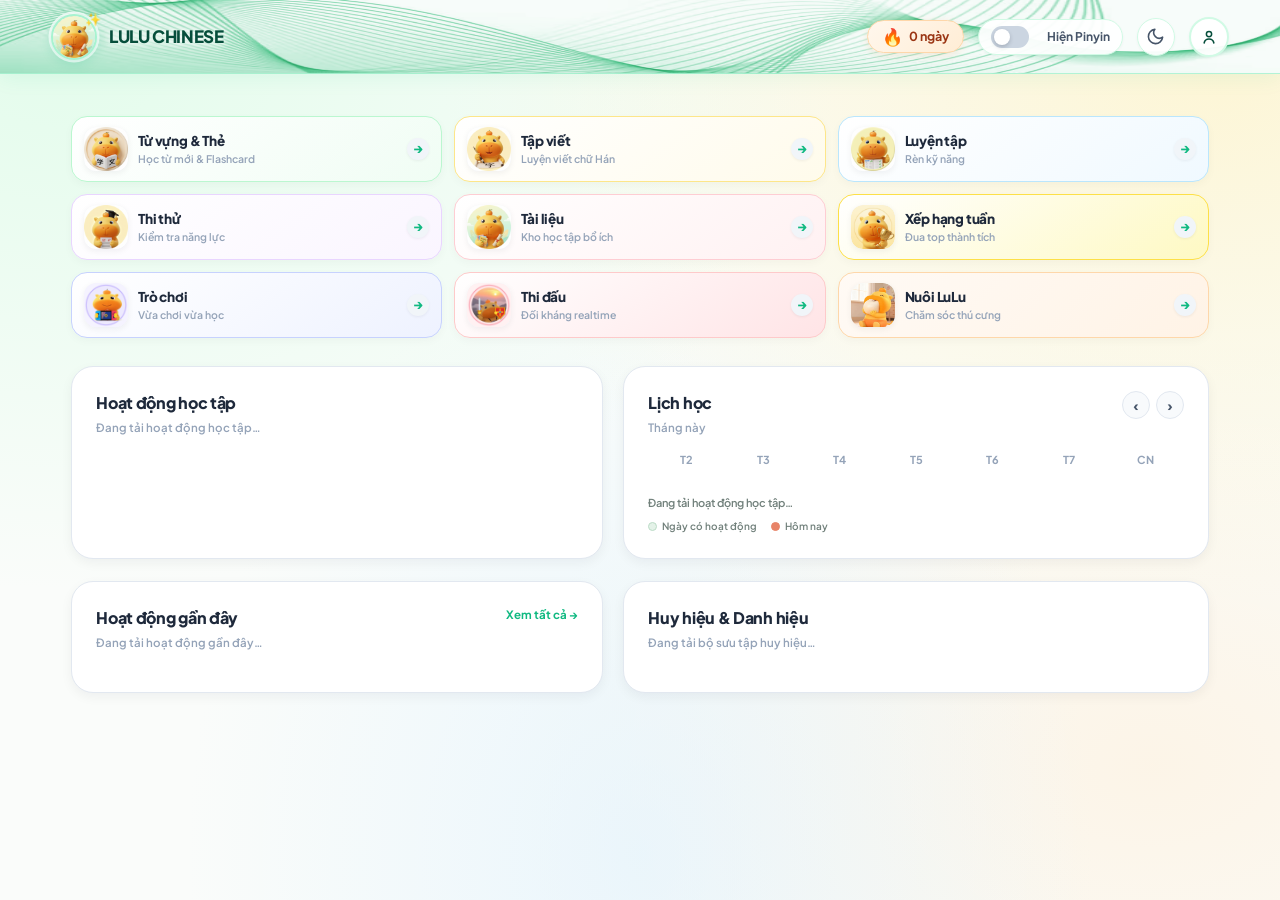
==== commit 2b3a5d64: "feat: tich hop giao dien Dark Mode (Che do Toi) toan dien" ====
--- a/learnchinese_mobile/assets/www/index.html
+++ b/learnchinese_mobile/assets/www/index.html
@@ -8,7 +8,20 @@
   <link rel="preconnect" href="https://fonts.gstatic.com" crossorigin>
   <link href="https://fonts.googleapis.com/css2?family=Plus+Jakarta+Sans:wght@400;500;600;700;800&family=Nunito:wght@500;600;700;800&family=Noto+Sans+SC:wght@400;500;600;700&display=swap" rel="stylesheet">
   <link rel="stylesheet" href="styles.css" />
+  <link rel="stylesheet" href="dark-theme.css" />
   <script src="js/speech_bridge.js"></script>
+  <script>
+    (function() {
+      try {
+        var saved = localStorage.getItem('theme');
+        var prefersDark = window.matchMedia && window.matchMedia('(prefers-color-scheme: dark)').matches;
+        if (saved === 'dark' || (!saved && prefersDark)) {
+          document.documentElement.setAttribute('data-theme', 'dark');
+          document.documentElement.classList.add('dark-mode');
+        }
+      } catch (e) {}
+    })();
+  </script>
   <style>
     :root {
       --font-main: 'Plus Jakarta Sans', 'Nunito', 'Noto Sans SC', system-ui, -apple-system, sans-serif;
@@ -22,6 +35,17 @@
         radial-gradient(at 90% 85%, rgba(255, 237, 213, 0.5) 0px, transparent 40%) !important;
       background-attachment: fixed !important;
       font-family: var(--font-main) !important;
+      transition: background-color 0.3s ease, color 0.3s ease;
+    }
+    html[data-theme="dark"] body,
+    body.dark-mode {
+      background: #0b1120 !important;
+      background-image: 
+        radial-gradient(at 5% 5%, rgba(16, 185, 129, 0.14) 0px, transparent 45%),
+        radial-gradient(at 95% 8%, rgba(245, 158, 11, 0.12) 0px, transparent 45%),
+        radial-gradient(at 50% 95%, rgba(59, 130, 246, 0.12) 0px, transparent 50%),
+        radial-gradient(at 90% 85%, rgba(139, 92, 246, 0.1) 0px, transparent 40%) !important;
+      color: #f1f5f9 !important;
     }
     .main-content { background: transparent !important; }
   </style>
@@ -49,6 +73,22 @@
             <span class="pinyin-toggle-slider"></span>
             <span class="pinyin-toggle-text">Hiện Pinyin</span>
           </label>
+          <button class="theme-toggle-btn" id="themeToggleBtn" type="button" aria-label="Chuyển chế độ Giao diện Sáng / Tối" title="Chuyển chế độ Giao diện Sáng / Tối (Alt+T)">
+            <svg class="theme-icon-moon" viewBox="0 0 24 24" fill="none" stroke="currentColor" stroke-width="2" stroke-linecap="round" stroke-linejoin="round">
+              <path d="M21 12.79A9 9 0 1 1 11.21 3 7 7 0 0 0 21 12.79z"></path>
+            </svg>
+            <svg class="theme-icon-sun" viewBox="0 0 24 24" fill="none" stroke="currentColor" stroke-width="2" stroke-linecap="round" stroke-linejoin="round">
+              <circle cx="12" cy="12" r="5"></circle>
+              <line x1="12" y1="1" x2="12" y2="3"></line>
+              <line x1="12" y1="21" x2="12" y2="23"></line>
+              <line x1="4.22" y1="4.22" x2="5.64" y2="5.64"></line>
+              <line x1="18.36" y1="18.36" x2="19.78" y2="19.78"></line>
+              <line x1="1" y1="12" x2="3" y2="12"></line>
+              <line x1="21" y1="12" x2="23" y2="12"></line>
+              <line x1="4.22" y1="19.78" x2="5.64" y2="18.36"></line>
+              <line x1="18.36" y1="5.64" x2="19.78" y2="4.22"></line>
+            </svg>
+          </button>
           <button class="login-trigger login-avatar" id="loginTrigger" aria-label="Hồ sơ học viên" title="Hồ sơ học viên">
             <svg class="login-avatar-icon" viewBox="0 0 24 24" aria-hidden="true"><circle cx="12" cy="8" r="3.5"></circle><path d="M5.5 20c.7-3.5 2.9-5.3 6.5-5.3s5.8 1.8 6.5 5.3"></path></svg>
           </button>
--- a/learnchinese_mobile/assets/www/styles.css
+++ b/learnchinese_mobile/assets/www/styles.css
@@ -3000,13 +3000,44 @@
 .catch-prompt-box strong{font-size:18px;color:#1e4630}
 .catch-board{position:relative;width:100%;height:440px;background:linear-gradient(180deg,#f3faf5 0%,#e4f5ea 100%);border:2px solid #bce1ca;border-radius:14px;overflow:hidden;cursor:default;user-select:none;touch-action:manipulation}
 .falling-items-wrap{position:absolute;inset:0;pointer-events:auto}
-.falling-item{position:absolute;transform:translateX(-50%);background:#fff;border:2px solid #6abf88;border-radius:12px;padding:8px 16px;box-shadow:0 4px 14px #28543b1a;text-align:center;white-space:nowrap;pointer-events:auto;cursor:pointer;touch-action:manipulation;user-select:none;transition:transform .12s cubic-bezier(0.16,1,0.3,1),box-shadow .12s,background-color .15s,border-color .15s}
-.falling-item:hover{transform:translateX(-50%) scale(1.08);background:#f0fbf3;border-color:#28543b;box-shadow:0 6px 18px #28543b2a;z-index:2}
-.falling-item:active{transform:translateX(-50%) scale(0.96)}
-.falling-item strong{display:block;font-size:22px;color:#28543b;line-height:1.2;font-weight:700}
-.falling-item .game-pinyin{margin-bottom:2px;font-size:12px;color:#527066}
-.falling-item.pop-correct{animation:catch-pop .3s ease-out forwards;background:#e8f8ee!important;border-color:#34b76a!important;pointer-events:none}
-.falling-item.pop-wrong{animation:shake .35s ease-in-out forwards;background:#ffebeb!important;border-color:#e46a6a!important;color:#cc3e3e!important;pointer-events:none}
+.falling-item{position:absolute;transform:translateX(-50%);display:flex;flex-direction:column;align-items:center;justify-content:center;min-width:104px;min-height:98px;padding:10px 16px;box-sizing:border-box;text-align:center;white-space:nowrap;pointer-events:auto;cursor:pointer;touch-action:manipulation;user-select:none;background:#fff;border:3px solid #10b981;border-radius:18px;box-shadow:0 8px 24px rgba(40,84,59,0.18);transition:transform .14s cubic-bezier(0.16,1,0.3,1),box-shadow .14s,background-color .15s,border-color .15s}
+.falling-item:hover{transform:translateX(-50%) scale(1.1);box-shadow:0 12px 28px rgba(40,84,59,0.28);z-index:4}
+.falling-item:active{transform:translateX(-50%) scale(0.95)}
+.falling-item .drop-hanzi{display:block;font-size:28px;color:#1e4630;line-height:1.15;font-weight:800;letter-spacing:0.5px}
+.falling-item .game-pinyin{display:block;margin-bottom:3px;font-size:14px;font-weight:700;color:#4a6358;line-height:1.2}
+
+/* Shapes phong phú cho khối từ rơi */
+/* 1. Hình tròn bong bóng (Circle) */
+.falling-item.shape-circle{border-radius:50%;width:112px;height:112px;min-width:112px;min-height:112px;background:radial-gradient(circle at 35% 30%,#fff 0%,#edfcf2 75%,#dbf8e3 100%);border:3.5px solid #10b981;box-shadow:0 8px 24px rgba(16,185,129,0.24)}
+
+/* 2. Hình ngôi sao hoàng gia (Star Badge 8 cánh) */
+.falling-item.shape-star{width:106px;height:106px;min-width:106px;min-height:106px;border-radius:20px;background:linear-gradient(135deg,#fffef0 0%,#fef3c7 100%);border:3.5px solid #f59e0b;box-shadow:0 8px 24px rgba(245,158,11,0.28)}
+.falling-item.shape-star::before{content:"";position:absolute;inset:-3.5px;background:inherit;border:inherit;border-radius:20px;transform:rotate(45deg);z-index:-1;box-shadow:inherit}
+.falling-item.shape-star .drop-hanzi{color:#78350f}
+.falling-item.shape-star .game-pinyin{color:#b45309}
+
+/* 3. Hình tam giác / Khiên bo góc (Triangle Shield) */
+.falling-item.shape-triangle{width:114px;height:104px;min-width:114px;min-height:104px;border-radius:24px 24px 50px 50px;background:linear-gradient(180deg,#fff 0%,#ffedd5 100%);border:3.5px solid #f97316;box-shadow:0 8px 24px rgba(249,115,22,0.25)}
+.falling-item.shape-triangle .drop-hanzi{color:#9a3412}
+.falling-item.shape-triangle .game-pinyin{color:#c2410c}
+
+/* 4. Hình đám mây dễ thương (Cloud) */
+.falling-item.shape-cloud{width:122px;height:98px;min-width:122px;min-height:98px;border-radius:40px 40px 28px 28px;background:linear-gradient(180deg,#fff 0%,#e0f2fe 100%);border:3.5px solid #0284c7;box-shadow:0 8px 24px rgba(2,132,199,0.25)}
+.falling-item.shape-cloud .drop-hanzi{color:#0369a1}
+.falling-item.shape-cloud .game-pinyin{color:#0284c7}
+
+/* 5. Hình thoi kim cương (Diamond) */
+.falling-item.shape-diamond{width:110px;height:104px;min-width:110px;min-height:104px;border-radius:36px 8px 36px 8px;background:linear-gradient(135deg,#fff 0%,#f3e8ff 100%);border:3.5px solid #9333ea;box-shadow:0 8px 24px rgba(147,51,234,0.25)}
+.falling-item.shape-diamond .drop-hanzi{color:#6b21a8}
+.falling-item.shape-diamond .game-pinyin{color:#9333ea}
+
+/* 6. Hình lục giác viên kẹo (Hexagon) */
+.falling-item.shape-hexagon{width:116px;height:100px;min-width:116px;min-height:100px;border-radius:28px;background:linear-gradient(135deg,#fff 0%,#ffe4e6 100%);border:3.5px solid #e11d48;box-shadow:0 8px 24px rgba(225,29,72,0.25)}
+.falling-item.shape-hexagon .drop-hanzi{color:#9f1239}
+.falling-item.shape-hexagon .game-pinyin{color:#be123c}
+
+.falling-item.pop-correct{animation:catch-pop .35s ease-out forwards;background:#dcfce7!important;border-color:#22c55e!important;pointer-events:none}
+.falling-item.pop-wrong{animation:shake .35s ease-in-out forwards;background:#fee2e2!important;border-color:#ef4444!important;color:#b91c1c!important;pointer-events:none}
 @keyframes catch-pop{0%{transform:translateX(-50%) scale(1)}40%{transform:translateX(-50%) scale(1.35)}100%{transform:translateX(-50%) scale(0);opacity:0}}
 .catcher-basket{display:none!important}
 .catch-touch-controls{display:none!important}
--- a/learnchinese_mobile/assets/www/dark-theme.css
+++ b/learnchinese_mobile/assets/www/dark-theme.css
@@ -0,0 +1,1709 @@
+/* ==========================================================================
+   LULU CHINESE - DARK MODE THEME SYSTEM (GIAO DIỆN TỐI)
+   ========================================================================== */
+
+/* 1. Theme Variables & Base Settings */
+:root[data-theme="dark"],
+[data-theme="dark"],
+body.dark-mode {
+  /* Brand accents tuned for contrast on dark canvas */
+  --primary: #10b981;
+  --primary-dark: #34d399;
+  --primary-deep: #6ee7b7;
+  --primary-light: #064e3b;
+  --primary-surface: rgba(16, 185, 129, 0.15);
+
+  --accent-orange: #fb923c;
+  --accent-orange-dark: #f97316;
+  --accent-orange-light: rgba(249, 115, 22, 0.18);
+
+  --accent-amber: #fbbf24;
+  --accent-amber-light: rgba(245, 158, 11, 0.18);
+
+  --accent-blue: #60a5fa;
+  --accent-blue-light: rgba(59, 130, 246, 0.18);
+
+  --accent-indigo: #818cf8;
+  --accent-indigo-light: rgba(99, 102, 241, 0.18);
+
+  --accent-purple: #a78bfa;
+  --accent-purple-light: rgba(139, 92, 246, 0.18);
+
+  --accent-rose: #fb7185;
+  --accent-rose-light: rgba(244, 63, 94, 0.18);
+
+  /* Dark Canvas & Neutrals */
+  --ink: #f8fafc;
+  --ink-secondary: #cbd5e1;
+  --muted: #94a3b8;
+  --line: #334155;
+  --line-soft: #1e293b;
+  --card-bg: #1e293b;
+  --canvas: #0b1120;
+
+  /* Shadows for Dark Mode */
+  --shadow-xs: 0 1px 3px rgba(0, 0, 0, 0.5);
+  --shadow-sm: 0 4px 12px rgba(0, 0, 0, 0.4);
+  --shadow-md: 0 8px 24px -4px rgba(0, 0, 0, 0.55);
+  --shadow-lg: 0 16px 36px -6px rgba(0, 0, 0, 0.65);
+  --shadow-cute: 0 6px 20px rgba(16, 185, 129, 0.2);
+}
+
+/* Base Body Transition & Scrollbars */
+[data-theme="dark"] body,
+body.dark-mode {
+  background: #0b1120 !important;
+  color: #f1f5f9 !important;
+  transition: background-color 0.3s ease, color 0.3s ease;
+}
+
+[data-theme="dark"] ::-webkit-scrollbar {
+  width: 8px;
+  height: 8px;
+}
+[data-theme="dark"] ::-webkit-scrollbar-track {
+  background: #0b1120;
+}
+[data-theme="dark"] ::-webkit-scrollbar-thumb {
+  background: #334155;
+  border-radius: 4px;
+}
+[data-theme="dark"] ::-webkit-scrollbar-thumb:hover {
+  background: #475569;
+}
+
+[data-theme="dark"] ::selection {
+  background: #059669;
+  color: #ffffff;
+}
+
+/* ==========================================================================
+   2. TOPBAR & ACTIONS
+   ========================================================================== */
+[data-theme="dark"] .topbar,
+body.dark-mode .topbar {
+  background-color: rgba(15, 23, 42, 0.88) !important;
+  background-image: none !important;
+  border-bottom: 1.5px solid rgba(51, 65, 85, 0.8) !important;
+  box-shadow: 0 4px 24px rgba(0, 0, 0, 0.45) !important;
+  backdrop-filter: blur(14px);
+  -webkit-backdrop-filter: blur(14px);
+}
+
+[data-theme="dark"] .topbar-brand strong,
+body.dark-mode .topbar-brand strong {
+  color: #34d399 !important;
+  text-shadow: 0 0 16px rgba(16, 185, 129, 0.4), 0 0 2px rgba(255, 255, 255, 0.2) !important;
+}
+
+[data-theme="dark"] .brand-avatar-box .topbar-brand-video,
+body.dark-mode .brand-avatar-box .topbar-brand-video {
+  background: #1e293b !important;
+  border-color: #059669 !important;
+  box-shadow: 0 3px 14px rgba(16, 185, 129, 0.35), 0 0 0 2px rgba(51, 65, 85, 0.9) !important;
+}
+
+/* Streak in Topbar */
+[data-theme="dark"] .topbar-streak,
+body.dark-mode .topbar-streak {
+  background: #1e293b !important;
+  border-color: #7c2d12 !important;
+  color: #fdba74 !important;
+  box-shadow: 0 2px 10px rgba(0, 0, 0, 0.3) !important;
+}
+[data-theme="dark"] .topbar-streak:hover,
+body.dark-mode .topbar-streak:hover {
+  border-color: #ea580c !important;
+  box-shadow: 0 4px 14px rgba(249, 115, 22, 0.25) !important;
+}
+[data-theme="dark"] .topbar-streak.is-active,
+body.dark-mode .topbar-streak.is-active {
+  background: linear-gradient(135deg, #2d1c16 0%, #1e293b 100%) !important;
+  border-color: #ea580c !important;
+  color: #fb923c !important;
+}
+[data-theme="dark"] .topbar-streak.is-pending,
+body.dark-mode .topbar-streak.is-pending {
+  background: linear-gradient(135deg, #2e220a 0%, #1e293b 100%) !important;
+  border-color: #d97706 !important;
+  color: #fcd34d !important;
+}
+[data-theme="dark"] .topbar-streak.is-zero,
+body.dark-mode .topbar-streak.is-zero {
+  background: #1e293b !important;
+  border-color: #334155 !important;
+  color: #94a3b8 !important;
+}
+
+/* Streak Popover Modal */
+[data-theme="dark"] .streak-popover,
+body.dark-mode .streak-popover {
+  background: #1e293b !important;
+  border-color: #475569 !important;
+  box-shadow: 0 16px 36px rgba(0, 0, 0, 0.6) !important;
+  color: #f1f5f9 !important;
+}
+[data-theme="dark"] .streak-popover-header,
+body.dark-mode .streak-popover-header {
+  border-bottom: 1px solid #334155 !important;
+}
+[data-theme="dark"] .streak-popover-title-wrap strong,
+body.dark-mode .streak-popover-title-wrap strong {
+  color: #fdba74 !important;
+}
+[data-theme="dark"] .streak-popover-title-wrap span,
+body.dark-mode .streak-popover-title-wrap span {
+  color: #94a3b8 !important;
+}
+[data-theme="dark"] .streak-popover-stats,
+body.dark-mode .streak-popover-stats {
+  background: #0f172a !important;
+  border-color: #334155 !important;
+}
+[data-theme="dark"] .streak-stat-item span,
+body.dark-mode .streak-stat-item span {
+  color: #94a3b8 !important;
+}
+[data-theme="dark"] .streak-stat-item strong,
+body.dark-mode .streak-stat-item strong {
+  color: #fb923c !important;
+}
+[data-theme="dark"] .streak-popover-hint,
+body.dark-mode .streak-popover-hint {
+  background: rgba(16, 185, 129, 0.12) !important;
+  border-color: rgba(16, 185, 129, 0.3) !important;
+  color: #6ee7b7 !important;
+}
+
+/* Pinyin Toggle */
+[data-theme="dark"] .pinyin-toggle,
+body.dark-mode .pinyin-toggle {
+  background: #1e293b !important;
+  border-color: #334155 !important;
+  color: #cbd5e1 !important;
+  box-shadow: 0 2px 8px rgba(0, 0, 0, 0.25) !important;
+}
+[data-theme="dark"] .pinyin-toggle:hover,
+body.dark-mode .pinyin-toggle:hover {
+  border-color: #10b981 !important;
+  background: #243447 !important;
+}
+[data-theme="dark"] .pinyin-toggle input,
+body.dark-mode .pinyin-toggle input {
+  background: #475569 !important;
+}
+[data-theme="dark"] .pinyin-toggle input:after,
+body.dark-mode .pinyin-toggle input:after {
+  background: #f8fafc !important;
+}
+[data-theme="dark"] .pinyin-toggle input:checked,
+body.dark-mode .pinyin-toggle input:checked {
+  background: linear-gradient(135deg, #10b981 0%, #059669 100%) !important;
+}
+
+/* Theme Toggle Button */
+.theme-toggle-btn {
+  display: inline-flex;
+  align-items: center;
+  justify-content: center;
+  width: 38px;
+  height: 38px;
+  border-radius: var(--radius-full);
+  background: rgba(255, 255, 255, 0.95);
+  border: 1.5px solid #d1fae5;
+  color: #065f46;
+  box-shadow: var(--shadow-xs);
+  cursor: pointer;
+  position: relative;
+  overflow: hidden;
+  transition: all 0.25s cubic-bezier(0.34, 1.56, 0.64, 1);
+  padding: 0;
+  flex-shrink: 0;
+}
+
+.theme-toggle-btn:hover {
+  transform: scale(1.08) rotate(10deg);
+  border-color: #10b981;
+  background: #f0fdf4;
+  box-shadow: 0 4px 14px rgba(16, 185, 129, 0.25);
+}
+
+.theme-toggle-btn svg {
+  width: 19px;
+  height: 19px;
+  transition: transform 0.35s cubic-bezier(0.34, 1.56, 0.64, 1), opacity 0.25s ease;
+  flex-shrink: 0;
+}
+
+/* Light mode icon display: show Moon */
+.theme-toggle-btn .theme-icon-moon {
+  display: block;
+  color: #475569;
+}
+.theme-toggle-btn .theme-icon-sun {
+  display: none;
+}
+
+/* Dark mode styling for button */
+[data-theme="dark"] .theme-toggle-btn,
+body.dark-mode .theme-toggle-btn {
+  background: #1e293b !important;
+  border-color: #475569 !important;
+  color: #fbbf24 !important;
+  box-shadow: 0 2px 10px rgba(0, 0, 0, 0.35) !important;
+}
+
+[data-theme="dark"] .theme-toggle-btn:hover,
+body.dark-mode .theme-toggle-btn:hover {
+  border-color: #fbbf24 !important;
+  background: #334155 !important;
+  box-shadow: 0 4px 16px rgba(251, 191, 36, 0.3) !important;
+  transform: scale(1.08) rotate(-10deg);
+}
+
+[data-theme="dark"] .theme-toggle-btn .theme-icon-moon,
+body.dark-mode .theme-toggle-btn .theme-icon-moon {
+  display: none;
+}
+
+[data-theme="dark"] .theme-toggle-btn .theme-icon-sun,
+body.dark-mode .theme-toggle-btn .theme-icon-sun {
+  display: block;
+  color: #fbbf24;
+}
+
+/* Profile / Login Avatar Button */
+[data-theme="dark"] .login-avatar,
+body.dark-mode .login-avatar {
+  background: #1e293b !important;
+  border-color: #334155 !important;
+}
+[data-theme="dark"] .login-avatar:hover,
+body.dark-mode .login-avatar:hover {
+  border-color: #10b981 !important;
+  box-shadow: 0 0 16px rgba(16, 185, 129, 0.35) !important;
+}
+[data-theme="dark"] .login-avatar-icon,
+body.dark-mode .login-avatar-icon {
+  stroke: #34d399 !important;
+}
+
+/* Account Dropdown Menu */
+[data-theme="dark"] .account-menu,
+body.dark-mode .account-menu {
+  background: #1e293b !important;
+  border: 1.5px solid #334155 !important;
+  box-shadow: 0 18px 40px rgba(0, 0, 0, 0.6) !important;
+}
+[data-theme="dark"] .account-menu strong,
+body.dark-mode .account-menu strong {
+  color: #f8fafc !important;
+  border-bottom: 1px solid #334155 !important;
+}
+[data-theme="dark"] .account-menu a,
+[data-theme="dark"] .account-menu button,
+body.dark-mode .account-menu a,
+body.dark-mode .account-menu button {
+  color: #cbd5e1 !important;
+}
+[data-theme="dark"] .account-menu a:hover,
+[data-theme="dark"] .account-menu button:hover,
+body.dark-mode .account-menu a:hover,
+body.dark-mode .account-menu button:hover {
+  background: #334155 !important;
+  color: #34d399 !important;
+}
+
+/* ==========================================================================
+   3. QUICK ACCESS CARDS (KHÁM PHÁ BÀI HỌC)
+   ========================================================================== */
+[data-theme="dark"] .quick-heading h2 {
+  color: #f8fafc !important;
+}
+[data-theme="dark"] .quick-heading p {
+  color: #94a3b8 !important;
+}
+[data-theme="dark"] .quick-hint {
+  background: rgba(16, 185, 129, 0.15) !important;
+  border-color: #059669 !important;
+  color: #6ee7b7 !important;
+}
+
+[data-theme="dark"] .quick-card {
+  background: #1e293b;
+  border: 1.5px solid #334155;
+  box-shadow: 0 4px 14px rgba(0, 0, 0, 0.3);
+}
+[data-theme="dark"] .quick-card:hover {
+  border-color: #475569;
+  box-shadow: 0 10px 26px -4px rgba(0, 0, 0, 0.55);
+}
+[data-theme="dark"] .quick-card strong {
+  color: #f8fafc !important;
+}
+[data-theme="dark"] .quick-card small {
+  color: #94a3b8 !important;
+}
+[data-theme="dark"] .card-thumb {
+  background: #0f172a !important;
+  box-shadow: 0 2px 8px rgba(0, 0, 0, 0.3) !important;
+}
+[data-theme="dark"] .card-arrow,
+[data-theme="dark"] .quick-card>b {
+  background: #334155 !important;
+  color: #34d399 !important;
+}
+[data-theme="dark"] .quick-card:hover .card-arrow,
+[data-theme="dark"] .quick-card:hover>b {
+  background: #10b981 !important;
+  color: #ffffff !important;
+  box-shadow: 0 0 14px rgba(16, 185, 129, 0.4) !important;
+}
+
+/* Thematic Color Accents for Quick Cards in Dark Mode */
+[data-theme="dark"] .card-vocab,
+[data-theme="dark"] .quick-card[href="#vocabulary"] {
+  background: linear-gradient(145deg, #1e293b 0%, rgba(5, 150, 105, 0.16) 100%) !important;
+  border-color: rgba(5, 150, 105, 0.35) !important;
+}
+[data-theme="dark"] .card-vocab:hover,
+[data-theme="dark"] .quick-card[href="#vocabulary"]:hover {
+  border-color: #10b981 !important;
+  box-shadow: 0 12px 28px -4px rgba(16, 185, 129, 0.25) !important;
+}
+
+[data-theme="dark"] .card-writing,
+[data-theme="dark"] .quick-card[href="#writing"] {
+  background: linear-gradient(145deg, #1e293b 0%, rgba(217, 119, 6, 0.16) 100%) !important;
+  border-color: rgba(217, 119, 6, 0.35) !important;
+}
+[data-theme="dark"] .card-writing:hover,
+[data-theme="dark"] .quick-card[href="#writing"]:hover {
+  border-color: #f59e0b !important;
+  box-shadow: 0 12px 28px -4px rgba(245, 158, 11, 0.25) !important;
+}
+
+[data-theme="dark"] .card-practice,
+[data-theme="dark"] .quick-card[href="#practice"] {
+  background: linear-gradient(145deg, #1e293b 0%, rgba(2, 132, 199, 0.16) 100%) !important;
+  border-color: rgba(2, 132, 199, 0.35) !important;
+}
+[data-theme="dark"] .card-practice:hover,
+[data-theme="dark"] .quick-card[href="#practice"]:hover {
+  border-color: #38bdf8 !important;
+  box-shadow: 0 12px 28px -4px rgba(56, 189, 248, 0.25) !important;
+}
+
+[data-theme="dark"] .card-mock,
+[data-theme="dark"] .quick-card[href="#mock-exam"] {
+  background: linear-gradient(145deg, #1e293b 0%, rgba(147, 51, 234, 0.16) 100%) !important;
+  border-color: rgba(147, 51, 234, 0.35) !important;
+}
+[data-theme="dark"] .card-mock:hover,
+[data-theme="dark"] .quick-card[href="#mock-exam"]:hover {
+  border-color: #c084fc !important;
+  box-shadow: 0 12px 28px -4px rgba(168, 85, 247, 0.25) !important;
+}
+
+[data-theme="dark"] .card-materials,
+[data-theme="dark"] .quick-card[href="#materials"] {
+  background: linear-gradient(145deg, #1e293b 0%, rgba(225, 29, 72, 0.16) 100%) !important;
+  border-color: rgba(225, 29, 72, 0.35) !important;
+}
+[data-theme="dark"] .card-materials:hover,
+[data-theme="dark"] .quick-card[href="#materials"]:hover {
+  border-color: #fb7185 !important;
+  box-shadow: 0 12px 28px -4px rgba(244, 63, 94, 0.25) !important;
+}
+
+[data-theme="dark"] .card-leaderboard,
+[data-theme="dark"] .leaderboard-card {
+  background: linear-gradient(145deg, #1e293b 0%, rgba(202, 138, 4, 0.16) 100%) !important;
+  border-color: rgba(202, 138, 4, 0.35) !important;
+}
+[data-theme="dark"] .card-leaderboard:hover,
+[data-theme="dark"] .leaderboard-card:hover {
+  border-color: #facc15 !important;
+  box-shadow: 0 12px 28px -4px rgba(234, 179, 8, 0.25) !important;
+}
+
+[data-theme="dark"] .card-game,
+[data-theme="dark"] .game-card {
+  background: linear-gradient(145deg, #1e293b 0%, rgba(79, 70, 229, 0.16) 100%) !important;
+  border-color: rgba(79, 70, 229, 0.35) !important;
+}
+[data-theme="dark"] .card-game:hover,
+[data-theme="dark"] .game-card:hover {
+  border-color: #818cf8 !important;
+  box-shadow: 0 12px 28px -4px rgba(99, 102, 241, 0.25) !important;
+}
+
+[data-theme="dark"] .card-battle,
+[data-theme="dark"] .battle-card {
+  background: linear-gradient(145deg, #1e293b 0%, rgba(219, 39, 119, 0.16) 100%) !important;
+  border-color: rgba(219, 39, 119, 0.35) !important;
+}
+[data-theme="dark"] .card-battle:hover,
+[data-theme="dark"] .battle-card:hover {
+  border-color: #f43f5e !important;
+  box-shadow: 0 12px 28px -4px rgba(225, 29, 72, 0.25) !important;
+}
+
+[data-theme="dark"] .card-lulu,
+[data-theme="dark"] .lulu-card {
+  background: linear-gradient(145deg, #1e293b 0%, rgba(234, 88, 12, 0.16) 100%) !important;
+  border-color: rgba(234, 88, 12, 0.35) !important;
+}
+[data-theme="dark"] .card-lulu:hover,
+[data-theme="dark"] .lulu-card:hover {
+  border-color: #fb923c !important;
+  box-shadow: 0 12px 28px -4px rgba(249, 115, 22, 0.25) !important;
+}
+
+/* ==========================================================================
+   4. DASHBOARD PANELS (CHART & CALENDAR)
+   ========================================================================== */
+[data-theme="dark"] .panel {
+  background: #1e293b !important;
+  border: 1.5px solid #334155 !important;
+  box-shadow: var(--shadow-sm);
+}
+[data-theme="dark"] .panel:hover {
+  border-color: #475569 !important;
+  box-shadow: var(--shadow-md);
+}
+[data-theme="dark"] .panel-heading h2 {
+  color: #f8fafc !important;
+}
+[data-theme="dark"] .panel-heading p {
+  color: #94a3b8 !important;
+}
+
+/* Chart */
+[data-theme="dark"] .activity-legend span {
+  background: #0f172a !important;
+  border: 1px solid #334155 !important;
+  color: #cbd5e1 !important;
+}
+[data-theme="dark"] .real-chart {
+  border-color: #334155 !important;
+}
+[data-theme="dark"] .real-chart-day span {
+  color: #94a3b8 !important;
+}
+[data-theme="dark"] .chart-bar-wrap {
+  background: #0f172a !important;
+}
+
+/* Calendar Panel */
+[data-theme="dark"] .calendar-arrows button {
+  background: #0f172a !important;
+  border-color: #334155 !important;
+  color: #cbd5e1 !important;
+}
+[data-theme="dark"] .calendar-arrows button:hover:not(:disabled) {
+  background: #334155 !important;
+  color: #34d399 !important;
+  border-color: #10b981 !important;
+}
+[data-theme="dark"] .calendar-week {
+  color: #64748b !important;
+}
+[data-theme="dark"] .calendar-days span {
+  color: #cbd5e1 !important;
+}
+[data-theme="dark"] .calendar-days span:hover:not(.muted) {
+  background: #334155 !important;
+  color: #ffffff !important;
+}
+[data-theme="dark"] .calendar-days span.muted {
+  color: #475569 !important;
+}
+[data-theme="dark"] .calendar-days span.done {
+  background: rgba(16, 185, 129, 0.18) !important;
+  color: #34d399 !important;
+  border: 1.5px solid rgba(16, 185, 129, 0.4) !important;
+}
+[data-theme="dark"] .calendar-summary,
+[data-theme="dark"] .calendar-legend {
+  color: #94a3b8 !important;
+}
+[data-theme="dark"] .calendar-legend i {
+  border: 1px solid #059669;
+}
+
+/* ==========================================================================
+   5. SRS (SPACED REPETITION) BANNER & MISTAKE NOTEBOOK
+   ========================================================================== */
+[data-theme="dark"] .srs-dashboard-banner {
+  background: linear-gradient(135deg, #1e293b 0%, rgba(5, 150, 105, 0.18) 100%) !important;
+  border-color: rgba(16, 185, 129, 0.35) !important;
+  box-shadow: 0 4px 18px rgba(0, 0, 0, 0.35) !important;
+}
+[data-theme="dark"] .srs-dashboard-banner.has-due {
+  background: linear-gradient(135deg, #1e293b 0%, rgba(217, 119, 6, 0.22) 100%) !important;
+  border-color: rgba(245, 158, 11, 0.45) !important;
+}
+[data-theme="dark"] .srs-banner-icon {
+  background: #0f172a !important;
+  border: 1.5px solid #334155;
+  box-shadow: 0 4px 14px rgba(0, 0, 0, 0.35) !important;
+}
+[data-theme="dark"] .srs-banner-title-row strong {
+  color: #f8fafc !important;
+}
+[data-theme="dark"] .srs-banner-text p {
+  color: #94a3b8 !important;
+}
+[data-theme="dark"] .srs-banner-btn.secondary {
+  background: #334155 !important;
+  color: #f1f5f9 !important;
+  border: 1.5px solid #475569 !important;
+}
+[data-theme="dark"] .srs-banner-btn.secondary:hover {
+  background: #475569 !important;
+  border-color: #64748b !important;
+}
+
+/* ==========================================================================
+   6. RECENT ACTIVITY & BADGES
+   ========================================================================== */
+[data-theme="dark"] .activity-view-all-link {
+  background: rgba(16, 185, 129, 0.15) !important;
+  border-color: rgba(16, 185, 129, 0.35) !important;
+  color: #34d399 !important;
+}
+[data-theme="dark"] .activity-view-all-link:hover {
+  background: rgba(16, 185, 129, 0.25) !important;
+}
+[data-theme="dark"] .activity-filter-chip {
+  background: #0f172a !important;
+  border-color: #334155 !important;
+  color: #cbd5e1 !important;
+}
+[data-theme="dark"] .activity-filter-chip:hover {
+  background: #334155 !important;
+  border-color: #475569 !important;
+  color: #f8fafc !important;
+}
+[data-theme="dark"] .activity-filter-chip.active {
+  background: #10b981 !important;
+  border-color: #10b981 !important;
+  color: #ffffff !important;
+}
+[data-theme="dark"] .activity-item,
+[data-theme="dark"] .activity-row {
+  background: #0f172a !important;
+  border: 1px solid #334155 !important;
+}
+[data-theme="dark"] .activity-row:hover {
+  background: #1e293b !important;
+  border-color: #475569 !important;
+}
+[data-theme="dark"] .activity-title {
+  color: #f8fafc !important;
+}
+[data-theme="dark"] .activity-desc {
+  color: #94a3b8 !important;
+}
+[data-theme="dark"] .activity-time {
+  color: #64748b !important;
+}
+[data-theme="dark"] .badge-card,
+[data-theme="dark"] .badge-item {
+  background: #0f172a !important;
+  border-color: #334155 !important;
+}
+[data-theme="dark"] .badge-card strong,
+[data-theme="dark"] .badge-item strong {
+  color: #f8fafc !important;
+}
+[data-theme="dark"] .badge-card p,
+[data-theme="dark"] .badge-item p {
+  color: #94a3b8 !important;
+}
+[data-theme="dark"] .badge-action-link {
+  color: #34d399 !important;
+}
+
+/* ==========================================================================
+   7. VOCABULARY & FLASHCARDS 3D
+   ========================================================================== */
+[data-theme="dark"] .page-header h1 {
+  color: #f8fafc !important;
+}
+[data-theme="dark"] .page-header p {
+  color: #94a3b8 !important;
+}
+[data-theme="dark"] .back-link {
+  background: rgba(249, 115, 22, 0.18) !important;
+  border-color: rgba(249, 115, 22, 0.35) !important;
+  color: #fdba74 !important;
+}
+[data-theme="dark"] .back-link:hover {
+  background: rgba(249, 115, 22, 0.28) !important;
+  color: #ffedd5 !important;
+}
+
+/* HSK Pills & Tabs */
+[data-theme="dark"] .vocabulary-tab,
+[data-theme="dark"] .writing-level-tab,
+[data-theme="dark"] .practice-tab {
+  background: #1e293b !important;
+  border-color: #334155 !important;
+  color: #cbd5e1 !important;
+}
+[data-theme="dark"] .vocabulary-tab:hover,
+[data-theme="dark"] .writing-level-tab:hover,
+[data-theme="dark"] .practice-tab:hover {
+  border-color: #34d399 !important;
+  color: #34d399 !important;
+  background: #334155 !important;
+}
+[data-theme="dark"] .vocabulary-tab.active,
+[data-theme="dark"] .writing-level-tab.active,
+[data-theme="dark"] .practice-tab.active {
+  background: linear-gradient(135deg, #10b981 0%, #059669 100%) !important;
+  border-color: #059669 !important;
+  color: #ffffff !important;
+  box-shadow: 0 4px 14px rgba(16, 185, 129, 0.35) !important;
+}
+
+/* Vocabulary Items & List */
+[data-theme="dark"] .vocabulary-item {
+  background: #1e293b !important;
+  border: 1.5px solid #334155 !important;
+  box-shadow: 0 4px 12px rgba(0, 0, 0, 0.3) !important;
+  color: #cbd5e1 !important;
+}
+[data-theme="dark"] .vocabulary-item:hover,
+[data-theme="dark"] .vocabulary-item:focus {
+  border-color: #059669 !important;
+  background: #243447 !important;
+  box-shadow: 0 8px 24px rgba(16, 185, 129, 0.2) !important;
+}
+[data-theme="dark"] .vocabulary-item strong,
+[data-theme="dark"] .vocabulary-hanzi strong {
+  color: #6ee7b7 !important;
+}
+[data-theme="dark"] .vocabulary-pinyin {
+  color: #34d399 !important;
+}
+[data-theme="dark"] .vocabulary-item span,
+[data-theme="dark"] .vocabulary-meanings {
+  color: #f1f5f9 !important;
+}
+[data-theme="dark"] .vocabulary-item small,
+[data-theme="dark"] .vocabulary-english {
+  color: #94a3b8 !important;
+}
+[data-theme="dark"] .vocabulary-audio-btn,
+[data-theme="dark"] .audio-button,
+[data-theme="dark"] .speak-btn {
+  background: #0f172a !important;
+  border: 1px solid #334155 !important;
+  color: #34d399 !important;
+}
+[data-theme="dark"] .vocabulary-audio-btn:hover,
+[data-theme="dark"] .audio-button:hover,
+[data-theme="dark"] .speak-btn:hover {
+  background: #10b981 !important;
+  color: #ffffff !important;
+}
+
+/* Vocabulary Pagination */
+[data-theme="dark"] .vocabulary-pagination {
+  background: #1e293b !important;
+  border-color: #334155 !important;
+  color: #cbd5e1 !important;
+  box-shadow: 0 4px 14px rgba(0, 0, 0, 0.3) !important;
+}
+[data-theme="dark"] .vocabulary-pagination-info strong {
+  color: #34d399 !important;
+}
+[data-theme="dark"] .vocab-page-btn {
+  background: #0f172a !important;
+  border-color: #334155 !important;
+  color: #cbd5e1 !important;
+}
+[data-theme="dark"] .vocab-page-btn:hover:not(:disabled) {
+  background: #334155 !important;
+  border-color: #475569 !important;
+  color: #ffffff !important;
+}
+[data-theme="dark"] .vocab-page-btn.active {
+  background: #10b981 !important;
+  border-color: #10b981 !important;
+  color: #ffffff !important;
+}
+
+/* Flashcard Mode Tabs */
+[data-theme="dark"] .vocab-mode-tabs {
+  background: #0f172a !important;
+  border-color: #334155 !important;
+}
+[data-theme="dark"] .vocab-mode-tab:hover {
+  background: rgba(30, 41, 59, 0.7) !important;
+}
+[data-theme="dark"] .vocab-mode-tab.active {
+  background: #1e293b !important;
+  border-color: #10b981 !important;
+  box-shadow: 0 8px 24px rgba(0, 0, 0, 0.4) !important;
+}
+[data-theme="dark"] .mode-tab-icon {
+  background: #0f172a !important;
+}
+[data-theme="dark"] .vocab-mode-tab.active .mode-tab-icon {
+  background: rgba(16, 185, 129, 0.25) !important;
+}
+[data-theme="dark"] .mode-tab-text strong {
+  color: #f8fafc !important;
+}
+[data-theme="dark"] .vocab-mode-tab.active .mode-tab-text strong {
+  color: #34d399 !important;
+}
+[data-theme="dark"] .mode-tab-text small {
+  color: #94a3b8 !important;
+}
+
+/* Flashcard 3D Stage & Toolbar */
+[data-theme="dark"] .fc-toolbar,
+[data-theme="dark"] .fc-progress-card {
+  background: #1e293b !important;
+  border-color: #334155 !important;
+  box-shadow: 0 4px 14px rgba(0, 0, 0, 0.3) !important;
+}
+[data-theme="dark"] .fc-filter-pill {
+  background: #0f172a !important;
+  border-color: #334155 !important;
+  color: #cbd5e1 !important;
+}
+[data-theme="dark"] .fc-filter-pill:hover {
+  border-color: #34d399 !important;
+  color: #34d399 !important;
+}
+[data-theme="dark"] .fc-filter-pill.active {
+  background: #059669 !important;
+  border-color: #059669 !important;
+  color: #ffffff !important;
+}
+[data-theme="dark"] .fc-set-selector {
+  background: #0f172a !important;
+  border-color: #334155 !important;
+}
+[data-theme="dark"] .fc-set-nav-btn {
+  background: #1e293b !important;
+  color: #f1f5f9 !important;
+}
+[data-theme="dark"] .fc-set-badge {
+  color: #34d399 !important;
+}
+[data-theme="dark"] .fc-action-chip {
+  background: #0f172a !important;
+  border-color: #334155 !important;
+  color: #cbd5e1 !important;
+}
+[data-theme="dark"] .fc-action-chip:hover {
+  background: #1e293b !important;
+  color: #34d399 !important;
+}
+[data-theme="dark"] .fc-action-chip.active {
+  background: rgba(16, 185, 129, 0.2) !important;
+  border-color: #059669 !important;
+  color: #6ee7b7 !important;
+}
+[data-theme="dark"] .fc-empty-state {
+  background: #1e293b !important;
+  border-color: #334155 !important;
+  color: #94a3b8 !important;
+}
+[data-theme="dark"] .fc-corner-btn {
+  background: #0f172a !important;
+  border-color: #334155 !important;
+  color: #cbd5e1 !important;
+}
+[data-theme="dark"] .fc-progress-meta {
+  color: #cbd5e1 !important;
+}
+[data-theme="dark"] .fc-progress-bar-track {
+  background: #0f172a !important;
+}
+
+/* 3D Flashcard Faces */
+[data-theme="dark"] .fc-card-front {
+  background: linear-gradient(160deg, #1e293b 0%, rgba(5, 150, 105, 0.2) 100%) !important;
+  border-color: #059669 !important;
+  box-shadow: 0 18px 42px rgba(0, 0, 0, 0.55) !important;
+  color: #f1f5f9 !important;
+}
+[data-theme="dark"] .fc-card-back {
+  background: linear-gradient(160deg, #1e293b 0%, rgba(217, 119, 6, 0.2) 100%) !important;
+  border-color: #d97706 !important;
+  box-shadow: 0 18px 42px rgba(0, 0, 0, 0.55) !important;
+  color: #f1f5f9 !important;
+}
+[data-theme="dark"] .fc-card-chinese {
+  color: #6ee7b7 !important;
+}
+[data-theme="dark"] .fc-card-pinyin {
+  color: #34d399 !important;
+}
+[data-theme="dark"] .fc-meaning-vi {
+  color: #f8fafc !important;
+}
+[data-theme="dark"] .fc-example-box {
+  background: #0f172a !important;
+  border-color: #334155 !important;
+  color: #cbd5e1 !important;
+}
+[data-theme="dark"] .fc-level-tag {
+  background: rgba(16, 185, 129, 0.2) !important;
+  color: #6ee7b7 !important;
+  border-color: rgba(16, 185, 129, 0.4) !important;
+}
+[data-theme="dark"] .fc-type-tag {
+  background: rgba(2, 132, 199, 0.2) !important;
+  color: #7dd3fc !important;
+  border-color: rgba(2, 132, 199, 0.4) !important;
+}
+
+/* ==========================================================================
+   8. WRITING STUDIO (TẬP VIẾT CHỮ HÁN & MI ZI GE)
+   ========================================================================== */
+[data-theme="dark"] .writing-studio-card {
+  background: #1e293b !important;
+  border-color: #334155 !important;
+  color: #f1f5f9 !important;
+  box-shadow: 0 8px 24px rgba(0, 0, 0, 0.35) !important;
+}
+[data-theme="dark"] .writing-header {
+  border-color: #334155 !important;
+}
+[data-theme="dark"] .writing-word-hanzi {
+  color: #6ee7b7 !important;
+}
+[data-theme="dark"] .writing-word-pinyin {
+  color: #34d399 !important;
+}
+[data-theme="dark"] .writing-word-meaning {
+  color: #cbd5e1 !important;
+}
+[data-theme="dark"] .writing-btn {
+  background: #0f172a !important;
+  border-color: #334155 !important;
+  color: #cbd5e1 !important;
+}
+[data-theme="dark"] .writing-btn:hover {
+  background: #334155 !important;
+  border-color: #10b981 !important;
+  color: #ffffff !important;
+}
+[data-theme="dark"] .writing-speak-btn {
+  background: rgba(16, 185, 129, 0.18) !important;
+  border-color: rgba(16, 185, 129, 0.35) !important;
+  color: #34d399 !important;
+}
+[data-theme="dark"] .writing-speak-btn:hover {
+  background: #10b981 !important;
+  color: #ffffff !important;
+}
+[data-theme="dark"] .writing-chars-bar {
+  border-color: #334155 !important;
+}
+[data-theme="dark"] .writing-chars-label {
+  color: #94a3b8 !important;
+}
+[data-theme="dark"] .writing-char-tab {
+  background: #0f172a !important;
+  border-color: #334155 !important;
+}
+[data-theme="dark"] .writing-char-tab:hover {
+  background: #1e293b !important;
+  border-color: #34d399 !important;
+}
+[data-theme="dark"] .writing-char-tab.active {
+  background: #10b981 !important;
+  border-color: #10b981 !important;
+}
+[data-theme="dark"] .writing-char-tab .char-hanzi {
+  color: #6ee7b7 !important;
+}
+[data-theme="dark"] .writing-char-tab.active .char-hanzi {
+  color: #ffffff !important;
+}
+[data-theme="dark"] .writing-char-tab .char-pinyin-small {
+  color: #94a3b8 !important;
+}
+[data-theme="dark"] .writing-board-column {
+  background: #0f172a !important;
+  border-color: #334155 !important;
+}
+[data-theme="dark"] .writing-mode-switcher {
+  background: #1e293b !important;
+  border: 1px solid #334155 !important;
+}
+[data-theme="dark"] .mode-tab {
+  color: #94a3b8 !important;
+}
+[data-theme="dark"] .mode-tab.active {
+  background: #0f172a !important;
+  color: #34d399 !important;
+}
+[data-theme="dark"] .mizige-outer-frame {
+  background: #1e293b !important;
+  border-color: #334155 !important;
+  box-shadow: 0 4px 18px rgba(0, 0, 0, 0.4) !important;
+}
+[data-theme="dark"] .writing-status-bar {
+  background: #0f172a !important;
+  border-color: #334155 !important;
+  color: #cbd5e1 !important;
+}
+[data-theme="dark"] .writing-detail-card,
+[data-theme="dark"] .strokes-list-card {
+  background: #0f172a !important;
+  border-color: #334155 !important;
+  color: #cbd5e1 !important;
+}
+[data-theme="dark"] .stroke-item {
+  background: #1e293b !important;
+  border-color: #334155 !important;
+  color: #cbd5e1 !important;
+}
+[data-theme="dark"] .stroke-item:hover {
+  background: #334155 !important;
+  color: #ffffff !important;
+}
+
+/* ==========================================================================
+   9. PRACTICE, TRANSLATION & SENTENCE ORDER
+   ========================================================================== */
+[data-theme="dark"] .practice-item,
+[data-theme="dark"] .mock-exam-item,
+[data-theme="dark"] .material-item {
+  background: #1e293b !important;
+  border-color: #334155 !important;
+  color: #cbd5e1 !important;
+}
+[data-theme="dark"] .practice-item strong,
+[data-theme="dark"] .mock-exam-item strong,
+[data-theme="dark"] .material-item strong {
+  color: #f8fafc !important;
+}
+[data-theme="dark"] .practice-item span,
+[data-theme="dark"] .mock-exam-item span,
+[data-theme="dark"] .material-item span {
+  color: #94a3b8 !important;
+}
+[data-theme="dark"] .translation-level {
+  background: #1e293b !important;
+  border-color: #334155 !important;
+  color: #cbd5e1 !important;
+}
+[data-theme="dark"] .translation-summary article {
+  background: #1e293b !important;
+  border-color: #334155 !important;
+  color: #cbd5e1 !important;
+}
+[data-theme="dark"] .translation-summary strong {
+  color: #34d399 !important;
+}
+[data-theme="dark"] .translation-lesson {
+  background: #1e293b !important;
+  border-color: #334155 !important;
+  border-left: 5px solid #059669 !important;
+  color: #f8fafc !important;
+}
+[data-theme="dark"] .translation-lesson:hover {
+  background: #334155 !important;
+}
+[data-theme="dark"] .translation-question,
+[data-theme="dark"] .sentence-order-session {
+  background: #1e293b !important;
+  border-color: #334155 !important;
+  color: #f8fafc !important;
+}
+[data-theme="dark"] .translation-prompt {
+  color: #f8fafc !important;
+}
+[data-theme="dark"] .translation-question input {
+  background: #0f172a !important;
+  border-color: #334155 !important;
+  color: #f8fafc !important;
+}
+[data-theme="dark"] .order-answer {
+  background: rgba(16, 185, 129, 0.12) !important;
+  border-color: rgba(16, 185, 129, 0.4) !important;
+}
+[data-theme="dark"] .order-words button {
+  background: #0f172a !important;
+  border-color: #334155 !important;
+  color: #f8fafc !important;
+}
+[data-theme="dark"] .order-words button:hover {
+  border-color: #10b981 !important;
+  background: #334155 !important;
+}
+[data-theme="dark"] .order-answer button {
+  background: rgba(16, 185, 129, 0.25) !important;
+  border-color: #059669 !important;
+  color: #6ee7b7 !important;
+}
+
+/* ==========================================================================
+   10. MOCK EXAM (THI THỬ HSK)
+   ========================================================================== */
+[data-theme="dark"] .mock-cover-card,
+[data-theme="dark"] .mock-exam-container,
+[data-theme="dark"] .mock-section-card {
+  background: #1e293b !important;
+  border-color: #334155 !important;
+  color: #f8fafc !important;
+}
+[data-theme="dark"] .mock-cover-header {
+  border-color: #334155 !important;
+}
+[data-theme="dark"] .mock-cover-title {
+  color: #34d399 !important;
+}
+[data-theme="dark"] .mock-cover-sub {
+  color: #94a3b8 !important;
+}
+[data-theme="dark"] .mock-cover-sec-card {
+  background: #0f172a !important;
+  border-color: #334155 !important;
+  color: #cbd5e1 !important;
+}
+[data-theme="dark"] .sec-card-title {
+  color: #f8fafc !important;
+}
+[data-theme="dark"] .sec-card-desc {
+  color: #94a3b8 !important;
+}
+[data-theme="dark"] .sec-card-step {
+  background: #1e293b !important;
+  color: #94a3b8 !important;
+}
+[data-theme="dark"] .mock-choice-item,
+[data-theme="dark"] .mock-question-opt {
+  background: #0f172a !important;
+  border: 1.5px solid #334155 !important;
+  color: #f8fafc !important;
+}
+[data-theme="dark"] .mock-choice-item:hover,
+[data-theme="dark"] .mock-question-opt:hover {
+  border-color: #10b981 !important;
+  background: #334155 !important;
+}
+[data-theme="dark"] .mock-nav-item {
+  background: #0f172a !important;
+  border-color: #334155 !important;
+  color: #cbd5e1 !important;
+}
+[data-theme="dark"] .mock-nav-item.current {
+  border-color: #10b981 !important;
+  color: #34d399 !important;
+}
+
+/* ==========================================================================
+   11. GAME CENTER (4 MINI-GAMES & HUBS)
+   ========================================================================== */
+[data-theme="dark"] .game-toolbar,
+[data-theme="dark"] .game-loading-state,
+[data-theme="dark"] .speed-hud,
+[data-theme="dark"] .match-hud,
+[data-theme="dark"] .catch-hud {
+  background: #1e293b !important;
+  border-color: #334155 !important;
+  color: #cbd5e1 !important;
+}
+[data-theme="dark"] .game-mode-tab {
+  background: #0f172a !important;
+  border-color: #334155 !important;
+  color: #cbd5e1 !important;
+}
+[data-theme="dark"] .game-mode-tab:hover {
+  border-color: #10b981 !important;
+  color: #34d399 !important;
+}
+[data-theme="dark"] .game-mode-tab.active {
+  background: #10b981 !important;
+  border-color: #10b981 !important;
+  color: #ffffff !important;
+}
+[data-theme="dark"] .game-level-select select {
+  background: #0f172a !important;
+  border-color: #334155 !important;
+  color: #34d399 !important;
+}
+
+/* Game 1: Memory Cards */
+[data-theme="dark"] .card-back {
+  background: #1e293b !important;
+  border-color: #475569 !important;
+}
+[data-theme="dark"] .card-back.hanzi {
+  background: rgba(16, 185, 129, 0.15) !important;
+  border-color: #059669 !important;
+}
+[data-theme="dark"] .card-back.meaning {
+  background: rgba(245, 158, 11, 0.15) !important;
+  border-color: #d97706 !important;
+}
+[data-theme="dark"] .card-main-text {
+  color: #f8fafc !important;
+}
+[data-theme="dark"] .card-sub-text {
+  color: #34d399 !important;
+}
+
+/* Game 2: Speed Blitz */
+[data-theme="dark"] .speed-card {
+  background: #1e293b !important;
+  border-color: #334155 !important;
+  color: #f8fafc !important;
+  box-shadow: 0 4px 14px rgba(0, 0, 0, 0.35) !important;
+}
+[data-theme="dark"] .speed-hanzi {
+  color: #6ee7b7 !important;
+}
+[data-theme="dark"] .speed-pinyin {
+  color: #34d399 !important;
+}
+[data-theme="dark"] .speed-opt-btn {
+  background: #0f172a !important;
+  border-color: #334155 !important;
+  color: #f1f5f9 !important;
+}
+[data-theme="dark"] .speed-opt-btn:hover:not(:disabled) {
+  border-color: #10b981 !important;
+  background: #334155 !important;
+}
+[data-theme="dark"] .speed-speak-btn {
+  background: rgba(16, 185, 129, 0.18) !important;
+  color: #34d399 !important;
+}
+
+/* Game 3: Word Match */
+[data-theme="dark"] .match-card {
+  background: #0f172a !important;
+  border-color: #334155 !important;
+  color: #f8fafc !important;
+}
+[data-theme="dark"] .match-card:hover:not(.is-done) {
+  border-color: #10b981 !important;
+  background: #1e293b !important;
+}
+[data-theme="dark"] .match-card strong {
+  color: #6ee7b7 !important;
+}
+[data-theme="dark"] .match-card span {
+  color: #f1f5f9 !important;
+}
+[data-theme="dark"] .match-card.is-selected {
+  border-color: #10b981 !important;
+  background: rgba(16, 185, 129, 0.2) !important;
+}
+
+/* Game 4: Word Fall Tap */
+[data-theme="dark"] .catch-prompt-box {
+  background: rgba(16, 185, 129, 0.15) !important;
+  border-color: #059669 !important;
+  color: #f8fafc !important;
+}
+[data-theme="dark"] .catch-prompt-box strong {
+  color: #34d399 !important;
+}
+[data-theme="dark"] .catch-board {
+  background: linear-gradient(180deg, #0f172a 0%, #1e293b 100%) !important;
+  border-color: #334155 !important;
+}
+[data-theme="dark"] .falling-item {
+  background: #1e293b !important;
+  border-color: #10b981 !important;
+  box-shadow: 0 8px 24px rgba(0, 0, 0, 0.5) !important;
+}
+[data-theme="dark"] .falling-item .drop-hanzi {
+  color: #6ee7b7 !important;
+}
+[data-theme="dark"] .falling-item .game-pinyin {
+  color: #34d399 !important;
+}
+
+/* Victory Modal */
+[data-theme="dark"] .victory-modal-card {
+  background: #1e293b !important;
+  border-color: #334155 !important;
+  color: #f8fafc !important;
+  box-shadow: 0 25px 60px rgba(0, 0, 0, 0.7) !important;
+}
+
+/* ==========================================================================
+   12. LEADERBOARD & LEARNER PROFILE MODAL
+   ========================================================================== */
+[data-theme="dark"] .leaderboard-loading,
+[data-theme="dark"] .leaderboard-header-bar,
+[data-theme="dark"] .leaderboard-list-card,
+[data-theme="dark"] .scoring-rules-banner {
+  background: #1e293b !important;
+  border-color: #334155 !important;
+  color: #f8fafc !important;
+}
+[data-theme="dark"] .lb-tab {
+  background: #0f172a !important;
+  border-color: #334155 !important;
+  color: #cbd5e1 !important;
+}
+[data-theme="dark"] .lb-tab:hover {
+  border-color: #10b981 !important;
+  color: #34d399 !important;
+}
+[data-theme="dark"] .lb-tab.active {
+  background: #10b981 !important;
+  border-color: #10b981 !important;
+  color: #ffffff !important;
+}
+[data-theme="dark"] .leaderboard-summary-pill {
+  color: #94a3b8 !important;
+}
+[data-theme="dark"] .leaderboard-summary-pill strong {
+  color: #34d399 !important;
+}
+[data-theme="dark"] .podium-name,
+[data-theme="dark"] .podium-points {
+  color: #f8fafc !important;
+}
+[data-theme="dark"] .podium-view-hint {
+  background: rgba(16, 185, 129, 0.2) !important;
+  border-color: rgba(16, 185, 129, 0.4) !important;
+  color: #34d399 !important;
+}
+[data-theme="dark"] .lb-table-head {
+  background: #0f172a !important;
+  border-color: #334155 !important;
+  color: #94a3b8 !important;
+}
+[data-theme="dark"] .lb-row {
+  border-color: #334155 !important;
+  color: #cbd5e1 !important;
+}
+[data-theme="dark"] .lb-row:hover,
+[data-theme="dark"] .lb-row.clickable:hover {
+  background: #334155 !important;
+}
+[data-theme="dark"] .lb-row.is-me {
+  background: rgba(16, 185, 129, 0.15) !important;
+  border-left: 4px solid #10b981 !important;
+}
+[data-theme="dark"] .lb-user-info strong {
+  color: #f8fafc !important;
+}
+[data-theme="dark"] .col-score strong {
+  color: #34d399 !important;
+}
+[data-theme="dark"] .lb-view-arrow {
+  background: #0f172a !important;
+  color: #94a3b8 !important;
+}
+[data-theme="dark"] .rule-item {
+  background: #0f172a !important;
+  border-color: #334155 !important;
+}
+[data-theme="dark"] .rule-item span {
+  color: #94a3b8 !important;
+}
+[data-theme="dark"] .rule-item strong {
+  color: #34d399 !important;
+}
+[data-theme="dark"] .my-rank-banner {
+  background: #064e3b !important;
+  border: 1.5px solid #059669 !important;
+  box-shadow: 0 8px 24px rgba(0, 0, 0, 0.5) !important;
+}
+[data-theme="dark"] .learner-modal-card {
+  background: #1e293b !important;
+  border: 1.5px solid #334155 !important;
+  color: #f8fafc !important;
+  box-shadow: 0 25px 60px rgba(0, 0, 0, 0.7) !important;
+}
+[data-theme="dark"] .learner-stat-card {
+  background: #0f172a !important;
+  border-color: #334155 !important;
+  color: #f8fafc !important;
+}
+
+/* ==========================================================================
+   13. BATTLE 1V1 REALTIME
+   ========================================================================== */
+[data-theme="dark"] .battle-hero h1 {
+  color: #f8fafc !important;
+}
+[data-theme="dark"] .battle-hero p {
+  color: #94a3b8 !important;
+}
+[data-theme="dark"] .battle-mode-card,
+[data-theme="dark"] .battle-rules-strip,
+[data-theme="dark"] .battle-duel-header,
+[data-theme="dark"] .battle-question-card,
+[data-theme="dark"] .battle-matchmaking-screen,
+[data-theme="dark"] .battle-victory-screen {
+  background: #1e293b !important;
+  border-color: #334155 !important;
+  color: #f8fafc !important;
+}
+[data-theme="dark"] .battle-mode-card h3,
+[data-theme="dark"] .rule-col strong,
+[data-theme="dark"] .battle-q-header h2 {
+  color: #f8fafc !important;
+}
+[data-theme="dark"] .battle-mode-card p,
+[data-theme="dark"] .rule-col span {
+  color: #94a3b8 !important;
+}
+[data-theme="dark"] .mode-icon-wrap {
+  background: #0f172a !important;
+}
+[data-theme="dark"] .room-input-group input {
+  background: #0f172a !important;
+  border-color: #334155 !important;
+  color: #f8fafc !important;
+}
+[data-theme="dark"] .battle-btn-secondary {
+  background: #334155 !important;
+  color: #f8fafc !important;
+}
+[data-theme="dark"] .battle-btn-outline {
+  border-color: #475569 !important;
+  color: #94a3b8 !important;
+}
+[data-theme="dark"] .battle-choice-btn {
+  background: #0f172a !important;
+  border-color: #334155 !important;
+  color: #f8fafc !important;
+}
+[data-theme="dark"] .battle-choice-btn strong,
+[data-theme="dark"] .battle-choice-btn.meaning-btn span {
+  color: #f8fafc !important;
+}
+[data-theme="dark"] .battle-choice-btn:hover:not(:disabled) {
+  border-color: #ef4444 !important;
+  background: #334155 !important;
+}
+[data-theme="dark"] .battle-order-answer-slot {
+  background: #0f172a !important;
+  border-color: #334155 !important;
+}
+[data-theme="dark"] .battle-word-token {
+  background: #0f172a !important;
+  border-color: #334155 !important;
+  color: #f8fafc !important;
+}
+[data-theme="dark"] .match-token-btn {
+  background: #0f172a !important;
+  border-color: #334155 !important;
+  color: #f8fafc !important;
+}
+[data-theme="dark"] .match-token-btn strong {
+  color: #f8fafc !important;
+}
+[data-theme="dark"] .match-token-btn span {
+  color: #94a3b8 !important;
+}
+[data-theme="dark"] .duel-final-scorecard {
+  background: #0f172a !important;
+  color: #f8fafc !important;
+}
+[data-theme="dark"] .scorecard-player .pts {
+  color: #f8fafc !important;
+}
+
+/* ==========================================================================
+   14. LULU PET COMPANION
+   ========================================================================== */
+[data-theme="dark"] .lulu-hero-card,
+[data-theme="dark"] .lulu-action-card,
+[data-theme="dark"] .lulu-study-panel {
+  background: #1e293b !important;
+  border-color: rgba(249, 115, 22, 0.35) !important;
+  color: #f8fafc !important;
+}
+[data-theme="dark"] .lulu-name {
+  color: #fdba74 !important;
+}
+[data-theme="dark"] .lulu-speech-bubble {
+  background: #1e293b !important;
+  border-color: #ea580c !important;
+  color: #f8fafc !important;
+}
+[data-theme="dark"] .lulu-speech-bubble::after {
+  border-color: #ea580c transparent !important;
+}
+[data-theme="dark"] .lulu-speech-zh {
+  color: #fdba74 !important;
+}
+[data-theme="dark"] .lulu-speech-py {
+  color: #fb923c !important;
+}
+[data-theme="dark"] .lulu-speech-vi {
+  color: #cbd5e1 !important;
+}
+[data-theme="dark"] .lulu-speech-audio {
+  background: #0f172a !important;
+  border-color: #334155 !important;
+  color: #fdba74 !important;
+}
+[data-theme="dark"] .lulu-vitals-grid {
+  background: #0f172a !important;
+  border-color: #334155 !important;
+}
+[data-theme="dark"] .lulu-vital-item .vital-label {
+  color: #94a3b8 !important;
+}
+[data-theme="dark"] .lulu-vital-item .vital-label strong {
+  color: #fdba74 !important;
+}
+[data-theme="dark"] .vital-track {
+  background: #1e293b !important;
+}
+[data-theme="dark"] .lulu-pending-exp-box {
+  background: #0f172a !important;
+  border-color: #334155 !important;
+}
+[data-theme="dark"] .lulu-pending-labels {
+  color: #94a3b8 !important;
+}
+[data-theme="dark"] .lulu-pending-labels strong {
+  color: #fbbf24 !important;
+}
+[data-theme="dark"] .lulu-pending-bar {
+  background: #1e293b !important;
+}
+[data-theme="dark"] .card-head h3 {
+  color: #f8fafc !important;
+}
+[data-theme="dark"] .card-head p,
+[data-theme="dark"] .card-desc {
+  color: #94a3b8 !important;
+}
+[data-theme="dark"] .card-head .card-icon {
+  background: #0f172a !important;
+}
+[data-theme="dark"] .lulu-food-btn {
+  background: #0f172a !important;
+  border-color: #334155 !important;
+}
+[data-theme="dark"] .lulu-food-btn:hover:not(:disabled) {
+  border-color: #ea580c !important;
+  background: #334155 !important;
+}
+[data-theme="dark"] .food-info strong {
+  color: #f8fafc !important;
+}
+[data-theme="dark"] .food-info small {
+  color: #fb923c !important;
+}
+[data-theme="dark"] .lulu-btn-secondary {
+  background: #0f172a !important;
+  border-color: rgba(249, 115, 22, 0.4) !important;
+  color: #fdba74 !important;
+}
+[data-theme="dark"] .study-head {
+  border-color: #334155 !important;
+}
+[data-theme="dark"] .study-title h3 {
+  color: #34d399 !important;
+}
+[data-theme="dark"] .study-title p {
+  color: #94a3b8 !important;
+}
+[data-theme="dark"] .study-icon {
+  background: #0f172a !important;
+}
+[data-theme="dark"] .quiz-question-row {
+  background: rgba(16, 185, 129, 0.15) !important;
+  border-color: rgba(16, 185, 129, 0.35) !important;
+}
+[data-theme="dark"] .quiz-zh {
+  color: #6ee7b7 !important;
+}
+[data-theme="dark"] .quiz-py {
+  color: #34d399 !important;
+}
+[data-theme="dark"] .quiz-listen-btn {
+  background: #0f172a !important;
+  border-color: #334155 !important;
+  color: #34d399 !important;
+}
+[data-theme="dark"] .quiz-opt-btn {
+  background: #0f172a !important;
+  border-color: #334155 !important;
+  color: #f8fafc !important;
+}
+[data-theme="dark"] .quiz-opt-btn:hover:not(:disabled) {
+  border-color: #10b981 !important;
+  background: #334155 !important;
+}
+[data-theme="dark"] .victory-food-drop {
+  background: #0f172a !important;
+  border-color: rgba(249, 115, 22, 0.35) !important;
+}
+[data-theme="dark"] .food-drop-icon {
+  background: #1e293b !important;
+}
+[data-theme="dark"] .food-drop-desc strong {
+  color: #fdba74 !important;
+}
+
+/* ==========================================================================
+   15. PROFILE & MASTERED VOCABULARY MODAL
+   ========================================================================= */
+[data-theme="dark"] .profile-card {
+  background: #1e293b !important;
+  border-color: #334155 !important;
+  color: #f8fafc !important;
+}
+[data-theme="dark"] .profile-details h2 {
+  color: #f8fafc !important;
+}
+[data-theme="dark"] .profile-stat-box {
+  background: #0f172a !important;
+  border-color: #334155 !important;
+  color: #f8fafc !important;
+}
+[data-theme="dark"] .profile-stat-box.clickable:hover {
+  background: #334155 !important;
+  border-color: #60a5fa !important;
+}
+[data-theme="dark"] .mastered-vocab-card {
+  background: #1e293b !important;
+  border: 1.5px solid #334155 !important;
+  color: #f8fafc !important;
+  box-shadow: 0 25px 60px rgba(0, 0, 0, 0.7) !important;
+}
+[data-theme="dark"] .mastered-vocab-header {
+  border-color: #334155 !important;
+}
+[data-theme="dark"] .mastered-vocab-title-box h3 {
+  color: #f8fafc !important;
+}
+[data-theme="dark"] .mastered-vocab-subtitle {
+  color: #94a3b8 !important;
+}
+[data-theme="dark"] .mastered-vocab-title-box .title-icon {
+  background: #0f172a !important;
+}
+[data-theme="dark"] .mastered-vocab-item {
+  background: #0f172a !important;
+  border: 1px solid #334155 !important;
+  color: #f8fafc !important;
+}
+
+/* ==========================================================================
+   16. LOGIN MODAL & FORMS
+   ========================================================================== */
+[data-theme="dark"] .login-card {
+  background: #1e293b !important;
+  border: 1.5px solid #334155 !important;
+  color: #f8fafc !important;
+  box-shadow: 0 25px 60px rgba(0, 0, 0, 0.7) !important;
+}
+[data-theme="dark"] .login-close {
+  background: #0f172a !important;
+  color: #94a3b8 !important;
+}
+[data-theme="dark"] .login-close:hover {
+  background: #334155 !important;
+  color: #ffffff !important;
+}
+[data-theme="dark"] .login-card h2 {
+  color: #f8fafc !important;
+}
+[data-theme="dark"] .login-card>p,
+[data-theme="dark"] .auth-switch {
+  color: #94a3b8 !important;
+}
+[data-theme="dark"] .login-card label {
+  color: #cbd5e1 !important;
+}
+[data-theme="dark"] .login-card input {
+  background: #0f172a !important;
+  border-color: #334155 !important;
+  color: #f8fafc !important;
+}
+[data-theme="dark"] .login-card input:focus {
+  background: #0f172a !important;
+  border-color: #10b981 !important;
+  box-shadow: 0 0 0 3px rgba(16, 185, 129, 0.25) !important;
+}
+[data-theme="dark"] .oauth-divider::before,
+[data-theme="dark"] .oauth-divider::after {
+  border-color: #334155 !important;
+}
+[data-theme="dark"] .google-login-btn {
+  background: #0f172a !important;
+  border-color: #334155 !important;
+  color: #f8fafc !important;
+}
+[data-theme="dark"] .google-login-btn:hover {
+  background: #334155 !important;
+  border-color: #475569 !important;
+}
+[data-theme="dark"] .otp-notice {
+  background: rgba(16, 185, 129, 0.15) !important;
+  border-color: rgba(16, 185, 129, 0.35) !important;
+}
+[data-theme="dark"] .otp-notice p {
+  color: #6ee7b7 !important;
+}
+[data-theme="dark"] .otp-notice strong {
+  color: #34d399 !important;
+}
+[data-theme="dark"] .otp-notice small {
+  color: #a7f3d0 !important;
+}
+[data-theme="dark"] .otp-input-wrap input {
+  background: #0f172a !important;
+  border-color: #334155 !important;
+  color: #f8fafc !important;
+}
+
+/* ==========================================================================
+   17. TOAST & MOBILE SIDEBAR
+   ========================================================================== */
+[data-theme="dark"] .toast {
+  background: #1e293b !important;
+  color: #f8fafc !important;
+  border: 1.5px solid #10b981 !important;
+  box-shadow: 0 10px 30px rgba(0, 0, 0, 0.6) !important;
+}
+[data-theme="dark"] .sidebar {
+  background: #1e293b !important;
+  border-color: #334155 !important;
+  color: #f8fafc !important;
+}
+[data-theme="dark"] .nav-link {
+  color: #cbd5e1 !important;
+}
+[data-theme="dark"] .nav-link:hover,
+[data-theme="dark"] .nav-link.active {
+  background: #334155 !important;
+  color: #34d399 !important;
+}
+[data-theme="dark"] .menu-button {
+  color: #34d399 !important;
+}
+[data-theme="dark"] .menu-button:hover {
+  background: #334155 !important;
+}
+
+/* Mobile responsive adjustments */
+@media (max-width: 440px) {
+  .theme-toggle-btn {
+    width: 32px !important;
+    height: 32px !important;
+  }
+  .theme-toggle-btn svg {
+    width: 16px !important;
+    height: 16px !important;
+  }
+}
